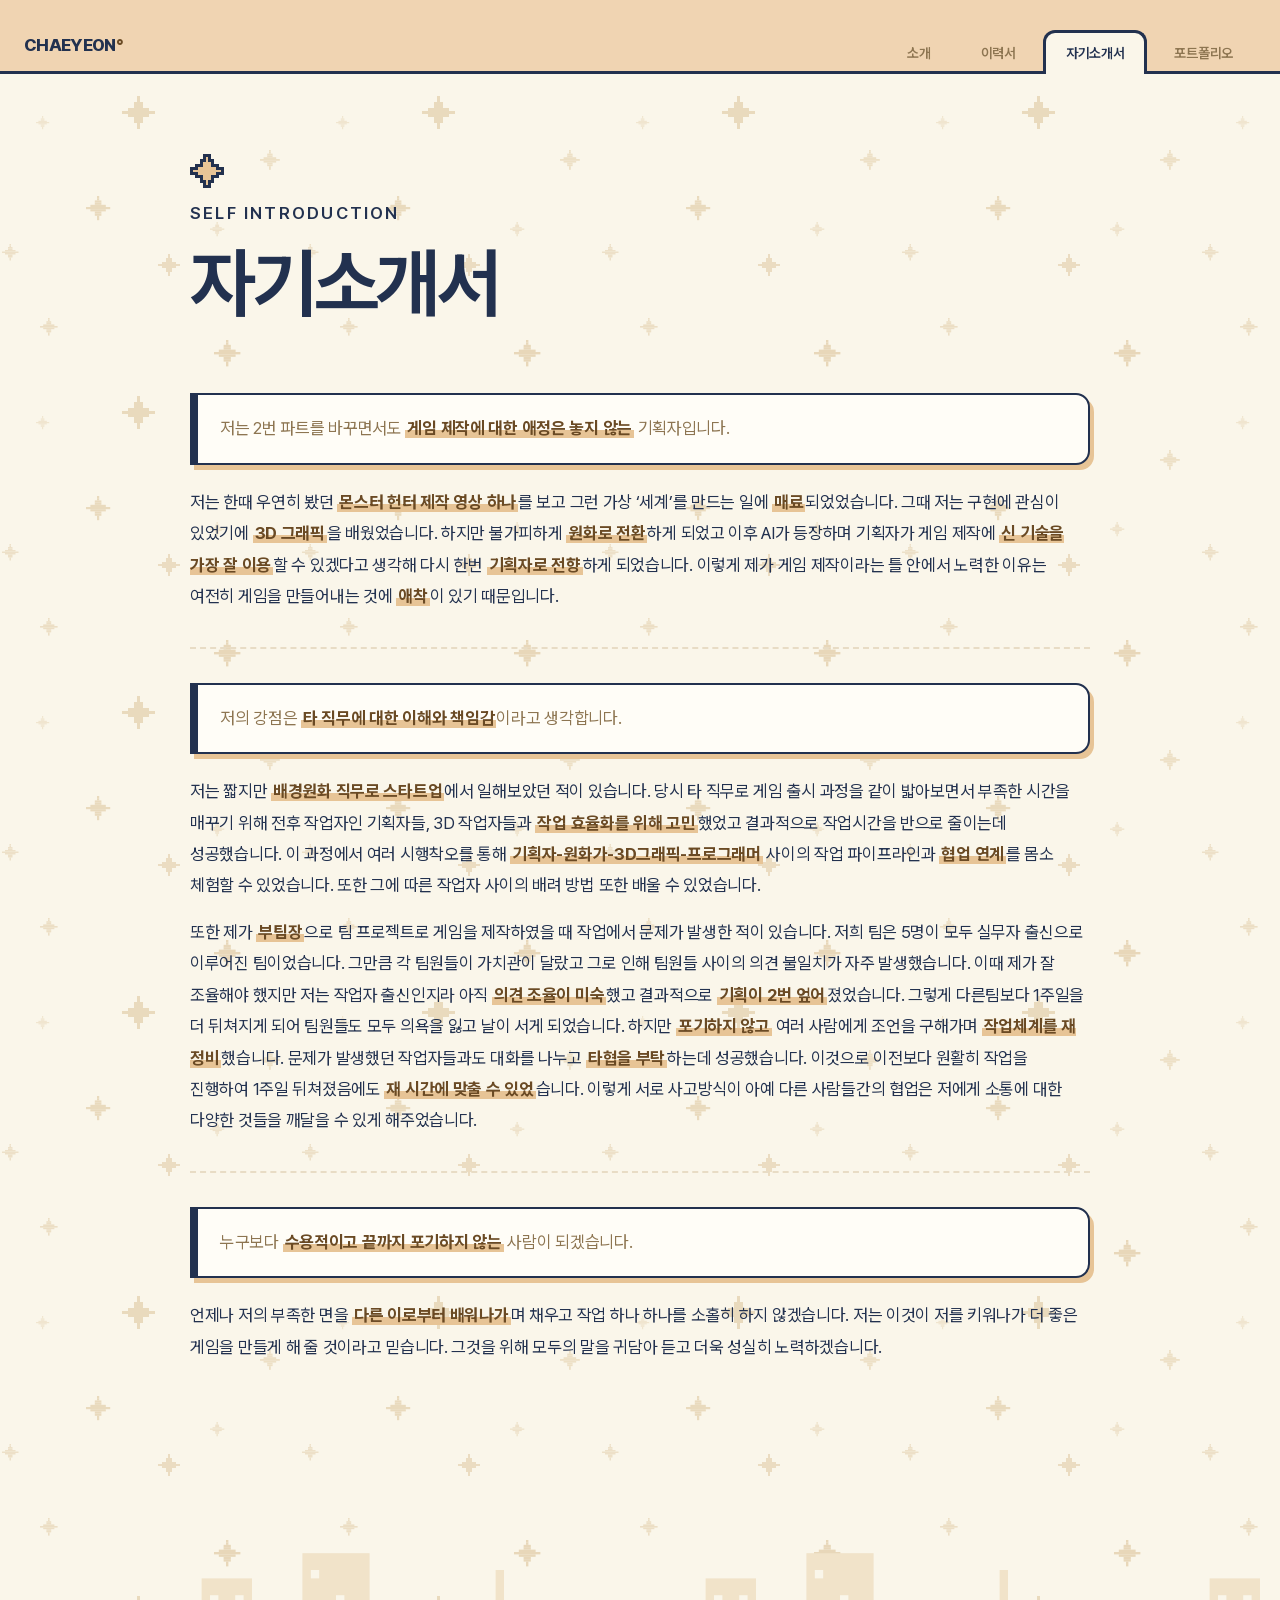
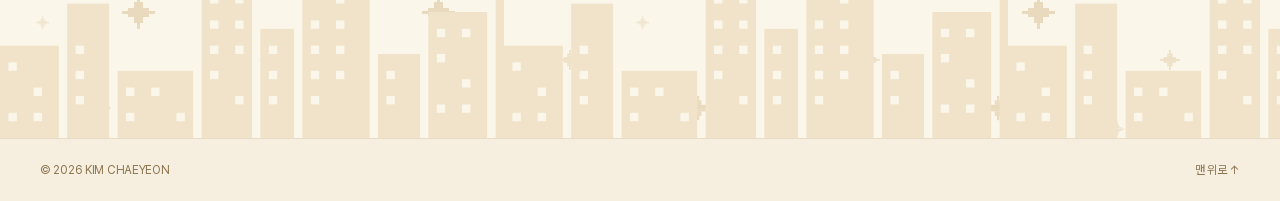
==== cover-letter.html @ d6835770 "update01 first" ====
<!doctype html><html lang="ko"><head><meta charset="utf-8"><meta name="viewport" content="width=device-width,initial-scale=1,viewport-fit=cover"><title>자기소개서 | 김채연</title><link rel="stylesheet" href="assets/style.css"></head><body><a class="skip" href="#main">본문 바로가기</a><header class="header"><a class="logo" href="index.html">CHAEYEON<span>°</span></a><nav class="nav"><a href="index.html">소개</a><a href="resume.html">이력서</a><a class="active" href="cover-letter.html">자기소개서</a><a href="portfolio.html">포트폴리오</a></nav></header>
<main id="main" class="subpage"><article class="shell markdown cover-page appear"><svg class="pixel head-icon" viewBox="0 0 13 13" aria-hidden="true"><g class="px-outline"><rect x="5" y="0" width="3" height="1"/><rect x="5" y="1" width="1" height="1"/><rect x="7" y="1" width="1" height="1"/><rect x="4" y="2" width="2" height="1"/><rect x="7" y="2" width="2" height="1"/><rect x="4" y="3" width="1" height="1"/><rect x="8" y="3" width="1" height="1"/><rect x="2" y="4" width="3" height="1"/><rect x="8" y="4" width="3" height="1"/><rect x="0" y="5" width="3" height="1"/><rect x="10" y="5" width="3" height="1"/><rect x="0" y="6" width="1" height="1"/><rect x="12" y="6" width="1" height="1"/><rect x="0" y="7" width="3" height="1"/><rect x="10" y="7" width="3" height="1"/><rect x="2" y="8" width="3" height="1"/><rect x="8" y="8" width="3" height="1"/><rect x="4" y="9" width="1" height="1"/><rect x="8" y="9" width="1" height="1"/><rect x="4" y="10" width="2" height="1"/><rect x="7" y="10" width="2" height="1"/><rect x="5" y="11" width="1" height="1"/><rect x="7" y="11" width="1" height="1"/><rect x="5" y="12" width="3" height="1"/></g><g class="px-star"><rect x="6" y="1" width="1" height="1"/><rect x="6" y="2" width="1" height="1"/><rect x="5" y="3" width="3" height="1"/><rect x="5" y="4" width="3" height="1"/><rect x="3" y="5" width="7" height="1"/><rect x="1" y="6" width="11" height="1"/><rect x="3" y="7" width="7" height="1"/><rect x="5" y="8" width="3" height="1"/><rect x="5" y="9" width="3" height="1"/><rect x="6" y="10" width="1" height="1"/><rect x="6" y="11" width="1" height="1"/></g></svg><p class="kicker">SELF INTRODUCTION</p><h1>자기소개서</h1>
<div id="cover-letter-body"></div>
</article></main>
<div class="city-band"><div class="city-strip" aria-hidden="true"></div></div><footer><div class="shell"><span>© 2026 KIM CHAEYEON</span><a href="#main">맨 위로 ↑</a></div></footer><script src="assets/data.js"></script><script src="assets/markdown.js"></script><script src="assets/app.js"></script></body></html>
---- assets/style.css ----
@font-face{font-family:Pretendard;src:url('PretendardVariable.woff2') format('woff2');font-weight:100 900;font-style:normal;font-display:swap}
:root{--ink:#22314f;--paper:#faf6ea;--card:#fffdf7;--mist:#f2e9d6;--fog:#f6efdf;--muted:#8d7551;--ash:#b39c76;--peach:#f0d4b2;--sand:#e7c496;--gold:#c09a5c;--brown:#6a4a24;--line:#e8dcc5;--max:1200px;--side:24px;--side:max(24px,env(safe-area-inset-left));--shadow:0 0 0 1px rgba(34,49,79,.06),0 18px 30px -14px rgba(106,74,36,.3);--shadow-hard:0 0 0 1px var(--line),12px 14px 0 var(--sand)}
*{box-sizing:border-box}html{scroll-behavior:smooth;-webkit-text-size-adjust:100%;text-size-adjust:100%;background:var(--paper)}body{margin:0;background:var(--paper);color:var(--ink);font-family:Pretendard,-apple-system,BlinkMacSystemFont,"Apple SD Gothic Neo",sans-serif;letter-spacing:-.018em;overflow-x:hidden}a{color:inherit;text-decoration:none;-webkit-tap-highlight-color:transparent}.skip{position:fixed;z-index:50;left:16px;top:-60px;padding:12px 18px;border-radius:9999px;background:var(--ink);color:#fff}.skip:focus{top:12px}.shell{width:min(calc(100% - 2 * var(--side)),var(--max));margin-inline:auto}
.header{position:fixed;z-index:30;top:0;left:0;right:0;min-height:74px;padding:14px max(24px,env(safe-area-inset-right)) 14px max(24px,env(safe-area-inset-left));display:flex;align-items:center;gap:30px;background:rgba(240,212,178,.92);-webkit-backdrop-filter:blur(18px);backdrop-filter:blur(18px)}.logo{margin-right:auto;font-size:17px;font-weight:800;letter-spacing:-.04em}.logo span{color:var(--brown)}.nav{display:flex;gap:7px}.nav a{padding:10px 17px;border-radius:9999px;color:var(--muted);font-size:14px;font-weight:500;white-space:nowrap}.nav a:hover,.nav a.active{background:var(--ink);color:#fff}
.hero{position:relative;min-height:100vh;min-height:100svh;padding-top:130px;padding-bottom:80px;display:grid;grid-template-columns:minmax(0,1.25fr) minmax(330px,.75fr);align-items:center;gap:clamp(60px,9vw,130px)}.kicker{margin:0 0 22px;color:var(--gold);font-size:13px;font-weight:600;letter-spacing:.13em}.hero h1,.page-head h1,.markdown>h1,.project-detail h1{margin:0;font-size:clamp(48px,7vw,88px);font-weight:650;line-height:1.04;letter-spacing:-.055em;word-break:keep-all}.hero h1 em{position:relative;font-style:normal;font-weight:650;z-index:0}.hero h1 em:after{content:"";position:absolute;z-index:-1;left:-.05em;right:-.06em;bottom:.03em;height:.26em;background:var(--sand);border-radius:4px}.intro{margin:32px 0 38px;color:var(--muted);font-size:clamp(18px,2vw,22px);line-height:1.55;font-weight:430;word-break:keep-all}.button-row{display:flex;flex-wrap:wrap;gap:12px}.button{display:inline-flex;min-height:50px;padding:13px 23px;align-items:center;justify-content:center;border:1px solid var(--ink);border-radius:9999px;font-size:15px;font-weight:500}.button.filled{background:var(--ink);color:#fff}.button.outline{background:transparent}.button:hover{transform:translateY(-2px)}.metrics{position:relative;padding:20px 26px 8px;border-radius:22px;background:var(--card);box-shadow:var(--shadow-hard)}.artifact-label{margin:4px 0 8px;color:var(--gold);font-size:12px;font-weight:600;letter-spacing:.13em}.metric{display:flex;align-items:baseline;justify-content:space-between;gap:16px;padding:22px 0;border-top:1px solid var(--line)}.metric-label{font-size:16px}.metric-value{display:inline-flex;align-items:baseline;gap:4px;white-space:nowrap}.metric-value strong{font-size:48px;font-weight:520;letter-spacing:-.05em}.metric-value small{color:var(--ash);font-size:14px}.section{padding:110px 0}.fog{background:var(--fog)}.section-head{margin-bottom:42px}.section-head h2{margin:0;font-size:clamp(40px,5vw,64px);font-weight:560;line-height:1.1;letter-spacing:-.045em}
.specialty-grid{display:grid;grid-template-columns:repeat(4,1fr);gap:18px}.specialty-card{min-height:270px;padding:24px;border-radius:24px;background:var(--mist);display:flex;flex-direction:column}.specialty-card.accent{background:var(--peach);color:var(--brown)}.specialty-icon{width:58px;height:58px;margin-bottom:auto;border-radius:18px;background:var(--card);display:grid;place-items:center}.specialty-icon svg{width:31px;fill:none;stroke:currentColor;stroke-width:2;stroke-linecap:round;stroke-linejoin:round}.specialty-card>span{margin-top:35px;color:var(--ash);font-size:12px;letter-spacing:.1em}.specialty-card.accent>span{color:var(--brown);opacity:.7}.specialty-card h3{margin:8px 0;font-size:22px;font-weight:540}.specialty-card p{margin:0;color:var(--muted);font-size:13px;line-height:1.5}.specialty-card.accent p{color:var(--brown);opacity:.75}
.play-layout{display:grid;grid-template-columns:.9fr 1.1fr;gap:28px}.play-list{display:flex;flex-direction:column;gap:12px}.play-item{display:grid;grid-template-columns:46px 1fr;gap:14px;align-items:center;min-height:105px;padding:18px 22px;border-radius:20px;background:var(--mist)}.play-item>span{color:var(--ash);font-size:12px}.play-item h3{margin:0 0 8px;font-size:18px;font-weight:530}.play-item p{margin:0;color:var(--muted);font-size:13px}.radar-card{margin:0;padding:26px 28px;border-radius:24px}.accent{background:var(--peach);color:var(--brown)}.radar-card figcaption{display:flex;flex-direction:column}.radar-card figcaption span{font-size:12px;letter-spacing:.1em;opacity:.7}.radar-card figcaption strong{margin-top:7px;font-size:23px;font-weight:540}.radar-card figcaption small{margin-top:5px;opacity:.6}.radar-card svg{display:block;width:100%;height:auto;max-height:370px}.radar-grid{fill:none;stroke:rgba(93,42,26,.25);stroke-width:1}.radar-axis{stroke:rgba(93,42,26,.18);stroke-width:1}.radar-area{fill:rgba(93,42,26,.18);stroke:var(--brown);stroke-width:2}.radar-card text{fill:var(--brown);font-family:Pretendard,sans-serif;font-size:12px}
.subpage{padding-top:74px}.resume-section,.portfolio-section{padding-top:70px;padding-bottom:110px}.page-head{display:flex;justify-content:space-between;align-items:flex-end;gap:30px;margin-bottom:36px}.page-head h1,.markdown>h1{font-size:clamp(48px,6vw,76px)}.page-head>p{max-width:390px;margin:0;color:var(--muted);line-height:1.65}.pdf-wrap{height:min(1060px,calc(100vh - 190px));height:min(1060px,calc(100svh - 190px));min-height:680px;padding:10px;background:var(--mist);border-radius:24px}.pdf-wrap object{width:100%;height:100%;border:0;border-radius:16px;background:var(--card)}.pdf-wrap object p{padding:32px}.pdf-wrap object a{text-decoration:underline}.markdown{max-width:900px}.markdown>h1{margin-bottom:70px}.markdown h2{margin:58px 0 18px;padding-top:22px;border-top:1px solid var(--line);font-size:26px;font-weight:560}.markdown p{margin:0 0 15px;color:var(--ink);font-size:17px;line-height:1.85;word-break:keep-all}.markdown ul{margin:0 0 15px;padding-left:22px;color:var(--ink);font-size:17px;line-height:1.85;word-break:keep-all}.markdown li{margin:4px 0}.markdown code{padding:2px 6px;border-radius:6px;background:var(--mist);font-family:ui-monospace,SFMono-Regular,Menlo,monospace;font-size:.9em}.empty-document{min-height:520px;padding:40px;border:1px dashed var(--line);border-radius:24px;background:var(--fog);display:flex;flex-direction:column;align-items:center;justify-content:center;text-align:center}.empty-document.compact{min-height:300px;margin-top:45px}.empty-document>span{width:64px;height:64px;border-radius:20px;background:var(--peach);color:var(--brown);display:grid;place-items:center;font-size:13px;font-weight:650;letter-spacing:.08em}.empty-document h2{margin:24px 0 8px;padding:0;border:0;font-size:24px}.empty-document p{margin:0;color:var(--muted);font-size:15px}.empty-document code{padding:3px 7px;border-radius:7px;background:var(--mist);font-family:ui-monospace,SFMono-Regular,Menlo,monospace;font-size:.9em}
.project-grid{display:grid;grid-template-columns:repeat(2,1fr);gap:22px}.project-card{position:relative;align-self:start;border-radius:24px;background:var(--mist);overflow:hidden;min-width:0}.project-thumb{height:290px;padding:25px;display:flex;flex-direction:column;justify-content:space-between;background:var(--mist)}.project-thumb.tone-1{background:var(--fog)}.project-thumb.tone-2{background:var(--mist)}.project-thumb>span{font-size:13px;letter-spacing:.1em}.project-thumb>strong{font-size:clamp(30px,4vw,52px);line-height:1;letter-spacing:-.05em;word-break:break-word}.project-meta{padding:22px 24px 25px}.project-meta>span{color:var(--ash);font-size:12px}.project-meta h2{margin:8px 0;font-size:22px}.project-meta p{margin:0;color:var(--muted);font-size:13px}.project-hover{position:absolute;inset:0;padding:28px;display:flex;flex-direction:column;justify-content:space-between;background:rgba(34,49,79,.94);color:#fff;opacity:0;transition:opacity .2s ease}.project-hover strong{max-width:330px;font-size:24px;line-height:1.35}.project-hover span{font-size:14px}.project-card:hover .project-hover,.project-card:focus-visible .project-hover{opacity:1}
.project-detail{padding-top:90px;padding-bottom:120px}.back{display:inline-block;margin-bottom:55px;color:var(--muted)}.detail-hero{max-width:900px}.detail-hero>p:last-child{max-width:650px;margin:28px 0 0;color:var(--muted);font-size:20px;line-height:1.6}.detail-grid{display:grid;grid-template-columns:1fr 1fr;gap:20px;margin-top:70px}.detail-grid section{min-height:180px;padding:26px;border-radius:24px;background:var(--mist)}.detail-grid section:first-child{background:var(--peach);color:var(--brown)}.detail-grid span{font-size:12px;letter-spacing:.1em;color:var(--ash)}.detail-grid h2{margin:35px 0 0;font-size:26px}.detail-grid p{margin:35px 0 0;color:var(--muted);line-height:1.7}.detail-placeholder{height:480px;margin-top:20px;border-radius:24px;background:var(--fog);border:1px dashed var(--line);display:grid;place-items:center;color:var(--ash)}
footer{padding:24px max(0px,env(safe-area-inset-right)) calc(24px + env(safe-area-inset-bottom)) max(0px,env(safe-area-inset-left));border-top:1px solid var(--line);color:var(--muted);font-size:12px}footer .shell{display:flex;justify-content:space-between}.appear{opacity:0;transform:translateY(16px);transition:opacity .65s ease,transform .65s ease}.appear.visible{opacity:1;transform:none}
@media(prefers-reduced-motion:reduce){html{scroll-behavior:auto}.appear{opacity:1;transform:none;transition:none}.project-hover{transition:none}}
@media(max-width:850px){.hero{grid-template-columns:1fr;gap:60px;padding-top:130px}.specialty-grid{grid-template-columns:repeat(2,1fr)}.play-layout{grid-template-columns:1fr}.project-grid{grid-template-columns:1fr}.project-thumb{height:250px}.page-head{align-items:flex-start;flex-direction:column}.pdf-wrap{height:72svh;min-height:520px}.detail-grid{grid-template-columns:1fr}}
@media(max-width:560px){:root{--side:max(18px,env(safe-area-inset-left))}.header{min-height:68px;padding-inline:max(14px,env(safe-area-inset-left)) max(14px,env(safe-area-inset-right))}.logo{display:none}.nav{width:100%}.nav a{flex:1;text-align:center;padding:10px 8px;font-size:12px}.hero{padding-top:105px;padding-bottom:65px}.hero h1{font-size:clamp(40px,12vw,58px)}.intro{margin:24px 0 30px}.button-row .button{width:100%}.metrics{padding:14px 20px}.metric{padding:18px 0;gap:10px}.metric-value strong{font-size:40px}.section{padding:78px 0}.specialty-grid{grid-template-columns:1fr}.specialty-card{min-height:235px}.play-item{padding:16px}.radar-card{padding:22px 14px}.resume-section,.portfolio-section{padding-top:48px;padding-bottom:78px}.pdf-wrap{height:68svh;min-height:460px;padding:6px;border-radius:18px}.markdown>h1{margin-bottom:45px}.markdown p{font-size:16px}.project-thumb{height:220px}.project-hover{position:static;opacity:1;background:var(--ink);padding:18px 24px}.project-hover strong{font-size:16px}.project-hover span{margin-top:20px}.detail-placeholder{height:300px;text-align:center;padding:20px}}
.featured-card{display:grid;grid-template-columns:1.25fr .75fr;min-height:390px;border-radius:28px;overflow:hidden;background:var(--card);box-shadow:var(--shadow)}.featured-image{min-height:330px;background:linear-gradient(135deg,var(--peach),var(--mist));background-size:cover;background-position:center;display:grid;place-items:center;color:var(--brown);font-size:13px}.featured-card>div:last-child{padding:clamp(28px,5vw,58px);display:flex;flex-direction:column;justify-content:center}.featured-card span{color:var(--ash);font-size:12px}.featured-card h3{margin:12px 0;font-size:clamp(30px,4vw,48px)}.featured-card p{color:var(--muted);line-height:1.6}.featured-card b{margin-top:28px;font-size:14px}
.play-dashboard{display:grid;grid-template-columns:.9fr 1.1fr;gap:28px}.bar-card{padding:28px;border-radius:24px;background:var(--card)}.bar-card h3,.game-library h3{margin:7px 0 26px;font-size:24px}.bar-row{display:grid;grid-template-columns:28px 1fr 46px;gap:12px;align-items:center;margin:18px 0}.bar-row>span{color:var(--ash);font-size:11px}.bar-row div{min-width:0}.bar-row b{display:block;margin-bottom:8px;font-size:13px}.bar-row i{display:block;height:7px;border-radius:9px;background:var(--mist);overflow:hidden}.bar-row u{display:block;height:100%;min-width:2px;background:var(--brown)}.bar-row strong{text-align:right;font-size:13px}.game-library{margin-top:28px;padding:30px;border-radius:24px;background:var(--card)}.library-head{display:flex;justify-content:space-between;align-items:end}.library-head .kicker{margin-bottom:5px}.library-head>span{color:var(--ash);font-size:12px}.filter-area{display:flex;flex-direction:column;gap:10px;margin:15px 0 25px}.filter-group{display:flex;align-items:center;gap:8px;flex-wrap:wrap}.filter-group>b{width:56px;font-size:12px}.filter-group button{appearance:none;border:1px solid var(--line);background:var(--card);border-radius:999px;padding:8px 13px;font:inherit;font-size:12px;color:var(--muted)}.filter-group button.active{background:var(--ink);color:#fff}.game-grid{display:grid;grid-template-columns:repeat(4,1fr);gap:12px}.game-card{min-height:160px;padding:18px;border-radius:16px;background:var(--mist)}.game-card>span{color:var(--ash);font-size:10px}.game-card h4{margin:28px 0 8px;font-size:16px}.game-card p,.game-card small{margin:0;color:var(--muted);font-size:11px;line-height:1.5}.game-card small{display:block;margin-top:8px}
.cover-page{padding-top:80px;padding-bottom:120px}.resume-profile{display:grid;grid-template-columns:210px .75fr 1.4fr;gap:32px;padding:32px;border-radius:28px;background:var(--fog)}.resume-profile>img{width:100%;border-radius:18px}.profile-copy{align-self:center}.profile-copy>span{color:var(--ash);font-size:12px}.profile-copy h2{margin:8px 0 32px;font-size:44px}.profile-copy dl,.profile-copy dd{margin:0}.profile-copy dl div{margin:13px 0}.profile-copy dt{color:var(--ash);font-size:11px}.profile-copy dd{margin-top:3px;font-size:13px}.skill-list{display:grid;grid-template-columns:1fr 1fr;gap:12px}.skill{position:relative;display:grid;grid-template-columns:40px 1fr;gap:10px;align-items:center;padding:10px;border-radius:12px;background:var(--card)}.skill:after{content:attr(data-tooltip);position:absolute;z-index:5;left:10px;right:10px;bottom:calc(100% + 7px);padding:9px;border-radius:8px;background:var(--ink);color:#fff;font-size:11px;opacity:0;pointer-events:none}.skill:hover:after,.skill:focus:after{opacity:1}.app-icon{width:40px;height:40px;border-radius:10px;display:grid;place-items:center;background:var(--ink);color:#fff;font-size:12px;font-weight:700}.app-icon.ps{background:#001e36;color:#31a8ff}.app-icon.blend{background:#e87500}.app-icon.trello{background:#0c66e4}.app-icon.figma{background:#1e1e1e}.app-icon.office{background:#d83b01}.app-icon.data{background:#7e57c2}.skill b{display:block;font-size:12px}.skill i{display:block;height:5px;margin-top:8px;background:var(--mist)}.skill i:after{content:"";display:block;width:var(--level);height:100%;background:var(--brown)}
.resume-grid{display:grid;grid-template-columns:1fr 1fr;gap:20px;margin-top:20px}.resume-grid>section,.resume-block{padding:30px;border-radius:24px;background:var(--mist)}.resume-grid h2,.resume-block h2,.resume-download h2{margin:8px 0 24px;font-size:27px}.timeline article{padding:20px 0;border-top:1px solid var(--line)}.timeline time,.resume-projects time{color:var(--ash);font-size:11px}.timeline h3,.resume-projects h3{margin:7px 0;font-size:17px}.timeline p,.resume-projects p{margin:0;color:var(--muted);font-size:13px}.resume-block{margin-top:20px;background:var(--peach);color:var(--brown)}.resume-projects{display:grid;grid-template-columns:repeat(5,1fr)}.resume-projects article{padding:20px;border-left:1px solid rgba(93,42,26,.18)}.empty-slot{min-height:110px;border:1px dashed var(--line);border-radius:14px;display:grid;place-items:center;color:var(--ash)}.resume-download{display:flex;justify-content:space-between;align-items:center;gap:20px;margin-top:20px;padding:32px;border:1px solid var(--line);border-radius:24px}.resume-download h2{margin-bottom:8px}.resume-download p{margin:0;color:var(--muted)}
@media(max-width:850px){.play-dashboard,.featured-card{grid-template-columns:1fr}.game-grid{grid-template-columns:repeat(3,1fr)}.resume-profile{grid-template-columns:160px 1fr}.skill-panel{grid-column:1/-1}.resume-projects{grid-template-columns:repeat(2,1fr)}}
@media(max-width:560px){.header{overflow-x:auto}.nav{width:max-content;min-width:100%}.nav a{flex:0 0 auto;font-size:11px}.game-library{padding:20px}.game-grid{grid-template-columns:repeat(2,1fr)}.resume-profile{grid-template-columns:1fr;padding:20px}.resume-profile>img{width:180px}.skill-list,.resume-grid,.resume-projects{grid-template-columns:1fr}.resume-projects article{border-left:0;border-top:1px solid rgba(93,42,26,.18)}.resume-download{align-items:flex-start;flex-direction:column}.featured-card>div:last-child{padding:26px}}
.skill:after{display:none}.app-icon{overflow:hidden;background:transparent}.app-icon img{display:block;width:100%;height:100%;object-fit:contain}.skill-popup{position:absolute;z-index:20;left:50%;bottom:calc(100% + 12px);width:min(270px,calc(100vw - 48px));padding:18px;border:1px solid rgba(255,255,255,.12);border-radius:16px;background:rgba(34,49,79,.97);color:#fff;box-shadow:0 18px 45px rgba(0,0,0,.25);opacity:0;visibility:hidden;pointer-events:none;transform:translate(-50%,8px);transition:opacity .18s ease,transform .18s ease,visibility .18s}.skill-popup:after{content:"";position:absolute;left:50%;top:100%;width:12px;height:12px;background:var(--ink);transform:translate(-50%,-6px) rotate(45deg)}.skill-popup strong{display:block;font-size:15px}.skill-popup p{margin:8px 0;color:rgba(255,255,255,.78);font-size:13px;line-height:1.55;word-break:keep-all}.skill-popup small{display:block;padding-top:10px;border-top:1px solid rgba(255,255,255,.14);color:var(--peach);font-size:11px}.skill:hover .skill-popup,.skill:focus .skill-popup,.skill:focus-within .skill-popup{opacity:1;visibility:visible;transform:translate(-50%,0)}
@media(max-width:560px){.skill-popup{position:fixed;left:24px;right:24px;bottom:max(24px,env(safe-area-inset-bottom));width:auto;transform:translateY(8px)}.skill-popup:after{display:none}.skill:hover .skill-popup,.skill:focus .skill-popup,.skill:focus-within .skill-popup{transform:none}}
.project-section{margin-top:20px;padding:clamp(24px,4vw,42px);border-radius:24px;background:var(--fog)}.project-section h2{margin:8px 0 26px;font-size:clamp(25px,3vw,34px)}.role-section{margin-top:70px;background:var(--peach);color:var(--brown)}.role-section>p:last-child,.project-body{max-width:850px;margin:0;font-size:17px;line-height:1.8;white-space:pre-line}.team-list{display:grid;grid-template-columns:repeat(3,1fr);gap:10px;margin:0;padding:0;list-style:none}.team-list li{display:flex;justify-content:space-between;align-items:center;padding:20px;border-radius:15px;background:var(--card)}.team-list span{color:var(--muted);font-size:14px}.team-list strong{font-size:18px}.video-grid{display:grid;grid-template-columns:repeat(2,1fr);gap:14px}.video-grid video{display:block;width:100%;aspect-ratio:9/16;max-height:680px;border-radius:18px;background:var(--ink);object-fit:contain}.media-placeholder{min-height:240px;border:1px dashed var(--line);border-radius:18px;display:grid;place-items:center;color:var(--ash);font-size:13px;text-align:center}.image-gallery{display:grid;grid-template-columns:repeat(2,1fr);gap:14px}.image-gallery figure{margin:0;overflow:hidden;border-radius:18px;background:var(--card)}.image-gallery img{display:block;width:100%;aspect-ratio:16/9;object-fit:cover}.image-gallery figcaption{padding:14px;color:var(--muted);font-size:12px}.document-list{display:flex;flex-direction:column;gap:10px}.document-card{display:flex;justify-content:space-between;align-items:center;gap:20px;padding:20px;border:1px solid var(--line);border-radius:16px;background:var(--card)}.document-card span{color:var(--ash);font-size:10px;letter-spacing:.1em}.document-card h3{margin:5px 0 0;font-size:17px}.document-card>div:last-child{display:flex;gap:8px}.document-card a{padding:10px 14px;border-radius:999px;background:var(--mist);font-size:12px}.document-card a:last-child{background:var(--ink);color:#fff}
@media(max-width:650px){.team-list,.video-grid,.image-gallery{grid-template-columns:1fr}.document-card{align-items:flex-start;flex-direction:column}.role-section{margin-top:45px}.media-placeholder{min-height:180px}}
.resume-placeholder-block{background:var(--fog);color:var(--ink)}.resume-career-list{display:flex;flex-direction:column;gap:10px}.resume-entry{display:grid;grid-template-columns:150px 1fr;gap:22px;padding:22px;border:1px dashed var(--line);border-radius:16px;background:var(--card)}.resume-entry time,.resume-entry b{color:var(--ash);font-size:12px}.resume-entry h3{margin:0 0 8px;font-size:18px}.resume-entry p{margin:8px 0 0;color:var(--muted);font-size:13px}.resume-placeholder-block .resume-projects{gap:10px}.resume-placeholder-block .resume-projects article{border:1px dashed var(--line);border-radius:15px;background:var(--card)}.resume-placeholder-block .resume-projects article:first-child{border-left:1px dashed var(--line)}.resume-placeholder-block .resume-projects b{display:block;color:var(--ash);font-size:12px;font-weight:500}.resume-placeholder-block .resume-projects p{margin-top:8px}
@media(max-width:560px){.resume-entry{grid-template-columns:1fr;gap:10px}}
.personal-info-grid{display:grid;grid-template-columns:repeat(3,1fr);gap:10px}.personal-info-slot{min-height:100px;padding:20px;border:1px dashed var(--line);border-radius:15px;background:var(--card);display:flex;flex-direction:column;justify-content:space-between}.personal-info-slot span{color:var(--ash);font-size:11px}.personal-info-slot strong{font-size:15px;font-weight:520}.personal-info-slot span,.personal-info-slot strong{overflow-wrap:anywhere}
@media(max-width:700px){.personal-info-grid{grid-template-columns:repeat(2,1fr)}}
@media(max-width:420px){.personal-info-grid{grid-template-columns:1fr}}
.project-thumb{background-size:cover;background-position:center}.project-thumb.has-image{position:relative;color:#fff;text-shadow:0 1px 12px rgba(0,0,0,.72)}.project-thumb.has-image:before{content:"";position:absolute;inset:0;background:linear-gradient(180deg,rgba(0,0,0,.28),rgba(0,0,0,.08) 45%,rgba(0,0,0,.7))}.project-thumb.has-image>span,.project-thumb.has-image>strong{position:relative;z-index:1}
.metric-label{font-weight:750}.metric-value small{font-weight:650}.personal-history-list{overflow:hidden;border:1px dashed var(--line);border-radius:16px;background:var(--card)}.personal-history-head,.personal-history-row{display:grid;grid-template-columns:140px 1fr;gap:20px;padding:16px 20px}.personal-history-head{background:var(--mist);color:var(--ash);font-size:11px;font-weight:700}.personal-history-row{min-height:65px;align-items:center;border-top:1px solid var(--line)}.personal-history-row time{color:var(--ash);font-size:13px}.personal-history-row strong{font-size:14px;font-weight:520}.resume-lower-layout{display:grid;grid-template-columns:minmax(0,1fr) 250px;gap:20px;align-items:start}.resume-lower-layout>.resume-block{margin-top:20px}.resume-side{display:flex;flex-direction:column;gap:12px;margin-top:20px}.resume-side>section{padding:20px;border-radius:18px;background:var(--mist)}.resume-side h2{margin:6px 0 14px;font-size:18px}.resume-side .empty-slot{min-height:74px;font-size:11px}
.project-grid{grid-template-columns:repeat(3,minmax(0,1fr));gap:14px}
/* 작은 카드 1칸 = 226px, 강조 카드는 정확히 가로 2칸 · 세로 2칸(226*2+gap 14=466px) 이라 비율이 동일합니다. */
.project-card{display:flex;flex-direction:column;height:226px}.project-thumb{flex:1;min-height:0;height:auto;padding:14px}.project-thumb>strong{font-size:18px}.project-meta{padding:12px 15px 14px}.project-meta>span{font-size:11px}.project-meta h2{margin:5px 0 4px;font-size:16px}.project-meta p{font-size:12px}
.project-card.featured{grid-column:span 2;grid-row:span 2;height:466px}.project-card.featured .project-thumb{padding:22px}.project-card.featured .project-thumb>strong{font-size:clamp(26px,3vw,40px)}.project-thumb.has-image:before{background:linear-gradient(180deg,rgba(0,0,0,.32),rgba(0,0,0,.1) 45%,rgba(0,0,0,.68))}.project-thumb.has-image>span{color:rgba(255,255,255,.8)}
@media(max-width:900px){.project-grid{grid-template-columns:repeat(2,minmax(0,1fr))}.resume-lower-layout{grid-template-columns:1fr 210px}}
@media(max-width:650px){.project-grid{grid-template-columns:repeat(2,minmax(0,1fr));gap:10px}.project-card{height:190px}.project-card.featured{grid-column:span 2;grid-row:span 1;height:230px}.resume-lower-layout{grid-template-columns:1fr}.resume-side{display:grid;grid-template-columns:1fr 1fr;margin-top:0}.personal-history-head,.personal-history-row{grid-template-columns:90px 1fr}}

/* ===== 도트(픽셀 아트) 아이콘 시스템 ===== */
.pixel{shape-rendering:crispEdges;display:block;height:auto}
.px-moon{fill:var(--sand)}
.px-cloud{fill:var(--ink)}
.px-star{fill:var(--gold)}
.px-ink{fill:var(--ink)}
.px-peach{fill:var(--peach)}
.px-brown{fill:var(--brown)}
.hero-copy{position:relative}
.hero-moon{position:absolute;left:-96px;top:-14px;width:82px}
.metrics-wrap{position:relative}
.metrics-sparkle{position:absolute;z-index:1;top:-26px;right:-16px;width:70px}
/* 섹션 제목 옆 도트 아이콘 */
.section-head{display:flex;align-items:flex-end;justify-content:space-between;gap:20px}
.head-icon{flex:none;width:34px;max-width:34px;margin-bottom:10px}
.section-head .head-icon{width:44px;max-width:44px;margin-bottom:6px}
.page-head .head-icon{width:36px;max-width:36px;margin-bottom:14px}
/* 도트 구분선: 픽셀 블록이 반복되는 띠 */
.pixel-rule{height:8px;margin:0;border:0;background:repeating-linear-gradient(90deg,var(--sand) 0 8px,transparent 8px 16px)}
.hero{position:relative}
.specialty-icon svg.pixel{width:34px;height:auto}
@media(max-width:1380px){.hero-moon{position:static;margin:0 0 6px -4px}}
@media(max-width:560px){.hero-moon{width:66px}.metrics-sparkle{width:54px;top:-20px;right:-10px}.section-head .head-icon{width:34px}}
/* 모바일에서도 카드 타일 형태를 유지하기 위해 오버레이는 겹쳐서 표시 */
@media(max-width:560px){.project-hover{position:absolute;opacity:0;background:rgba(34,49,79,.94);padding:20px}.project-card:hover .project-hover,.project-card:focus-visible .project-hover{opacity:1}}
/* 팔레트 마무리 */
.project-thumb{background-color:var(--mist)}
.project-thumb.tone-1{background-color:var(--fog)}
.project-thumb.tone-2{background-color:var(--peach)}
.featured-image{background:linear-gradient(135deg,var(--peach),var(--sand))}
.bar-row u,.skill i:after{background:var(--gold)}
.radar-grid{stroke:rgba(106,74,36,.22)}
.radar-axis{stroke:rgba(106,74,36,.16)}
.radar-area{fill:rgba(106,74,36,.2);stroke:var(--brown)}
footer{background:var(--fog)}
/* 작은 타일은 썸네일에 연도만 두고 제목은 아래 메타에서만 보여 중복을 없앱니다. */
.project-card:not(.featured) .project-thumb>strong{display:none}

/* ===== 1) 마크다운 인용문·번호목록·구분선 ===== */
.markdown blockquote{margin:0 0 18px;padding:14px 20px;border-left:4px solid var(--sand);border-radius:0 12px 12px 0;background:var(--fog)}
.markdown blockquote p:last-child,.markdown blockquote ul:last-child,.markdown blockquote ol:last-child{margin-bottom:0}
.markdown blockquote p{color:var(--muted)}
.markdown ol{margin:0 0 15px;padding-left:24px;color:var(--ink);font-size:17px;line-height:1.85;word-break:keep-all}
.markdown hr{height:0;margin:32px 0;border:0;border-top:1px solid var(--line)}
.markdown a{color:var(--brown);text-decoration:underline;text-underline-offset:3px}

/* ===== 2) 툴·스킬 게이지를 5단계 동그라미로 ===== */
.skill-dots{display:flex;gap:5px;margin-top:8px}
.skill-dots .dot{width:11px;height:11px;border-radius:50%;background:transparent;box-shadow:inset 0 0 0 1.5px var(--line)}
.skill-dots .dot.on{background:var(--gold);box-shadow:inset 0 0 0 1.5px var(--gold)}

/* ===== 3) 인적사항·자격증·수상이력 세 개를 작은 영역으로 ===== */
.mini-block-row{display:grid;grid-template-columns:1.6fr 1fr 1fr;gap:14px;margin-top:20px;align-items:start}
.mini-block{margin-top:0;padding:22px}
.mini-block h2{margin:6px 0 14px;font-size:20px}
.mini-block .empty-slot{min-height:88px;font-size:12px}
.mini-block .personal-history-head,.mini-block .personal-history-row{grid-template-columns:78px 1fr;gap:12px;padding:10px 14px}
.mini-block .personal-history-row{min-height:48px}
.mini-block .personal-history-row strong{font-size:13px}
@media(max-width:900px){.mini-block-row{grid-template-columns:1fr 1fr}.mini-block:first-child{grid-column:1/-1}}
@media(max-width:560px){.mini-block-row{grid-template-columns:1fr}.mini-block:first-child{grid-column:auto}}

/* ===== 4) 대표 프로젝트: 배경 이미지 위에 레이어를 한 겹 깔고 글자를 올린 히어로 ===== */
/* 섹션 자체에 위아래 여백을 두지 않고, 제목까지 전부 이미지 위에 얹습니다. */
.featured-section{position:relative;padding:0;margin:0;background:none}
.featured-full{width:100%;margin:0}
.featured-head{position:absolute;z-index:3;top:0;left:50%;transform:translateX(-50%);width:min(calc(100% - 2 * var(--side)),var(--max));margin:0;padding-top:clamp(26px,4vw,48px);pointer-events:none}
.featured-head .kicker{margin:0 0 4px;color:rgba(255,255,255,.72)}
.featured-head h2{font-size:clamp(20px,2vw,26px);font-weight:560;letter-spacing:-.02em;color:#fff}
.featured-head .head-icon{margin-bottom:0;opacity:.9}
.featured-head .px-star{fill:#fff}
.featured-hero{position:relative;display:block;width:100%;min-height:min(72vh,600px);overflow:hidden;isolation:isolate;color:#fff}
.featured-bg{position:absolute;z-index:0;inset:0;background-color:var(--ink);background-size:cover;background-position:center;transition:transform .6s ease}
.featured-hero.no-image .featured-bg{background-image:linear-gradient(135deg,var(--peach),var(--sand))}
.featured-scrim{position:absolute;z-index:1;inset:0;background:linear-gradient(90deg,rgba(24,35,58,.92) 0%,rgba(24,35,58,.78) 34%,rgba(24,35,58,.42) 66%,rgba(24,35,58,.24) 100%)}
.featured-scrim:after{content:"";position:absolute;inset:0;background:linear-gradient(180deg,rgba(24,35,58,.35) 0%,transparent 30%,transparent 62%,rgba(24,35,58,.5) 100%)}
.featured-content{position:relative;z-index:2;min-height:min(72vh,600px);display:flex;align-items:flex-end;padding:clamp(120px,15vw,190px) 0 clamp(44px,6vw,84px)}
.featured-content .shell{width:min(calc(100% - 2 * var(--side)),var(--max))}
.featured-genre{display:inline-block;padding:7px 14px;border:1px solid rgba(255,255,255,.45);border-radius:9999px;color:#fff;font-size:12px;letter-spacing:.08em}
.featured-hero h3{max-width:14ch;margin:20px 0 0;font-size:clamp(40px,6.4vw,86px);font-weight:650;line-height:1.02;letter-spacing:-.05em;color:#fff;word-break:keep-all}
.featured-hero p{max-width:46ch;margin:22px 0 0;color:rgba(255,255,255,.9);font-size:clamp(16px,1.5vw,20px);line-height:1.65;word-break:keep-all}
.featured-hero b{display:inline-flex;align-items:center;gap:8px;margin-top:34px;padding:14px 26px;border-radius:9999px;background:#fff;color:var(--ink);font-size:15px;font-weight:600}
.featured-hint{display:block;margin-top:18px;color:rgba(255,255,255,.75);font-style:normal;font-size:13px}
.featured-hero:hover .featured-bg{transform:scale(1.03)}
@media(prefers-reduced-motion:reduce){.featured-bg,.featured-hero:hover .featured-bg{transition:none;transform:none}}
@media(max-width:850px){.featured-hero,.featured-content{min-height:min(66vh,520px)}.featured-scrim{background:linear-gradient(90deg,rgba(24,35,58,.9) 0%,rgba(24,35,58,.72) 55%,rgba(24,35,58,.55) 100%)}.featured-hero h3{max-width:none}}
@media(max-width:560px){.featured-hero,.featured-content{min-height:min(72vh,470px)}.featured-hero b{width:100%;justify-content:center}}

/* ===== 5) 이력서 프로젝트 목록: 천천히 흐르고 직접 넘길 수도 있는 목록 ===== */
.resume-projects{display:block;margin-top:18px;overflow-x:auto;overflow-y:hidden;scrollbar-width:none;-ms-overflow-style:none;-webkit-overflow-scrolling:touch;cursor:grab;touch-action:pan-y}
.resume-projects::-webkit-scrollbar{display:none}
.resume-projects.dragging{cursor:grabbing}
.resume-projects .marquee-track{display:flex;gap:14px;width:max-content}
.resume-projects article{flex:0 0 268px;width:268px;padding:20px;border:1px dashed var(--line);border-radius:15px;background:var(--card);-webkit-user-select:none;user-select:none}
.resume-projects article h3{margin:7px 0;font-size:17px}
.resume-projects article b{display:block;color:var(--ash);font-size:12px;font-weight:500}
.resume-projects article p{margin-top:8px;color:var(--muted);font-size:13px}
@media(max-width:560px){.resume-projects article{flex-basis:230px;width:230px}}

/* ===== 추가 요청 반영 ===== */
/* 1) 특기 사항: 아이콘을 크게 키우고 카드 중앙에 배치 */
.specialty-card{align-items:center;justify-content:center;text-align:center;padding:30px 24px}
.specialty-icon{width:104px;height:104px;margin:0 auto;border-radius:28px;background:var(--card)}
.specialty-icon svg.pixel{width:60px;max-width:60px}
.specialty-card>span{margin-top:22px}
.specialty-card h3{margin:8px 0 6px}
.specialty-card p{max-width:26ch;margin-inline:auto}

/* 2) 많이 플레이한 장르(육각형) 카드를 옆 카드와 같은 흰색으로 */
.radar-card.accent{background:var(--card);color:var(--ink)}
.radar-card.accent figcaption span{color:var(--gold);opacity:1}
.radar-card.accent figcaption strong{color:var(--ink)}
.radar-card.accent figcaption small{color:var(--muted);opacity:1}
.radar-card text{fill:var(--muted)}
.radar-grid{stroke:var(--line)}
.radar-axis{stroke:var(--line)}
.radar-area{fill:rgba(192,154,92,.22);stroke:var(--gold)}

/* 3) 메인 히어로 버튼 3개를 모두 흰색으로 */
.hero .button-row .button{background:#fff;border-color:#fff;color:var(--ink);font-weight:600;box-shadow:0 6px 18px -10px rgba(34,49,79,.45)}
.hero .button-row .button:hover{background:#fff;transform:translateY(-2px);box-shadow:0 12px 24px -12px rgba(34,49,79,.5)}

/* 6) 자기소개서 굵은 글씨에 강조색 */
.markdown strong{color:var(--brown);font-weight:700;background:linear-gradient(transparent 62%,var(--sand) 62%);padding:0 2px}

/* 8) 섹션 제목 옆 도트 아이콘 크게 */
.section-head .head-icon{width:64px;max-width:64px;margin-bottom:4px}
@media(max-width:560px){.section-head .head-icon{width:46px;max-width:46px}.specialty-icon{width:88px;height:88px}.specialty-icon svg.pixel{width:50px;max-width:50px}}
/* 좌우 카드 제목 굵기·크기 통일 (왼쪽만 얇게 보이던 문제) */
.radar-card figcaption strong{font-size:24px;font-weight:700}
.bar-card h3,.game-library h3{font-weight:700}
/* 도트 아이콘에서 카드 배경색으로 구멍을 뚫을 때 사용 */
.px-hole{fill:var(--card)}
/* 도트 아이콘 색 팔레트 (외곽선 + 내부 채색 + 디테일) */
.px-cream{fill:#fffdf7}
.px-sand{fill:#e0bd8c}
.px-red{fill:#c9584c}
.px-orange{fill:#df8438}
.px-yellow{fill:#f0c051}
.px-blue{fill:#5b82ae}
.px-green{fill:#6f9e69}
.px-skin{fill:#f0c8a2}
/* 도트 아이콘은 칸마다 선을 두르면 형체가 뭉개지므로 stroke를 끈다 */
.pixel,.pixel g,.pixel rect{stroke:none}
.specialty-icon svg.pixel{fill:currentColor}

/* ===== 도트 배경: 흩뿌린 별 + 픽셀 도시 실루엣 ===== */
body{background-image:url("[data-uri]");background-repeat:repeat;background-position:center top;background-size:300px 300px}
.city-strip{position:absolute;z-index:0;left:0;right:0;bottom:0;height:clamp(140px,18vw,210px);pointer-events:none;background-image:url("[data-uri]");background-repeat:repeat-x;background-position:left bottom;background-size:auto 100%}
.hero,.page-head{position:relative;z-index:1}

/* ===== 파일철 탭 네비게이션 ===== */
.header{align-items:flex-end;padding-bottom:0;border-bottom:3px solid var(--ink);background:var(--peach);-webkit-backdrop-filter:none;backdrop-filter:none}
.logo{margin-bottom:16px}
.nav{gap:4px;margin-bottom:-3px}
.nav a{position:relative;padding:12px 20px 13px;border:3px solid transparent;border-bottom:none;border-radius:12px 12px 0 0;color:var(--muted);font-weight:600}
.nav a:hover{background:rgba(255,253,247,.55);color:var(--ink)}
.nav a.active{background:var(--paper);border-color:var(--ink);color:var(--ink)}
.nav a.active:after{content:"";position:absolute;left:0;right:0;bottom:-3px;height:3px;background:var(--paper)}

/* ===== 남색 외곽선 ===== */
.metrics{border:3px solid var(--ink);box-shadow:12px 14px 0 var(--sand)}
.button{border:2px solid var(--ink);font-weight:600}
.hero .button-row .button{background:#fff;border-color:var(--ink);color:var(--ink);box-shadow:4px 5px 0 var(--sand)}
.hero .button-row .button:hover{background:#fff;transform:translateY(-2px);box-shadow:5px 7px 0 var(--sand)}
.specialty-card,.bar-card,.game-library,.radar-card,.project-card,.featured-card,
.resume-block,.resume-profile,.resume-download,.pdf-wrap,.project-section,.empty-document{border:2px solid var(--ink)}
.specialty-icon,.skill,.game-card,.team-list li,.document-card,.resume-entry,
.personal-history-list,.empty-slot,.filter-group button,.resume-projects article{border:2px solid var(--ink)}
.metric{border-top-color:rgba(34,49,79,.18)}
.markdown h2{border-top:2px solid var(--ink)}
.mini-block{border:2px solid var(--ink)}

/* 카드에 살짝 입체감 (모형의 그림자 느낌) */
.specialty-card,.bar-card,.game-library,.radar-card,.resume-block,.mini-block,.resume-download{box-shadow:5px 6px 0 var(--sand)}
.project-card{box-shadow:4px 5px 0 var(--sand)}

/* 반짝이에 외곽선 */
.metrics-sparkle .px-star{fill:var(--sand)}
.metrics-sparkle .px-outline{fill:var(--ink)}
/* 서브페이지 하단 도시 실루엣 띠 */
.city-band{position:relative;height:clamp(140px,18vw,200px);margin-top:40px}
.hero .city-strip{z-index:0}
.hero-copy,.metrics-wrap{position:relative;z-index:2}
.head-icon .px-outline,.metrics-sparkle .px-outline{fill:var(--ink)}
.head-icon .px-star{fill:var(--sand)}
/* 도시 실루엣을 화면 전체 폭으로 */
.city-strip{left:50%;right:auto;width:100vw;transform:translateX(-50%)}
/* 100vw가 스크롤바 폭만큼 넘치는 것 방지 */
html{overflow-x:hidden}
.city-band .city-strip{left:0;width:100%;transform:none}
/* 인용문·구분선을 새 외곽선 스타일에 맞춤 */
.markdown blockquote{border:2px solid var(--ink);border-left-width:8px;border-radius:0 14px 14px 0;background:var(--card);box-shadow:4px 5px 0 var(--sand);padding:18px 22px;margin-bottom:22px}
.markdown hr{border-top:2px dashed var(--line);margin:34px 0}
/* 작은 화면에서는 별 배경을 작고 옅게 */
@media(max-width:700px){body{background-size:190px 190px}}
@media(max-width:560px){.nav a{padding:10px 10px 11px;font-size:12px;border-width:2px}.nav{gap:2px;margin-bottom:-3px}.logo{display:none}}
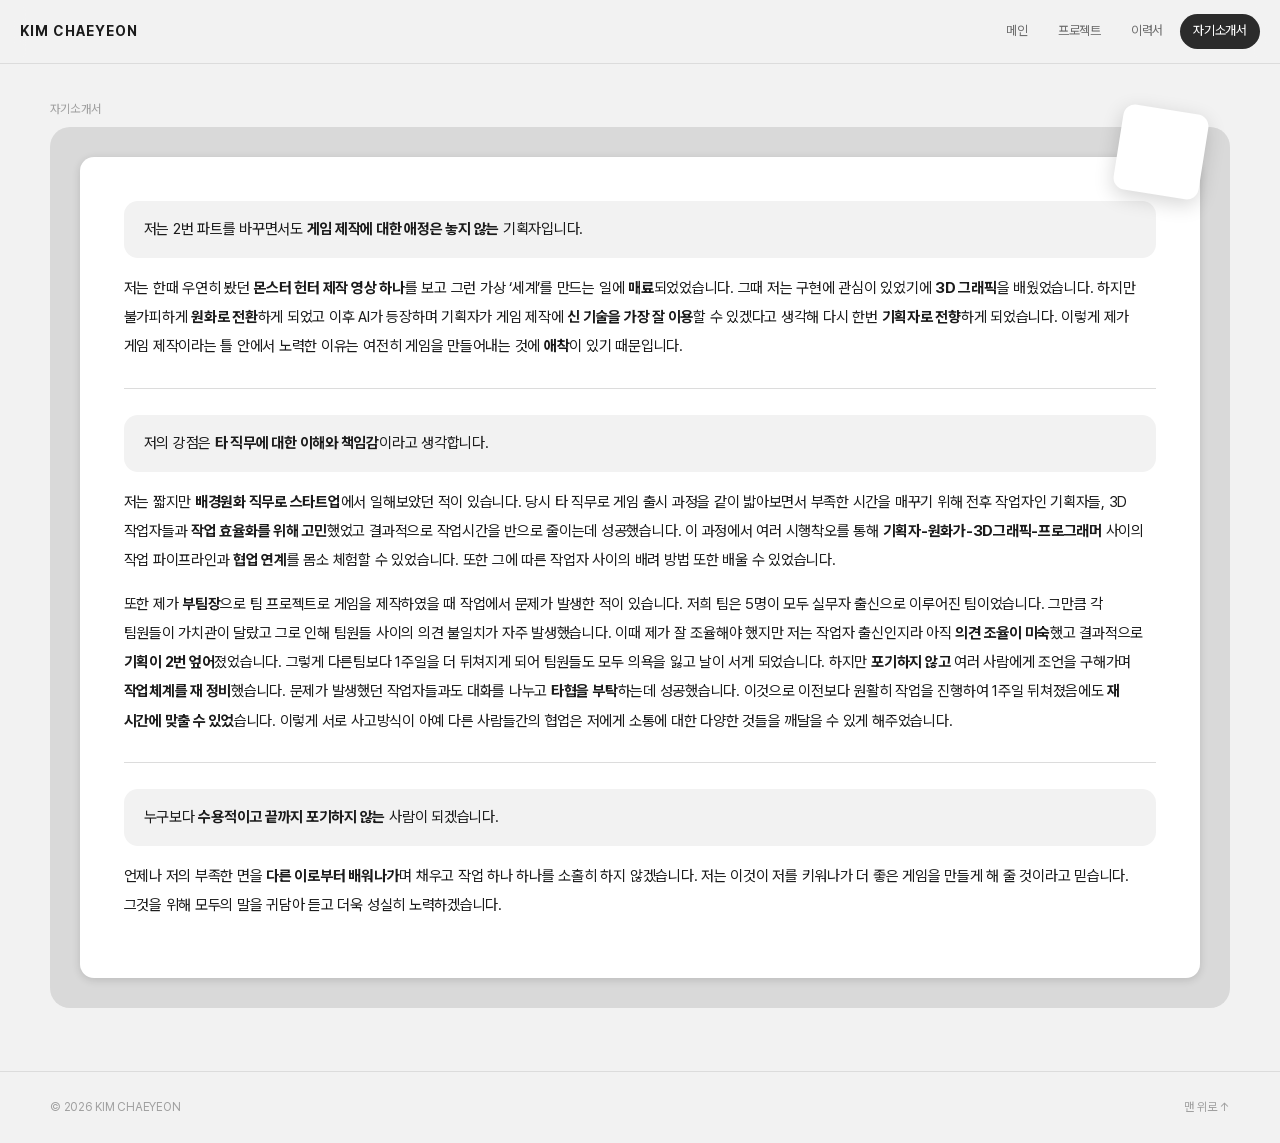
==== commit c98705f8: "레이아웃·색 전면 재작업 (와이어프레임 기준) 이전 디자인은 design-v1 브랜치에 보존했고, 여기서는 전부 새로 짰다.  - style.css 를 처음부터 다시 작성. 색은 " ====
--- a/cover-letter.html
+++ b/cover-letter.html
@@ -1,5 +1,36 @@
-<!doctype html><html lang="ko"><head><meta charset="utf-8"><meta name="viewport" content="width=device-width,initial-scale=1,viewport-fit=cover"><title>자기소개서 | 김채연</title><link rel="stylesheet" href="assets/style.css"></head><body><a class="skip" href="#main">본문 바로가기</a><header class="header"><a class="logo" href="index.html">CHAEYEON<span>°</span></a><nav class="nav"><a href="index.html">소개</a><a href="resume.html">이력서</a><a class="active" href="cover-letter.html">자기소개서</a><a href="portfolio.html">포트폴리오</a></nav></header>
-<main id="main" class="subpage"><article class="shell markdown cover-page appear"><svg class="pixel head-icon" viewBox="0 0 13 13" aria-hidden="true"><g class="px-outline"><rect x="5" y="0" width="3" height="1"/><rect x="5" y="1" width="1" height="1"/><rect x="7" y="1" width="1" height="1"/><rect x="4" y="2" width="2" height="1"/><rect x="7" y="2" width="2" height="1"/><rect x="4" y="3" width="1" height="1"/><rect x="8" y="3" width="1" height="1"/><rect x="2" y="4" width="3" height="1"/><rect x="8" y="4" width="3" height="1"/><rect x="0" y="5" width="3" height="1"/><rect x="10" y="5" width="3" height="1"/><rect x="0" y="6" width="1" height="1"/><rect x="12" y="6" width="1" height="1"/><rect x="0" y="7" width="3" height="1"/><rect x="10" y="7" width="3" height="1"/><rect x="2" y="8" width="3" height="1"/><rect x="8" y="8" width="3" height="1"/><rect x="4" y="9" width="1" height="1"/><rect x="8" y="9" width="1" height="1"/><rect x="4" y="10" width="2" height="1"/><rect x="7" y="10" width="2" height="1"/><rect x="5" y="11" width="1" height="1"/><rect x="7" y="11" width="1" height="1"/><rect x="5" y="12" width="3" height="1"/></g><g class="px-star"><rect x="6" y="1" width="1" height="1"/><rect x="6" y="2" width="1" height="1"/><rect x="5" y="3" width="3" height="1"/><rect x="5" y="4" width="3" height="1"/><rect x="3" y="5" width="7" height="1"/><rect x="1" y="6" width="11" height="1"/><rect x="3" y="7" width="7" height="1"/><rect x="5" y="8" width="3" height="1"/><rect x="5" y="9" width="3" height="1"/><rect x="6" y="10" width="1" height="1"/><rect x="6" y="11" width="1" height="1"/></g></svg><p class="kicker">SELF INTRODUCTION</p><h1>자기소개서</h1>
-<div id="cover-letter-body"></div>
-</article></main>
-<div class="city-band"><div class="city-strip" aria-hidden="true"></div></div><footer><div class="shell"><span>© 2026 KIM CHAEYEON</span><a href="#main">맨 위로 ↑</a></div></footer><script src="assets/data.js"></script><script src="assets/markdown.js"></script><script src="assets/app.js"></script></body></html>
+<!doctype html>
+<html lang="ko">
+<head>
+  <meta charset="utf-8">
+  <meta name="viewport" content="width=device-width,initial-scale=1,viewport-fit=cover">
+  <meta name="theme-color" content="#f2f2f2">
+  <title>자기소개서 | 김채연</title>
+  <link rel="stylesheet" href="assets/style.css">
+</head>
+<body>
+<a class="skip" href="#main">본문 바로가기</a>
+
+<header class="top">
+  <a class="brand" href="index.html">KIM CHAEYEON</a>
+  <nav aria-label="페이지 이동">
+    <a href="index.html">메인</a>
+    <a href="portfolio.html">프로젝트</a>
+    <a href="resume.html">이력서</a>
+    <a class="active" href="cover-letter.html" aria-current="page">자기소개서</a>
+  </nav>
+</header>
+
+<main id="main" class="wrap page">
+  <p class="label">자기소개서</p>
+  <section class="panel cover">
+    <span class="cover-tag" aria-hidden="true"></span>
+    <article class="box cover-body" id="cover-letter-body"></article>
+  </section>
+</main>
+
+<footer><div class="wrap"><span>© 2026 KIM CHAEYEON</span><a href="#main">맨 위로 ↑</a></div></footer>
+<script src="assets/data.js"></script>
+<script src="assets/markdown.js"></script>
+<script src="assets/app.js"></script>
+</body>
+</html>
--- a/assets/style.css
+++ b/assets/style.css
@@ -1,235 +1,306 @@
 @font-face{font-family:Pretendard;src:url('PretendardVariable.woff2') format('woff2');font-weight:100 900;font-style:normal;font-display:swap}
-:root{--ink:#22314f;--paper:#faf6ea;--card:#fffdf7;--mist:#f2e9d6;--fog:#f6efdf;--muted:#8d7551;--ash:#b39c76;--peach:#f0d4b2;--sand:#e7c496;--gold:#c09a5c;--brown:#6a4a24;--line:#e8dcc5;--max:1200px;--side:24px;--side:max(24px,env(safe-area-inset-left));--shadow:0 0 0 1px rgba(34,49,79,.06),0 18px 30px -14px rgba(106,74,36,.3);--shadow-hard:0 0 0 1px var(--line),12px 14px 0 var(--sand)}
-*{box-sizing:border-box}html{scroll-behavior:smooth;-webkit-text-size-adjust:100%;text-size-adjust:100%;background:var(--paper)}body{margin:0;background:var(--paper);color:var(--ink);font-family:Pretendard,-apple-system,BlinkMacSystemFont,"Apple SD Gothic Neo",sans-serif;letter-spacing:-.018em;overflow-x:hidden}a{color:inherit;text-decoration:none;-webkit-tap-highlight-color:transparent}.skip{position:fixed;z-index:50;left:16px;top:-60px;padding:12px 18px;border-radius:9999px;background:var(--ink);color:#fff}.skip:focus{top:12px}.shell{width:min(calc(100% - 2 * var(--side)),var(--max));margin-inline:auto}
-.header{position:fixed;z-index:30;top:0;left:0;right:0;min-height:74px;padding:14px max(24px,env(safe-area-inset-right)) 14px max(24px,env(safe-area-inset-left));display:flex;align-items:center;gap:30px;background:rgba(240,212,178,.92);-webkit-backdrop-filter:blur(18px);backdrop-filter:blur(18px)}.logo{margin-right:auto;font-size:17px;font-weight:800;letter-spacing:-.04em}.logo span{color:var(--brown)}.nav{display:flex;gap:7px}.nav a{padding:10px 17px;border-radius:9999px;color:var(--muted);font-size:14px;font-weight:500;white-space:nowrap}.nav a:hover,.nav a.active{background:var(--ink);color:#fff}
-.hero{position:relative;min-height:100vh;min-height:100svh;padding-top:130px;padding-bottom:80px;display:grid;grid-template-columns:minmax(0,1.25fr) minmax(330px,.75fr);align-items:center;gap:clamp(60px,9vw,130px)}.kicker{margin:0 0 22px;color:var(--gold);font-size:13px;font-weight:600;letter-spacing:.13em}.hero h1,.page-head h1,.markdown>h1,.project-detail h1{margin:0;font-size:clamp(48px,7vw,88px);font-weight:650;line-height:1.04;letter-spacing:-.055em;word-break:keep-all}.hero h1 em{position:relative;font-style:normal;font-weight:650;z-index:0}.hero h1 em:after{content:"";position:absolute;z-index:-1;left:-.05em;right:-.06em;bottom:.03em;height:.26em;background:var(--sand);border-radius:4px}.intro{margin:32px 0 38px;color:var(--muted);font-size:clamp(18px,2vw,22px);line-height:1.55;font-weight:430;word-break:keep-all}.button-row{display:flex;flex-wrap:wrap;gap:12px}.button{display:inline-flex;min-height:50px;padding:13px 23px;align-items:center;justify-content:center;border:1px solid var(--ink);border-radius:9999px;font-size:15px;font-weight:500}.button.filled{background:var(--ink);color:#fff}.button.outline{background:transparent}.button:hover{transform:translateY(-2px)}.metrics{position:relative;padding:20px 26px 8px;border-radius:22px;background:var(--card);box-shadow:var(--shadow-hard)}.artifact-label{margin:4px 0 8px;color:var(--gold);font-size:12px;font-weight:600;letter-spacing:.13em}.metric{display:flex;align-items:baseline;justify-content:space-between;gap:16px;padding:22px 0;border-top:1px solid var(--line)}.metric-label{font-size:16px}.metric-value{display:inline-flex;align-items:baseline;gap:4px;white-space:nowrap}.metric-value strong{font-size:48px;font-weight:520;letter-spacing:-.05em}.metric-value small{color:var(--ash);font-size:14px}.section{padding:110px 0}.fog{background:var(--fog)}.section-head{margin-bottom:42px}.section-head h2{margin:0;font-size:clamp(40px,5vw,64px);font-weight:560;line-height:1.1;letter-spacing:-.045em}
-.specialty-grid{display:grid;grid-template-columns:repeat(4,1fr);gap:18px}.specialty-card{min-height:270px;padding:24px;border-radius:24px;background:var(--mist);display:flex;flex-direction:column}.specialty-card.accent{background:var(--peach);color:var(--brown)}.specialty-icon{width:58px;height:58px;margin-bottom:auto;border-radius:18px;background:var(--card);display:grid;place-items:center}.specialty-icon svg{width:31px;fill:none;stroke:currentColor;stroke-width:2;stroke-linecap:round;stroke-linejoin:round}.specialty-card>span{margin-top:35px;color:var(--ash);font-size:12px;letter-spacing:.1em}.specialty-card.accent>span{color:var(--brown);opacity:.7}.specialty-card h3{margin:8px 0;font-size:22px;font-weight:540}.specialty-card p{margin:0;color:var(--muted);font-size:13px;line-height:1.5}.specialty-card.accent p{color:var(--brown);opacity:.75}
-.play-layout{display:grid;grid-template-columns:.9fr 1.1fr;gap:28px}.play-list{display:flex;flex-direction:column;gap:12px}.play-item{display:grid;grid-template-columns:46px 1fr;gap:14px;align-items:center;min-height:105px;padding:18px 22px;border-radius:20px;background:var(--mist)}.play-item>span{color:var(--ash);font-size:12px}.play-item h3{margin:0 0 8px;font-size:18px;font-weight:530}.play-item p{margin:0;color:var(--muted);font-size:13px}.radar-card{margin:0;padding:26px 28px;border-radius:24px}.accent{background:var(--peach);color:var(--brown)}.radar-card figcaption{display:flex;flex-direction:column}.radar-card figcaption span{font-size:12px;letter-spacing:.1em;opacity:.7}.radar-card figcaption strong{margin-top:7px;font-size:23px;font-weight:540}.radar-card figcaption small{margin-top:5px;opacity:.6}.radar-card svg{display:block;width:100%;height:auto;max-height:370px}.radar-grid{fill:none;stroke:rgba(93,42,26,.25);stroke-width:1}.radar-axis{stroke:rgba(93,42,26,.18);stroke-width:1}.radar-area{fill:rgba(93,42,26,.18);stroke:var(--brown);stroke-width:2}.radar-card text{fill:var(--brown);font-family:Pretendard,sans-serif;font-size:12px}
-.subpage{padding-top:74px}.resume-section,.portfolio-section{padding-top:70px;padding-bottom:110px}.page-head{display:flex;justify-content:space-between;align-items:flex-end;gap:30px;margin-bottom:36px}.page-head h1,.markdown>h1{font-size:clamp(48px,6vw,76px)}.page-head>p{max-width:390px;margin:0;color:var(--muted);line-height:1.65}.pdf-wrap{height:min(1060px,calc(100vh - 190px));height:min(1060px,calc(100svh - 190px));min-height:680px;padding:10px;background:var(--mist);border-radius:24px}.pdf-wrap object{width:100%;height:100%;border:0;border-radius:16px;background:var(--card)}.pdf-wrap object p{padding:32px}.pdf-wrap object a{text-decoration:underline}.markdown{max-width:900px}.markdown>h1{margin-bottom:70px}.markdown h2{margin:58px 0 18px;padding-top:22px;border-top:1px solid var(--line);font-size:26px;font-weight:560}.markdown p{margin:0 0 15px;color:var(--ink);font-size:17px;line-height:1.85;word-break:keep-all}.markdown ul{margin:0 0 15px;padding-left:22px;color:var(--ink);font-size:17px;line-height:1.85;word-break:keep-all}.markdown li{margin:4px 0}.markdown code{padding:2px 6px;border-radius:6px;background:var(--mist);font-family:ui-monospace,SFMono-Regular,Menlo,monospace;font-size:.9em}.empty-document{min-height:520px;padding:40px;border:1px dashed var(--line);border-radius:24px;background:var(--fog);display:flex;flex-direction:column;align-items:center;justify-content:center;text-align:center}.empty-document.compact{min-height:300px;margin-top:45px}.empty-document>span{width:64px;height:64px;border-radius:20px;background:var(--peach);color:var(--brown);display:grid;place-items:center;font-size:13px;font-weight:650;letter-spacing:.08em}.empty-document h2{margin:24px 0 8px;padding:0;border:0;font-size:24px}.empty-document p{margin:0;color:var(--muted);font-size:15px}.empty-document code{padding:3px 7px;border-radius:7px;background:var(--mist);font-family:ui-monospace,SFMono-Regular,Menlo,monospace;font-size:.9em}
-.project-grid{display:grid;grid-template-columns:repeat(2,1fr);gap:22px}.project-card{position:relative;align-self:start;border-radius:24px;background:var(--mist);overflow:hidden;min-width:0}.project-thumb{height:290px;padding:25px;display:flex;flex-direction:column;justify-content:space-between;background:var(--mist)}.project-thumb.tone-1{background:var(--fog)}.project-thumb.tone-2{background:var(--mist)}.project-thumb>span{font-size:13px;letter-spacing:.1em}.project-thumb>strong{font-size:clamp(30px,4vw,52px);line-height:1;letter-spacing:-.05em;word-break:break-word}.project-meta{padding:22px 24px 25px}.project-meta>span{color:var(--ash);font-size:12px}.project-meta h2{margin:8px 0;font-size:22px}.project-meta p{margin:0;color:var(--muted);font-size:13px}.project-hover{position:absolute;inset:0;padding:28px;display:flex;flex-direction:column;justify-content:space-between;background:rgba(34,49,79,.94);color:#fff;opacity:0;transition:opacity .2s ease}.project-hover strong{max-width:330px;font-size:24px;line-height:1.35}.project-hover span{font-size:14px}.project-card:hover .project-hover,.project-card:focus-visible .project-hover{opacity:1}
-.project-detail{padding-top:90px;padding-bottom:120px}.back{display:inline-block;margin-bottom:55px;color:var(--muted)}.detail-hero{max-width:900px}.detail-hero>p:last-child{max-width:650px;margin:28px 0 0;color:var(--muted);font-size:20px;line-height:1.6}.detail-grid{display:grid;grid-template-columns:1fr 1fr;gap:20px;margin-top:70px}.detail-grid section{min-height:180px;padding:26px;border-radius:24px;background:var(--mist)}.detail-grid section:first-child{background:var(--peach);color:var(--brown)}.detail-grid span{font-size:12px;letter-spacing:.1em;color:var(--ash)}.detail-grid h2{margin:35px 0 0;font-size:26px}.detail-grid p{margin:35px 0 0;color:var(--muted);line-height:1.7}.detail-placeholder{height:480px;margin-top:20px;border-radius:24px;background:var(--fog);border:1px dashed var(--line);display:grid;place-items:center;color:var(--ash)}
-footer{padding:24px max(0px,env(safe-area-inset-right)) calc(24px + env(safe-area-inset-bottom)) max(0px,env(safe-area-inset-left));border-top:1px solid var(--line);color:var(--muted);font-size:12px}footer .shell{display:flex;justify-content:space-between}.appear{opacity:0;transform:translateY(16px);transition:opacity .65s ease,transform .65s ease}.appear.visible{opacity:1;transform:none}
-@media(prefers-reduced-motion:reduce){html{scroll-behavior:auto}.appear{opacity:1;transform:none;transition:none}.project-hover{transition:none}}
-@media(max-width:850px){.hero{grid-template-columns:1fr;gap:60px;padding-top:130px}.specialty-grid{grid-template-columns:repeat(2,1fr)}.play-layout{grid-template-columns:1fr}.project-grid{grid-template-columns:1fr}.project-thumb{height:250px}.page-head{align-items:flex-start;flex-direction:column}.pdf-wrap{height:72svh;min-height:520px}.detail-grid{grid-template-columns:1fr}}
-@media(max-width:560px){:root{--side:max(18px,env(safe-area-inset-left))}.header{min-height:68px;padding-inline:max(14px,env(safe-area-inset-left)) max(14px,env(safe-area-inset-right))}.logo{display:none}.nav{width:100%}.nav a{flex:1;text-align:center;padding:10px 8px;font-size:12px}.hero{padding-top:105px;padding-bottom:65px}.hero h1{font-size:clamp(40px,12vw,58px)}.intro{margin:24px 0 30px}.button-row .button{width:100%}.metrics{padding:14px 20px}.metric{padding:18px 0;gap:10px}.metric-value strong{font-size:40px}.section{padding:78px 0}.specialty-grid{grid-template-columns:1fr}.specialty-card{min-height:235px}.play-item{padding:16px}.radar-card{padding:22px 14px}.resume-section,.portfolio-section{padding-top:48px;padding-bottom:78px}.pdf-wrap{height:68svh;min-height:460px;padding:6px;border-radius:18px}.markdown>h1{margin-bottom:45px}.markdown p{font-size:16px}.project-thumb{height:220px}.project-hover{position:static;opacity:1;background:var(--ink);padding:18px 24px}.project-hover strong{font-size:16px}.project-hover span{margin-top:20px}.detail-placeholder{height:300px;text-align:center;padding:20px}}
-.featured-card{display:grid;grid-template-columns:1.25fr .75fr;min-height:390px;border-radius:28px;overflow:hidden;background:var(--card);box-shadow:var(--shadow)}.featured-image{min-height:330px;background:linear-gradient(135deg,var(--peach),var(--mist));background-size:cover;background-position:center;display:grid;place-items:center;color:var(--brown);font-size:13px}.featured-card>div:last-child{padding:clamp(28px,5vw,58px);display:flex;flex-direction:column;justify-content:center}.featured-card span{color:var(--ash);font-size:12px}.featured-card h3{margin:12px 0;font-size:clamp(30px,4vw,48px)}.featured-card p{color:var(--muted);line-height:1.6}.featured-card b{margin-top:28px;font-size:14px}
-.play-dashboard{display:grid;grid-template-columns:.9fr 1.1fr;gap:28px}.bar-card{padding:28px;border-radius:24px;background:var(--card)}.bar-card h3,.game-library h3{margin:7px 0 26px;font-size:24px}.bar-row{display:grid;grid-template-columns:28px 1fr 46px;gap:12px;align-items:center;margin:18px 0}.bar-row>span{color:var(--ash);font-size:11px}.bar-row div{min-width:0}.bar-row b{display:block;margin-bottom:8px;font-size:13px}.bar-row i{display:block;height:7px;border-radius:9px;background:var(--mist);overflow:hidden}.bar-row u{display:block;height:100%;min-width:2px;background:var(--brown)}.bar-row strong{text-align:right;font-size:13px}.game-library{margin-top:28px;padding:30px;border-radius:24px;background:var(--card)}.library-head{display:flex;justify-content:space-between;align-items:end}.library-head .kicker{margin-bottom:5px}.library-head>span{color:var(--ash);font-size:12px}.filter-area{display:flex;flex-direction:column;gap:10px;margin:15px 0 25px}.filter-group{display:flex;align-items:center;gap:8px;flex-wrap:wrap}.filter-group>b{width:56px;font-size:12px}.filter-group button{appearance:none;border:1px solid var(--line);background:var(--card);border-radius:999px;padding:8px 13px;font:inherit;font-size:12px;color:var(--muted)}.filter-group button.active{background:var(--ink);color:#fff}.game-grid{display:grid;grid-template-columns:repeat(4,1fr);gap:12px}.game-card{min-height:160px;padding:18px;border-radius:16px;background:var(--mist)}.game-card>span{color:var(--ash);font-size:10px}.game-card h4{margin:28px 0 8px;font-size:16px}.game-card p,.game-card small{margin:0;color:var(--muted);font-size:11px;line-height:1.5}.game-card small{display:block;margin-top:8px}
-.cover-page{padding-top:80px;padding-bottom:120px}.resume-profile{display:grid;grid-template-columns:210px .75fr 1.4fr;gap:32px;padding:32px;border-radius:28px;background:var(--fog)}.resume-profile>img{width:100%;border-radius:18px}.profile-copy{align-self:center}.profile-copy>span{color:var(--ash);font-size:12px}.profile-copy h2{margin:8px 0 32px;font-size:44px}.profile-copy dl,.profile-copy dd{margin:0}.profile-copy dl div{margin:13px 0}.profile-copy dt{color:var(--ash);font-size:11px}.profile-copy dd{margin-top:3px;font-size:13px}.skill-list{display:grid;grid-template-columns:1fr 1fr;gap:12px}.skill{position:relative;display:grid;grid-template-columns:40px 1fr;gap:10px;align-items:center;padding:10px;border-radius:12px;background:var(--card)}.skill:after{content:attr(data-tooltip);position:absolute;z-index:5;left:10px;right:10px;bottom:calc(100% + 7px);padding:9px;border-radius:8px;background:var(--ink);color:#fff;font-size:11px;opacity:0;pointer-events:none}.skill:hover:after,.skill:focus:after{opacity:1}.app-icon{width:40px;height:40px;border-radius:10px;display:grid;place-items:center;background:var(--ink);color:#fff;font-size:12px;font-weight:700}.app-icon.ps{background:#001e36;color:#31a8ff}.app-icon.blend{background:#e87500}.app-icon.trello{background:#0c66e4}.app-icon.figma{background:#1e1e1e}.app-icon.office{background:#d83b01}.app-icon.data{background:#7e57c2}.skill b{display:block;font-size:12px}.skill i{display:block;height:5px;margin-top:8px;background:var(--mist)}.skill i:after{content:"";display:block;width:var(--level);height:100%;background:var(--brown)}
-.resume-grid{display:grid;grid-template-columns:1fr 1fr;gap:20px;margin-top:20px}.resume-grid>section,.resume-block{padding:30px;border-radius:24px;background:var(--mist)}.resume-grid h2,.resume-block h2,.resume-download h2{margin:8px 0 24px;font-size:27px}.timeline article{padding:20px 0;border-top:1px solid var(--line)}.timeline time,.resume-projects time{color:var(--ash);font-size:11px}.timeline h3,.resume-projects h3{margin:7px 0;font-size:17px}.timeline p,.resume-projects p{margin:0;color:var(--muted);font-size:13px}.resume-block{margin-top:20px;background:var(--peach);color:var(--brown)}.resume-projects{display:grid;grid-template-columns:repeat(5,1fr)}.resume-projects article{padding:20px;border-left:1px solid rgba(93,42,26,.18)}.empty-slot{min-height:110px;border:1px dashed var(--line);border-radius:14px;display:grid;place-items:center;color:var(--ash)}.resume-download{display:flex;justify-content:space-between;align-items:center;gap:20px;margin-top:20px;padding:32px;border:1px solid var(--line);border-radius:24px}.resume-download h2{margin-bottom:8px}.resume-download p{margin:0;color:var(--muted)}
-@media(max-width:850px){.play-dashboard,.featured-card{grid-template-columns:1fr}.game-grid{grid-template-columns:repeat(3,1fr)}.resume-profile{grid-template-columns:160px 1fr}.skill-panel{grid-column:1/-1}.resume-projects{grid-template-columns:repeat(2,1fr)}}
-@media(max-width:560px){.header{overflow-x:auto}.nav{width:max-content;min-width:100%}.nav a{flex:0 0 auto;font-size:11px}.game-library{padding:20px}.game-grid{grid-template-columns:repeat(2,1fr)}.resume-profile{grid-template-columns:1fr;padding:20px}.resume-profile>img{width:180px}.skill-list,.resume-grid,.resume-projects{grid-template-columns:1fr}.resume-projects article{border-left:0;border-top:1px solid rgba(93,42,26,.18)}.resume-download{align-items:flex-start;flex-direction:column}.featured-card>div:last-child{padding:26px}}
-.skill:after{display:none}.app-icon{overflow:hidden;background:transparent}.app-icon img{display:block;width:100%;height:100%;object-fit:contain}.skill-popup{position:absolute;z-index:20;left:50%;bottom:calc(100% + 12px);width:min(270px,calc(100vw - 48px));padding:18px;border:1px solid rgba(255,255,255,.12);border-radius:16px;background:rgba(34,49,79,.97);color:#fff;box-shadow:0 18px 45px rgba(0,0,0,.25);opacity:0;visibility:hidden;pointer-events:none;transform:translate(-50%,8px);transition:opacity .18s ease,transform .18s ease,visibility .18s}.skill-popup:after{content:"";position:absolute;left:50%;top:100%;width:12px;height:12px;background:var(--ink);transform:translate(-50%,-6px) rotate(45deg)}.skill-popup strong{display:block;font-size:15px}.skill-popup p{margin:8px 0;color:rgba(255,255,255,.78);font-size:13px;line-height:1.55;word-break:keep-all}.skill-popup small{display:block;padding-top:10px;border-top:1px solid rgba(255,255,255,.14);color:var(--peach);font-size:11px}.skill:hover .skill-popup,.skill:focus .skill-popup,.skill:focus-within .skill-popup{opacity:1;visibility:visible;transform:translate(-50%,0)}
-@media(max-width:560px){.skill-popup{position:fixed;left:24px;right:24px;bottom:max(24px,env(safe-area-inset-bottom));width:auto;transform:translateY(8px)}.skill-popup:after{display:none}.skill:hover .skill-popup,.skill:focus .skill-popup,.skill:focus-within .skill-popup{transform:none}}
-.project-section{margin-top:20px;padding:clamp(24px,4vw,42px);border-radius:24px;background:var(--fog)}.project-section h2{margin:8px 0 26px;font-size:clamp(25px,3vw,34px)}.role-section{margin-top:70px;background:var(--peach);color:var(--brown)}.role-section>p:last-child,.project-body{max-width:850px;margin:0;font-size:17px;line-height:1.8;white-space:pre-line}.team-list{display:grid;grid-template-columns:repeat(3,1fr);gap:10px;margin:0;padding:0;list-style:none}.team-list li{display:flex;justify-content:space-between;align-items:center;padding:20px;border-radius:15px;background:var(--card)}.team-list span{color:var(--muted);font-size:14px}.team-list strong{font-size:18px}.video-grid{display:grid;grid-template-columns:repeat(2,1fr);gap:14px}.video-grid video{display:block;width:100%;aspect-ratio:9/16;max-height:680px;border-radius:18px;background:var(--ink);object-fit:contain}.media-placeholder{min-height:240px;border:1px dashed var(--line);border-radius:18px;display:grid;place-items:center;color:var(--ash);font-size:13px;text-align:center}.image-gallery{display:grid;grid-template-columns:repeat(2,1fr);gap:14px}.image-gallery figure{margin:0;overflow:hidden;border-radius:18px;background:var(--card)}.image-gallery img{display:block;width:100%;aspect-ratio:16/9;object-fit:cover}.image-gallery figcaption{padding:14px;color:var(--muted);font-size:12px}.document-list{display:flex;flex-direction:column;gap:10px}.document-card{display:flex;justify-content:space-between;align-items:center;gap:20px;padding:20px;border:1px solid var(--line);border-radius:16px;background:var(--card)}.document-card span{color:var(--ash);font-size:10px;letter-spacing:.1em}.document-card h3{margin:5px 0 0;font-size:17px}.document-card>div:last-child{display:flex;gap:8px}.document-card a{padding:10px 14px;border-radius:999px;background:var(--mist);font-size:12px}.document-card a:last-child{background:var(--ink);color:#fff}
-@media(max-width:650px){.team-list,.video-grid,.image-gallery{grid-template-columns:1fr}.document-card{align-items:flex-start;flex-direction:column}.role-section{margin-top:45px}.media-placeholder{min-height:180px}}
-.resume-placeholder-block{background:var(--fog);color:var(--ink)}.resume-career-list{display:flex;flex-direction:column;gap:10px}.resume-entry{display:grid;grid-template-columns:150px 1fr;gap:22px;padding:22px;border:1px dashed var(--line);border-radius:16px;background:var(--card)}.resume-entry time,.resume-entry b{color:var(--ash);font-size:12px}.resume-entry h3{margin:0 0 8px;font-size:18px}.resume-entry p{margin:8px 0 0;color:var(--muted);font-size:13px}.resume-placeholder-block .resume-projects{gap:10px}.resume-placeholder-block .resume-projects article{border:1px dashed var(--line);border-radius:15px;background:var(--card)}.resume-placeholder-block .resume-projects article:first-child{border-left:1px dashed var(--line)}.resume-placeholder-block .resume-projects b{display:block;color:var(--ash);font-size:12px;font-weight:500}.resume-placeholder-block .resume-projects p{margin-top:8px}
-@media(max-width:560px){.resume-entry{grid-template-columns:1fr;gap:10px}}
-.personal-info-grid{display:grid;grid-template-columns:repeat(3,1fr);gap:10px}.personal-info-slot{min-height:100px;padding:20px;border:1px dashed var(--line);border-radius:15px;background:var(--card);display:flex;flex-direction:column;justify-content:space-between}.personal-info-slot span{color:var(--ash);font-size:11px}.personal-info-slot strong{font-size:15px;font-weight:520}.personal-info-slot span,.personal-info-slot strong{overflow-wrap:anywhere}
-@media(max-width:700px){.personal-info-grid{grid-template-columns:repeat(2,1fr)}}
-@media(max-width:420px){.personal-info-grid{grid-template-columns:1fr}}
-.project-thumb{background-size:cover;background-position:center}.project-thumb.has-image{position:relative;color:#fff;text-shadow:0 1px 12px rgba(0,0,0,.72)}.project-thumb.has-image:before{content:"";position:absolute;inset:0;background:linear-gradient(180deg,rgba(0,0,0,.28),rgba(0,0,0,.08) 45%,rgba(0,0,0,.7))}.project-thumb.has-image>span,.project-thumb.has-image>strong{position:relative;z-index:1}
-.metric-label{font-weight:750}.metric-value small{font-weight:650}.personal-history-list{overflow:hidden;border:1px dashed var(--line);border-radius:16px;background:var(--card)}.personal-history-head,.personal-history-row{display:grid;grid-template-columns:140px 1fr;gap:20px;padding:16px 20px}.personal-history-head{background:var(--mist);color:var(--ash);font-size:11px;font-weight:700}.personal-history-row{min-height:65px;align-items:center;border-top:1px solid var(--line)}.personal-history-row time{color:var(--ash);font-size:13px}.personal-history-row strong{font-size:14px;font-weight:520}.resume-lower-layout{display:grid;grid-template-columns:minmax(0,1fr) 250px;gap:20px;align-items:start}.resume-lower-layout>.resume-block{margin-top:20px}.resume-side{display:flex;flex-direction:column;gap:12px;margin-top:20px}.resume-side>section{padding:20px;border-radius:18px;background:var(--mist)}.resume-side h2{margin:6px 0 14px;font-size:18px}.resume-side .empty-slot{min-height:74px;font-size:11px}
-.project-grid{grid-template-columns:repeat(3,minmax(0,1fr));gap:14px}
-/* 작은 카드 1칸 = 226px, 강조 카드는 정확히 가로 2칸 · 세로 2칸(226*2+gap 14=466px) 이라 비율이 동일합니다. */
-.project-card{display:flex;flex-direction:column;height:226px}.project-thumb{flex:1;min-height:0;height:auto;padding:14px}.project-thumb>strong{font-size:18px}.project-meta{padding:12px 15px 14px}.project-meta>span{font-size:11px}.project-meta h2{margin:5px 0 4px;font-size:16px}.project-meta p{font-size:12px}
-.project-card.featured{grid-column:span 2;grid-row:span 2;height:466px}.project-card.featured .project-thumb{padding:22px}.project-card.featured .project-thumb>strong{font-size:clamp(26px,3vw,40px)}.project-thumb.has-image:before{background:linear-gradient(180deg,rgba(0,0,0,.32),rgba(0,0,0,.1) 45%,rgba(0,0,0,.68))}.project-thumb.has-image>span{color:rgba(255,255,255,.8)}
-@media(max-width:900px){.project-grid{grid-template-columns:repeat(2,minmax(0,1fr))}.resume-lower-layout{grid-template-columns:1fr 210px}}
-@media(max-width:650px){.project-grid{grid-template-columns:repeat(2,minmax(0,1fr));gap:10px}.project-card{height:190px}.project-card.featured{grid-column:span 2;grid-row:span 1;height:230px}.resume-lower-layout{grid-template-columns:1fr}.resume-side{display:grid;grid-template-columns:1fr 1fr;margin-top:0}.personal-history-head,.personal-history-row{grid-template-columns:90px 1fr}}
-
-/* ===== 도트(픽셀 아트) 아이콘 시스템 ===== */
-.pixel{shape-rendering:crispEdges;display:block;height:auto}
-.px-moon{fill:var(--sand)}
-.px-cloud{fill:var(--ink)}
-.px-star{fill:var(--gold)}
-.px-ink{fill:var(--ink)}
-.px-peach{fill:var(--peach)}
-.px-brown{fill:var(--brown)}
-.hero-copy{position:relative}
-.hero-moon{position:absolute;left:-96px;top:-14px;width:82px}
-.metrics-wrap{position:relative}
-.metrics-sparkle{position:absolute;z-index:1;top:-26px;right:-16px;width:70px}
-/* 섹션 제목 옆 도트 아이콘 */
-.section-head{display:flex;align-items:flex-end;justify-content:space-between;gap:20px}
-.head-icon{flex:none;width:34px;max-width:34px;margin-bottom:10px}
-.section-head .head-icon{width:44px;max-width:44px;margin-bottom:6px}
-.page-head .head-icon{width:36px;max-width:36px;margin-bottom:14px}
-/* 도트 구분선: 픽셀 블록이 반복되는 띠 */
-.pixel-rule{height:8px;margin:0;border:0;background:repeating-linear-gradient(90deg,var(--sand) 0 8px,transparent 8px 16px)}
-.hero{position:relative}
-.specialty-icon svg.pixel{width:34px;height:auto}
-@media(max-width:1380px){.hero-moon{position:static;margin:0 0 6px -4px}}
-@media(max-width:560px){.hero-moon{width:66px}.metrics-sparkle{width:54px;top:-20px;right:-10px}.section-head .head-icon{width:34px}}
-/* 모바일에서도 카드 타일 형태를 유지하기 위해 오버레이는 겹쳐서 표시 */
-@media(max-width:560px){.project-hover{position:absolute;opacity:0;background:rgba(34,49,79,.94);padding:20px}.project-card:hover .project-hover,.project-card:focus-visible .project-hover{opacity:1}}
-/* 팔레트 마무리 */
-.project-thumb{background-color:var(--mist)}
-.project-thumb.tone-1{background-color:var(--fog)}
-.project-thumb.tone-2{background-color:var(--peach)}
-.featured-image{background:linear-gradient(135deg,var(--peach),var(--sand))}
-.bar-row u,.skill i:after{background:var(--gold)}
-.radar-grid{stroke:rgba(106,74,36,.22)}
-.radar-axis{stroke:rgba(106,74,36,.16)}
-.radar-area{fill:rgba(106,74,36,.2);stroke:var(--brown)}
-footer{background:var(--fog)}
-/* 작은 타일은 썸네일에 연도만 두고 제목은 아래 메타에서만 보여 중복을 없앱니다. */
-.project-card:not(.featured) .project-thumb>strong{display:none}
-
-/* ===== 1) 마크다운 인용문·번호목록·구분선 ===== */
-.markdown blockquote{margin:0 0 18px;padding:14px 20px;border-left:4px solid var(--sand);border-radius:0 12px 12px 0;background:var(--fog)}
-.markdown blockquote p:last-child,.markdown blockquote ul:last-child,.markdown blockquote ol:last-child{margin-bottom:0}
-.markdown blockquote p{color:var(--muted)}
-.markdown ol{margin:0 0 15px;padding-left:24px;color:var(--ink);font-size:17px;line-height:1.85;word-break:keep-all}
-.markdown hr{height:0;margin:32px 0;border:0;border-top:1px solid var(--line)}
-.markdown a{color:var(--brown);text-decoration:underline;text-underline-offset:3px}
-
-/* ===== 2) 툴·스킬 게이지를 5단계 동그라미로 ===== */
-.skill-dots{display:flex;gap:5px;margin-top:8px}
-.skill-dots .dot{width:11px;height:11px;border-radius:50%;background:transparent;box-shadow:inset 0 0 0 1.5px var(--line)}
-.skill-dots .dot.on{background:var(--gold);box-shadow:inset 0 0 0 1.5px var(--gold)}
-
-/* ===== 3) 인적사항·자격증·수상이력 세 개를 작은 영역으로 ===== */
-.mini-block-row{display:grid;grid-template-columns:1.6fr 1fr 1fr;gap:14px;margin-top:20px;align-items:start}
-.mini-block{margin-top:0;padding:22px}
-.mini-block h2{margin:6px 0 14px;font-size:20px}
-.mini-block .empty-slot{min-height:88px;font-size:12px}
-.mini-block .personal-history-head,.mini-block .personal-history-row{grid-template-columns:78px 1fr;gap:12px;padding:10px 14px}
-.mini-block .personal-history-row{min-height:48px}
-.mini-block .personal-history-row strong{font-size:13px}
-@media(max-width:900px){.mini-block-row{grid-template-columns:1fr 1fr}.mini-block:first-child{grid-column:1/-1}}
-@media(max-width:560px){.mini-block-row{grid-template-columns:1fr}.mini-block:first-child{grid-column:auto}}
-
-/* ===== 4) 대표 프로젝트: 배경 이미지 위에 레이어를 한 겹 깔고 글자를 올린 히어로 ===== */
-/* 섹션 자체에 위아래 여백을 두지 않고, 제목까지 전부 이미지 위에 얹습니다. */
-.featured-section{position:relative;padding:0;margin:0;background:none}
-.featured-full{width:100%;margin:0}
-.featured-head{position:absolute;z-index:3;top:0;left:50%;transform:translateX(-50%);width:min(calc(100% - 2 * var(--side)),var(--max));margin:0;padding-top:clamp(26px,4vw,48px);pointer-events:none}
-.featured-head .kicker{margin:0 0 4px;color:rgba(255,255,255,.72)}
-.featured-head h2{font-size:clamp(20px,2vw,26px);font-weight:560;letter-spacing:-.02em;color:#fff}
-.featured-head .head-icon{margin-bottom:0;opacity:.9}
-.featured-head .px-star{fill:#fff}
-.featured-hero{position:relative;display:block;width:100%;min-height:min(72vh,600px);overflow:hidden;isolation:isolate;color:#fff}
-.featured-bg{position:absolute;z-index:0;inset:0;background-color:var(--ink);background-size:cover;background-position:center;transition:transform .6s ease}
-.featured-hero.no-image .featured-bg{background-image:linear-gradient(135deg,var(--peach),var(--sand))}
-.featured-scrim{position:absolute;z-index:1;inset:0;background:linear-gradient(90deg,rgba(24,35,58,.92) 0%,rgba(24,35,58,.78) 34%,rgba(24,35,58,.42) 66%,rgba(24,35,58,.24) 100%)}
-.featured-scrim:after{content:"";position:absolute;inset:0;background:linear-gradient(180deg,rgba(24,35,58,.35) 0%,transparent 30%,transparent 62%,rgba(24,35,58,.5) 100%)}
-.featured-content{position:relative;z-index:2;min-height:min(72vh,600px);display:flex;align-items:flex-end;padding:clamp(120px,15vw,190px) 0 clamp(44px,6vw,84px)}
-.featured-content .shell{width:min(calc(100% - 2 * var(--side)),var(--max))}
-.featured-genre{display:inline-block;padding:7px 14px;border:1px solid rgba(255,255,255,.45);border-radius:9999px;color:#fff;font-size:12px;letter-spacing:.08em}
-.featured-hero h3{max-width:14ch;margin:20px 0 0;font-size:clamp(40px,6.4vw,86px);font-weight:650;line-height:1.02;letter-spacing:-.05em;color:#fff;word-break:keep-all}
-.featured-hero p{max-width:46ch;margin:22px 0 0;color:rgba(255,255,255,.9);font-size:clamp(16px,1.5vw,20px);line-height:1.65;word-break:keep-all}
-.featured-hero b{display:inline-flex;align-items:center;gap:8px;margin-top:34px;padding:14px 26px;border-radius:9999px;background:#fff;color:var(--ink);font-size:15px;font-weight:600}
-.featured-hint{display:block;margin-top:18px;color:rgba(255,255,255,.75);font-style:normal;font-size:13px}
-.featured-hero:hover .featured-bg{transform:scale(1.03)}
-@media(prefers-reduced-motion:reduce){.featured-bg,.featured-hero:hover .featured-bg{transition:none;transform:none}}
-@media(max-width:850px){.featured-hero,.featured-content{min-height:min(66vh,520px)}.featured-scrim{background:linear-gradient(90deg,rgba(24,35,58,.9) 0%,rgba(24,35,58,.72) 55%,rgba(24,35,58,.55) 100%)}.featured-hero h3{max-width:none}}
-@media(max-width:560px){.featured-hero,.featured-content{min-height:min(72vh,470px)}.featured-hero b{width:100%;justify-content:center}}
-
-/* ===== 5) 이력서 프로젝트 목록: 천천히 흐르고 직접 넘길 수도 있는 목록 ===== */
-.resume-projects{display:block;margin-top:18px;overflow-x:auto;overflow-y:hidden;scrollbar-width:none;-ms-overflow-style:none;-webkit-overflow-scrolling:touch;cursor:grab;touch-action:pan-y}
-.resume-projects::-webkit-scrollbar{display:none}
-.resume-projects.dragging{cursor:grabbing}
-.resume-projects .marquee-track{display:flex;gap:14px;width:max-content}
-.resume-projects article{flex:0 0 268px;width:268px;padding:20px;border:1px dashed var(--line);border-radius:15px;background:var(--card);-webkit-user-select:none;user-select:none}
-.resume-projects article h3{margin:7px 0;font-size:17px}
-.resume-projects article b{display:block;color:var(--ash);font-size:12px;font-weight:500}
-.resume-projects article p{margin-top:8px;color:var(--muted);font-size:13px}
-@media(max-width:560px){.resume-projects article{flex-basis:230px;width:230px}}
-
-/* ===== 추가 요청 반영 ===== */
-/* 1) 특기 사항: 아이콘을 크게 키우고 카드 중앙에 배치 */
-.specialty-card{align-items:center;justify-content:center;text-align:center;padding:30px 24px}
-.specialty-icon{width:104px;height:104px;margin:0 auto;border-radius:28px;background:var(--card)}
-.specialty-icon svg.pixel{width:60px;max-width:60px}
-.specialty-card>span{margin-top:22px}
-.specialty-card h3{margin:8px 0 6px}
-.specialty-card p{max-width:26ch;margin-inline:auto}
-
-/* 2) 많이 플레이한 장르(육각형) 카드를 옆 카드와 같은 흰색으로 */
-.radar-card.accent{background:var(--card);color:var(--ink)}
-.radar-card.accent figcaption span{color:var(--gold);opacity:1}
-.radar-card.accent figcaption strong{color:var(--ink)}
-.radar-card.accent figcaption small{color:var(--muted);opacity:1}
-.radar-card text{fill:var(--muted)}
-.radar-grid{stroke:var(--line)}
-.radar-axis{stroke:var(--line)}
-.radar-area{fill:rgba(192,154,92,.22);stroke:var(--gold)}
-
-/* 3) 메인 히어로 버튼 3개를 모두 흰색으로 */
-.hero .button-row .button{background:#fff;border-color:#fff;color:var(--ink);font-weight:600;box-shadow:0 6px 18px -10px rgba(34,49,79,.45)}
-.hero .button-row .button:hover{background:#fff;transform:translateY(-2px);box-shadow:0 12px 24px -12px rgba(34,49,79,.5)}
-
-/* 6) 자기소개서 굵은 글씨에 강조색 */
-.markdown strong{color:var(--brown);font-weight:700;background:linear-gradient(transparent 62%,var(--sand) 62%);padding:0 2px}
-
-/* 8) 섹션 제목 옆 도트 아이콘 크게 */
-.section-head .head-icon{width:64px;max-width:64px;margin-bottom:4px}
-@media(max-width:560px){.section-head .head-icon{width:46px;max-width:46px}.specialty-icon{width:88px;height:88px}.specialty-icon svg.pixel{width:50px;max-width:50px}}
-/* 좌우 카드 제목 굵기·크기 통일 (왼쪽만 얇게 보이던 문제) */
-.radar-card figcaption strong{font-size:24px;font-weight:700}
-.bar-card h3,.game-library h3{font-weight:700}
-/* 도트 아이콘에서 카드 배경색으로 구멍을 뚫을 때 사용 */
-.px-hole{fill:var(--card)}
-/* 도트 아이콘 색 팔레트 (외곽선 + 내부 채색 + 디테일) */
-.px-cream{fill:#fffdf7}
-.px-sand{fill:#e0bd8c}
-.px-red{fill:#c9584c}
-.px-orange{fill:#df8438}
-.px-yellow{fill:#f0c051}
-.px-blue{fill:#5b82ae}
-.px-green{fill:#6f9e69}
-.px-skin{fill:#f0c8a2}
-/* 도트 아이콘은 칸마다 선을 두르면 형체가 뭉개지므로 stroke를 끈다 */
-.pixel,.pixel g,.pixel rect{stroke:none}
-.specialty-icon svg.pixel{fill:currentColor}
-
-/* ===== 도트 배경: 흩뿌린 별 + 픽셀 도시 실루엣 ===== */
-body{background-image:url("[data-uri]");background-repeat:repeat;background-position:center top;background-size:300px 300px}
-.city-strip{position:absolute;z-index:0;left:0;right:0;bottom:0;height:clamp(140px,18vw,210px);pointer-events:none;background-image:url("[data-uri]");background-repeat:repeat-x;background-position:left bottom;background-size:auto 100%}
-.hero,.page-head{position:relative;z-index:1}
-
-/* ===== 파일철 탭 네비게이션 ===== */
-.header{align-items:flex-end;padding-bottom:0;border-bottom:3px solid var(--ink);background:var(--peach);-webkit-backdrop-filter:none;backdrop-filter:none}
-.logo{margin-bottom:16px}
-.nav{gap:4px;margin-bottom:-3px}
-.nav a{position:relative;padding:12px 20px 13px;border:3px solid transparent;border-bottom:none;border-radius:12px 12px 0 0;color:var(--muted);font-weight:600}
-.nav a:hover{background:rgba(255,253,247,.55);color:var(--ink)}
-.nav a.active{background:var(--paper);border-color:var(--ink);color:var(--ink)}
-.nav a.active:after{content:"";position:absolute;left:0;right:0;bottom:-3px;height:3px;background:var(--paper)}
-
-/* ===== 남색 외곽선 ===== */
-.metrics{border:3px solid var(--ink);box-shadow:12px 14px 0 var(--sand)}
-.button{border:2px solid var(--ink);font-weight:600}
-.hero .button-row .button{background:#fff;border-color:var(--ink);color:var(--ink);box-shadow:4px 5px 0 var(--sand)}
-.hero .button-row .button:hover{background:#fff;transform:translateY(-2px);box-shadow:5px 7px 0 var(--sand)}
-.specialty-card,.bar-card,.game-library,.radar-card,.project-card,.featured-card,
-.resume-block,.resume-profile,.resume-download,.pdf-wrap,.project-section,.empty-document{border:2px solid var(--ink)}
-.specialty-icon,.skill,.game-card,.team-list li,.document-card,.resume-entry,
-.personal-history-list,.empty-slot,.filter-group button,.resume-projects article{border:2px solid var(--ink)}
-.metric{border-top-color:rgba(34,49,79,.18)}
-.markdown h2{border-top:2px solid var(--ink)}
-.mini-block{border:2px solid var(--ink)}
-
-/* 카드에 살짝 입체감 (모형의 그림자 느낌) */
-.specialty-card,.bar-card,.game-library,.radar-card,.resume-block,.mini-block,.resume-download{box-shadow:5px 6px 0 var(--sand)}
-.project-card{box-shadow:4px 5px 0 var(--sand)}
-
-/* 반짝이에 외곽선 */
-.metrics-sparkle .px-star{fill:var(--sand)}
-.metrics-sparkle .px-outline{fill:var(--ink)}
-/* 서브페이지 하단 도시 실루엣 띠 */
-.city-band{position:relative;height:clamp(140px,18vw,200px);margin-top:40px}
-.hero .city-strip{z-index:0}
-.hero-copy,.metrics-wrap{position:relative;z-index:2}
-.head-icon .px-outline,.metrics-sparkle .px-outline{fill:var(--ink)}
-.head-icon .px-star{fill:var(--sand)}
-/* 도시 실루엣을 화면 전체 폭으로 */
-.city-strip{left:50%;right:auto;width:100vw;transform:translateX(-50%)}
-/* 100vw가 스크롤바 폭만큼 넘치는 것 방지 */
-html{overflow-x:hidden}
-.city-band .city-strip{left:0;width:100%;transform:none}
-/* 인용문·구분선을 새 외곽선 스타일에 맞춤 */
-.markdown blockquote{border:2px solid var(--ink);border-left-width:8px;border-radius:0 14px 14px 0;background:var(--card);box-shadow:4px 5px 0 var(--sand);padding:18px 22px;margin-bottom:22px}
-.markdown hr{border-top:2px dashed var(--line);margin:34px 0}
-/* 작은 화면에서는 별 배경을 작고 옅게 */
-@media(max-width:700px){body{background-size:190px 190px}}
-@media(max-width:560px){.nav a{padding:10px 10px 11px;font-size:12px;border-width:2px}.nav{gap:2px;margin-bottom:-3px}.logo{display:none}}
+
+/* ===== 색·치수 =====
+   회색 판 위에 흰 상자를 얹는 구조. 색은 전부 여기서만 고칩니다. */
+:root{
+  --bg:#f2f2f2;        /* 페이지 배경 */
+  --panel:#d9d9d9;     /* 회색 판 */
+  --box:#ffffff;       /* 흰 상자 */
+  --line:#dcdcdc;      /* 가는 선 */
+  --text:#1b1b1b;      /* 본문 글자 */
+  --sub:#6e6e6e;       /* 보조 글자 */
+  --dim:#a0a0a0;       /* 흐린 글자·라벨 */
+  --dark:#2b2b2b;      /* 어두운 띠·버튼 */
+  --shadow:0 2px 8px rgba(0,0,0,.14);
+  --shadow-lg:0 6px 20px rgba(0,0,0,.16);
+  --radius:14px;
+  --radius-lg:20px;
+  --max:1180px;
+  --side:max(20px,env(safe-area-inset-left));
+}
+
+*{box-sizing:border-box}
+html{scroll-behavior:smooth;-webkit-text-size-adjust:100%;text-size-adjust:100%;overflow-x:hidden;background:var(--bg)}
+body{margin:0;background:var(--bg);color:var(--text);
+  font-family:Pretendard,-apple-system,BlinkMacSystemFont,"Apple SD Gothic Neo",sans-serif;
+  letter-spacing:-.015em;line-height:1.6}
+img{max-width:100%}
+a{color:inherit;text-decoration:none}
+button{font:inherit}
+h1,h2,h3{margin:0;line-height:1.2;letter-spacing:-.03em}
+p{margin:0}
+ul{margin:0;padding:0;list-style:none}
+
+.wrap{width:min(calc(100% - 2 * var(--side)),var(--max));margin-inline:auto}
+.skip{position:absolute;left:-9999px}
+.skip:focus{left:16px;top:16px;z-index:50;padding:10px 14px;background:var(--dark);color:#fff;border-radius:8px}
+
+/* ===== 상단 바 ===== */
+.top{position:sticky;top:0;z-index:30;display:flex;align-items:center;gap:24px;
+  padding:14px var(--side);background:rgba(242,242,242,.92);
+  -webkit-backdrop-filter:blur(12px);backdrop-filter:blur(12px);border-bottom:1px solid var(--line)}
+.brand{font-size:14px;font-weight:700;letter-spacing:.08em}
+.top nav{margin-left:auto;display:flex;gap:4px;flex-wrap:wrap}
+.top nav a{padding:7px 13px;border-radius:999px;color:var(--sub);font-size:13px}
+.top nav a:hover{background:#e6e6e6;color:var(--text)}
+.top nav a.active{background:var(--dark);color:#fff}
+
+/* ===== 섹션 이름표 (와이어프레임의 작은 회색 글씨) ===== */
+.label{margin:0 0 8px;color:var(--dim);font-size:12px;letter-spacing:.02em}
+
+/* ===== 공통 상자 ===== */
+.panel{padding:clamp(18px,2.4vw,30px);border-radius:var(--radius-lg);background:var(--panel)}
+.box{border-radius:var(--radius);background:var(--box);box-shadow:var(--shadow)}
+
+/* ========== 메인: 히어로 무대 ========== */
+.hero-wrap{padding:clamp(26px,4vh,48px) 0 clamp(40px,6vh,80px)}
+.hero{display:grid;grid-template-columns:minmax(0,1fr) 184px;gap:clamp(16px,2vw,28px);align-items:start}
+.hero-stage{position:relative;min-width:0}
+.screen{position:relative;overflow:hidden;aspect-ratio:16/10;border-radius:var(--radius-lg);
+  background:var(--panel);box-shadow:var(--shadow-lg)}
+.screen-media{position:absolute;inset:0}
+.screen-media .video-item{width:100%;height:100%;max-width:none;margin:0}
+.screen-media .yt-facade{width:100%;height:100%;aspect-ratio:auto;border:0;border-radius:0;box-shadow:none;background:#1b1b1b}
+.screen-media .yt-poster,.screen-media .yt-poster>img{height:100%}
+.screen-media .yt-fallback{display:none}
+.screen-media video,.screen-media iframe{display:block;width:100%;height:100%;border:0;object-fit:cover}
+.screen-img{display:block;width:100%;height:100%;object-fit:cover}
+.screen-empty{display:grid;place-items:center;width:100%;height:100%;padding:20px;
+  color:var(--dim);font-size:13px;text-align:center}
+
+/* 제목표 — 무대 왼쪽 위 모서리에 걸침 */
+.hero-label{position:absolute;z-index:2;left:-6px;top:-12px;max-width:min(72%,560px);
+  padding:12px clamp(14px,1.6vw,20px) 14px;border-radius:var(--radius);
+  background:var(--box);box-shadow:var(--shadow)}
+.eyebrow{margin:0 0 4px;color:var(--dim);font-size:11px;letter-spacing:.14em;font-weight:600}
+.hero-label h1{font-size:clamp(22px,2.6vw,36px)}
+.hero-label h1 em{font-style:normal;font-weight:800}
+
+/* 무대 아래 제목 띠 */
+.screen-go{position:absolute;left:0;right:0;bottom:0;z-index:1;display:flex;align-items:center;
+  justify-content:space-between;gap:14px;padding:13px clamp(14px,1.8vw,22px);
+  background:rgba(27,27,27,.86);color:#fff}
+.screen-go b{font-size:clamp(14px,1.5vw,18px);font-weight:650}
+.screen-go span{flex:0 0 auto;color:#d6d6d6;font-size:12px}
+
+/* 좌우 넘김 */
+.stage-nav{display:flex;align-items:center;justify-content:center;gap:14px;margin-top:14px}
+.stage-arrow{width:38px;height:38px;padding:0;border:1px solid var(--line);border-radius:50%;
+  background:var(--box);color:var(--text);font-size:17px;line-height:1;cursor:pointer;box-shadow:var(--shadow)}
+.stage-arrow:hover{background:var(--dark);color:#fff;border-color:var(--dark)}
+.stage-count{min-width:58px;color:var(--dim);font-size:12px;text-align:center}
+
+/* 오른쪽 버튼 */
+.hero-links{display:flex;flex-direction:column;gap:10px;padding-top:clamp(28px,5vw,64px)}
+.hero-links a{display:flex;align-items:center;justify-content:center;min-height:48px;padding:12px 16px;
+  border-radius:999px;background:var(--box);font-size:14px;font-weight:650;box-shadow:var(--shadow)}
+.hero-links a:hover{background:var(--dark);color:#fff}
+
+/* ========== 프로젝트 상세 ========== */
+.page{padding:clamp(26px,4vh,46px) 0 clamp(50px,7vh,90px)}
+.back{display:inline-block;margin-bottom:16px;color:var(--sub);font-size:13px}
+.back:hover{color:var(--text)}
+
+/* 1) 16:9 슬라이드 */
+.slides{position:relative;overflow:hidden;aspect-ratio:16/9;border-radius:var(--radius-lg);
+  background:var(--panel);box-shadow:var(--shadow-lg)}
+.slides-view{position:absolute;inset:0}
+.slides-view img{display:block;width:100%;height:100%;object-fit:cover}
+.slides-view .screen-empty{color:#8a8a8a}
+.slides-head{position:absolute;z-index:2;left:clamp(16px,2vw,26px);top:clamp(16px,2vw,24px);max-width:60%}
+.slides-head h1{font-size:clamp(22px,3vw,40px);color:#fff;text-shadow:0 1px 10px rgba(0,0,0,.5)}
+.slides-head .tags{margin-top:6px;color:#e4e4e4;font-size:13px;text-shadow:0 1px 8px rgba(0,0,0,.5)}
+.slides-thumbs{position:absolute;z-index:2;right:clamp(14px,1.8vw,22px);top:clamp(14px,1.8vw,22px);
+  display:flex;gap:8px}
+.slide-thumb{width:clamp(44px,4.4vw,62px);aspect-ratio:1;padding:0;overflow:hidden;border:2px solid transparent;
+  border-radius:10px;background:var(--box);cursor:pointer;line-height:0;box-shadow:var(--shadow)}
+.slide-thumb img{width:100%;height:100%;object-fit:cover;opacity:.7}
+.slide-thumb.on{border-color:#fff}
+.slide-thumb.on img,.slide-thumb:hover img{opacity:1}
+.slides-meta{position:absolute;z-index:2;left:clamp(16px,2vw,26px);bottom:clamp(14px,1.6vw,20px);
+  color:#efefef;font-size:12px;text-shadow:0 1px 8px rgba(0,0,0,.5)}
+
+/* 2) 소개 */
+.brief{display:grid;grid-template-columns:clamp(150px,18vw,230px) minmax(0,1fr);
+  gap:clamp(18px,2.6vw,36px);align-items:start;margin-top:clamp(22px,3vw,40px)}
+.brief-shot{margin:0;aspect-ratio:1;overflow:hidden;border-radius:var(--radius);
+  background:var(--box);box-shadow:var(--shadow);display:grid;place-items:center}
+.brief-shot img{width:100%;height:100%;object-fit:cover}
+.brief-shot .screen-empty{font-size:12px}
+.position{text-align:right;color:var(--sub);font-size:14px}
+.position b{margin-left:8px;color:var(--text);font-size:clamp(20px,2.4vw,30px);font-weight:800;letter-spacing:-.02em}
+.brief-copy h2{margin:14px 0 10px;font-size:clamp(17px,1.9vw,22px)}
+.brief-copy p{color:var(--sub);font-size:15px;line-height:1.85;white-space:pre-line;word-break:keep-all}
+
+/* 인용 */
+.quote{max-width:720px;margin:clamp(22px,3vw,38px) auto 0;padding:18px 26px;border-radius:999px;
+  background:var(--box);box-shadow:var(--shadow);color:var(--text);font-size:15px;
+  text-align:center;word-break:keep-all}
+.quote:empty{display:none}
+
+/* 3) 해결 과정 */
+.solve{margin-top:clamp(34px,5vw,64px)}
+.solve h2{font-size:clamp(18px,2.1vw,24px)}
+.ba{display:grid;grid-template-columns:minmax(0,1fr) 44px minmax(0,1fr);gap:10px;align-items:center;
+  margin-top:16px}
+.ba-box{aspect-ratio:4/3;overflow:hidden;border-radius:var(--radius);background:var(--box);
+  box-shadow:var(--shadow);display:grid;place-items:center}
+.ba-box img{width:100%;height:100%;object-fit:cover}
+.ba-arrow{color:var(--dim);font-size:22px;text-align:center}
+.ba-note{margin-top:14px;color:var(--sub);font-size:14px;line-height:1.8;white-space:pre-line;word-break:keep-all}
+
+/* ========== 이력서 ========== */
+.panel-head{display:flex;align-items:center;gap:12px;margin-bottom:10px}
+.panel-head .label{margin:0}
+.panel-next{margin-left:auto;display:grid;place-items:center;width:34px;height:34px;border-radius:50%;
+  background:var(--box);color:var(--text);font-size:16px;box-shadow:var(--shadow)}
+.panel-next:hover{background:var(--dark);color:#fff}
+.rs-top{display:grid;grid-template-columns:clamp(130px,15vw,190px) minmax(0,1fr);gap:clamp(14px,1.8vw,22px)}
+.rs-photo{overflow:hidden;aspect-ratio:3/4;border-radius:var(--radius);background:#c9c9c9;box-shadow:var(--shadow)}
+.rs-photo img{display:block;width:100%;height:100%;object-fit:cover}
+.rs-info{padding:clamp(18px,2.2vw,28px)}
+.rs-name{font-size:clamp(22px,2.6vw,32px)}
+.rs-role{margin-bottom:10px;color:var(--dim);font-size:12px;letter-spacing:.12em;font-weight:600}
+.rs-dl{display:flex;flex-wrap:wrap;gap:8px 26px;margin-top:14px}
+.rs-dl div{min-width:0}
+.rs-dl dt{color:var(--dim);font-size:11px}
+.rs-dl dd{margin:2px 0 0;font-size:14px}
+.rs-grid{display:grid;grid-template-columns:clamp(150px,19vw,250px) minmax(0,1fr);
+  gap:clamp(14px,1.8vw,22px);margin-top:clamp(14px,1.8vw,22px);align-items:stretch}
+.rs-col{display:flex;flex-direction:column;gap:clamp(12px,1.6vw,18px)}
+.rs-col>.box{flex:1;padding:16px 18px}
+.rs-big{padding:clamp(18px,2.2vw,28px)}
+.rs-sub{margin:0 0 10px;color:var(--dim);font-size:11px;letter-spacing:.12em;font-weight:600}
+.rs-empty{color:var(--dim);font-size:13px}
+.rs-list>li{padding:12px 0;border-top:1px solid var(--line)}
+.rs-list>li:first-child{border-top:0}
+.rs-list time{display:block;color:var(--dim);font-size:12px}
+.rs-list strong{font-size:14px;font-weight:650}
+.rs-list p{margin-top:4px;color:var(--sub);font-size:13px}
+.rs-block+.rs-block{margin-top:clamp(18px,2.4vw,30px);padding-top:clamp(18px,2.4vw,30px);border-top:1px solid var(--line)}
+.skill-grid{display:grid;grid-template-columns:repeat(auto-fit,minmax(150px,1fr));gap:10px}
+.skill-item{display:grid;grid-template-columns:30px 1fr;gap:10px;align-items:center;
+  padding:9px 12px;border:1px solid var(--line);border-radius:10px}
+.skill-item img{width:30px;height:30px;object-fit:contain}
+.skill-item b{display:block;font-size:13px;font-weight:650}
+.dots{display:flex;gap:4px;margin-top:5px}
+.dots i{width:8px;height:8px;border-radius:50%;background:#e2e2e2}
+.dots i.on{background:var(--dark)}
+.rs-download{display:flex;align-items:center;justify-content:space-between;gap:16px;flex-wrap:wrap;
+  margin-top:clamp(14px,1.8vw,22px);padding:clamp(16px,2vw,24px)}
+.btn{display:inline-flex;align-items:center;justify-content:center;min-height:42px;padding:11px 20px;
+  border-radius:999px;background:var(--dark);color:#fff;font-size:13px;font-weight:650}
+.btn.ghost{background:var(--box);color:var(--text);border:1px solid var(--line)}
+.btn:hover{opacity:.88}
+
+/* ========== 자기소개서 ========== */
+.cover{position:relative}
+.cover-body{padding:clamp(24px,3.4vw,54px);font-size:15px;line-height:1.95;word-break:keep-all}
+.cover-body h2{margin:34px 0 12px;padding-top:20px;border-top:1px solid var(--line);font-size:19px}
+.cover-body h2:first-child{margin-top:0;padding-top:0;border-top:0}
+.cover-body p{margin:0 0 14px;color:var(--text)}
+.cover-body strong{font-weight:700}
+.cover-body blockquote{margin:0 0 16px;padding:14px 20px;border-radius:var(--radius);
+  background:var(--bg);color:var(--text)}
+.cover-body blockquote p:last-child{margin-bottom:0}
+.cover-body hr{height:0;margin:26px 0;border:0;border-top:1px solid var(--line)}
+.cover-body ul,.cover-body ol{margin:0 0 14px;padding-left:22px;color:var(--text)}
+.cover-body li{margin:4px 0}
+.cover-tag{position:absolute;right:clamp(10px,2vw,34px);top:-18px;width:clamp(56px,7vw,86px);
+  aspect-ratio:1;border-radius:12px;background:var(--box);box-shadow:var(--shadow-lg);
+  transform:rotate(9deg)}
+
+/* ========== 포트폴리오 목록 ========== */
+.proj-grid{display:grid;grid-template-columns:repeat(auto-fill,minmax(250px,1fr));gap:clamp(12px,1.6vw,20px)}
+.proj-card{overflow:hidden;border-radius:var(--radius);background:var(--box);box-shadow:var(--shadow)}
+.proj-card-thumb{aspect-ratio:16/10;background:var(--panel);display:grid;place-items:center;
+  color:var(--dim);font-size:12px;position:relative;overflow:hidden}
+.proj-card-thumb img{position:absolute;inset:0;width:100%;height:100%;object-fit:cover}
+.proj-card-meta{padding:14px 16px 16px}
+.proj-card-meta span{color:var(--dim);font-size:11px}
+.proj-card-meta h2{margin:4px 0 4px;font-size:16px}
+.proj-card-meta p{color:var(--sub);font-size:12px}
+.proj-card:hover{box-shadow:var(--shadow-lg);transform:translateY(-2px)}
+.proj-card{transition:transform .15s ease,box-shadow .15s ease}
+
+/* ========== 상세 기획서 뷰어 (프로젝트 페이지 아래) ========== */
+.docs{margin-top:clamp(34px,5vw,64px)}
+.doc-tabs{display:flex;flex-wrap:wrap;gap:8px;margin:14px 0}
+.doc-tab{padding:9px 16px;border:1px solid var(--line);border-radius:999px;background:var(--box);
+  color:var(--text);font-size:13px;cursor:pointer;box-shadow:var(--shadow)}
+.doc-tab:hover{background:#ececec}
+.doc-tab.on{background:var(--dark);color:#fff;border-color:var(--dark)}
+.doc-stage{overflow:hidden;border-radius:var(--radius);background:var(--box);box-shadow:var(--shadow)}
+.doc-stage img{display:block;width:100%;height:auto}
+.doc-stage iframe{display:block;width:100%;height:min(76vh,780px);border:0}
+.doc-stage.is-note{display:grid;place-items:center;min-height:150px;padding:26px}
+.doc-note{margin:0;color:var(--sub);font-size:14px;text-align:center}
+.doc-actions{display:flex;flex-wrap:wrap;gap:10px;margin-top:14px}
+.sheet-wrap{overflow:auto;max-height:min(70vh,720px)}
+.sheet-table{border-collapse:collapse;table-layout:fixed;width:max-content;min-width:100%;
+  background:var(--box);font-size:12px}
+.sheet-table td{padding:6px 8px;border:1px solid var(--line);color:var(--text);line-height:1.45;
+  vertical-align:top;word-break:break-word;white-space:pre-wrap}
+.sheet-table tr:first-child td{font-size:14px;text-align:center}
+
+/* ========== 숏폼 영상 ========== */
+.clips{margin-top:clamp(34px,5vw,64px)}
+.clip-grid{display:grid;grid-template-columns:repeat(auto-fit,minmax(230px,340px));justify-content:center;
+  gap:16px;margin-top:14px}
+.video-item{width:100%;margin-inline:auto}
+.video-item.tall{max-width:340px}
+.video-item>video,.video-item>iframe{display:block;width:100%;height:auto;aspect-ratio:16/9;border:0;
+  border-radius:var(--radius);background:#1b1b1b}
+.video-item.tall>video,.video-item.tall>iframe{aspect-ratio:9/16;max-height:70vh}
+.yt-facade{position:relative;display:block;overflow:hidden;aspect-ratio:16/9;border-radius:var(--radius);
+  background:#1b1b1b;box-shadow:var(--shadow)}
+.video-item.tall .yt-facade{aspect-ratio:9/16}
+.yt-facade>iframe{display:block;width:100%;height:100%;border:0}
+.yt-poster{display:block;width:100%;height:100%;padding:0;border:0;background:none;cursor:pointer}
+.yt-poster>img{display:block;width:100%;height:100%;object-fit:cover}
+.yt-play{position:absolute;left:50%;top:50%;width:58px;height:58px;transform:translate(-50%,-50%);
+  border-radius:50%;background:#fff;box-shadow:var(--shadow-lg);transition:transform .15s ease}
+.yt-play:after{content:"";position:absolute;left:56%;top:50%;transform:translate(-50%,-50%);
+  border-left:16px solid var(--text);border-top:10px solid transparent;border-bottom:10px solid transparent}
+.yt-facade:hover .yt-play{transform:translate(-50%,-50%) scale(1.07)}
+.yt-fallback{display:inline-block;margin-top:10px;color:var(--sub);font-size:12px;
+  text-decoration:underline;text-underline-offset:3px}
+.media-empty{display:grid;place-items:center;min-height:200px;border:1px dashed var(--line);
+  border-radius:var(--radius);background:var(--box);color:var(--dim);font-size:13px;text-align:center;padding:20px}
+
+/* ========== 푸터 ========== */
+footer{border-top:1px solid var(--line);background:var(--bg)}
+footer .wrap{display:flex;justify-content:space-between;align-items:center;gap:16px;
+  padding:26px 0 calc(26px + env(safe-area-inset-bottom));color:var(--dim);font-size:12px}
+footer a:hover{color:var(--text)}
+
+/* ========== 반응형 ========== */
+@media(max-width:900px){
+  .hero{grid-template-columns:1fr}
+  .hero-links{flex-direction:row;padding-top:0}
+  .hero-links a{flex:1}
+  .hero-label{position:static;max-width:none;margin-bottom:12px}
+  .screen{aspect-ratio:16/11}
+  .brief{grid-template-columns:1fr}
+  .position{text-align:left}
+  .rs-grid{grid-template-columns:1fr}
+}
+@media(max-width:640px){
+  :root{--side:max(16px,env(safe-area-inset-left))}
+  .top{gap:12px}
+  .top nav a{padding:6px 10px;font-size:12px}
+  .rs-top{grid-template-columns:1fr}
+  .rs-photo{aspect-ratio:4/3}
+  .ba{grid-template-columns:1fr;gap:8px}
+  .ba-arrow{transform:rotate(90deg)}
+  .slides-head{max-width:100%}
+  .slides-thumbs{display:none}
+  .quote{border-radius:var(--radius);padding:16px 18px}
+  .doc-stage iframe{height:min(60vh,520px)}
+  .btn{width:100%}
+}
+
+/* 슬라이드에 이미지가 없을 때는 글자를 어둡게 (밝은 회색 바탕이라 흰 글씨가 안 보임) */
+.slides.is-empty .slides-head h1{color:var(--text);text-shadow:none}
+.slides.is-empty .slides-head .tags{color:var(--sub);text-shadow:none}
+.slides.is-empty .slides-meta{color:var(--dim);text-shadow:none}
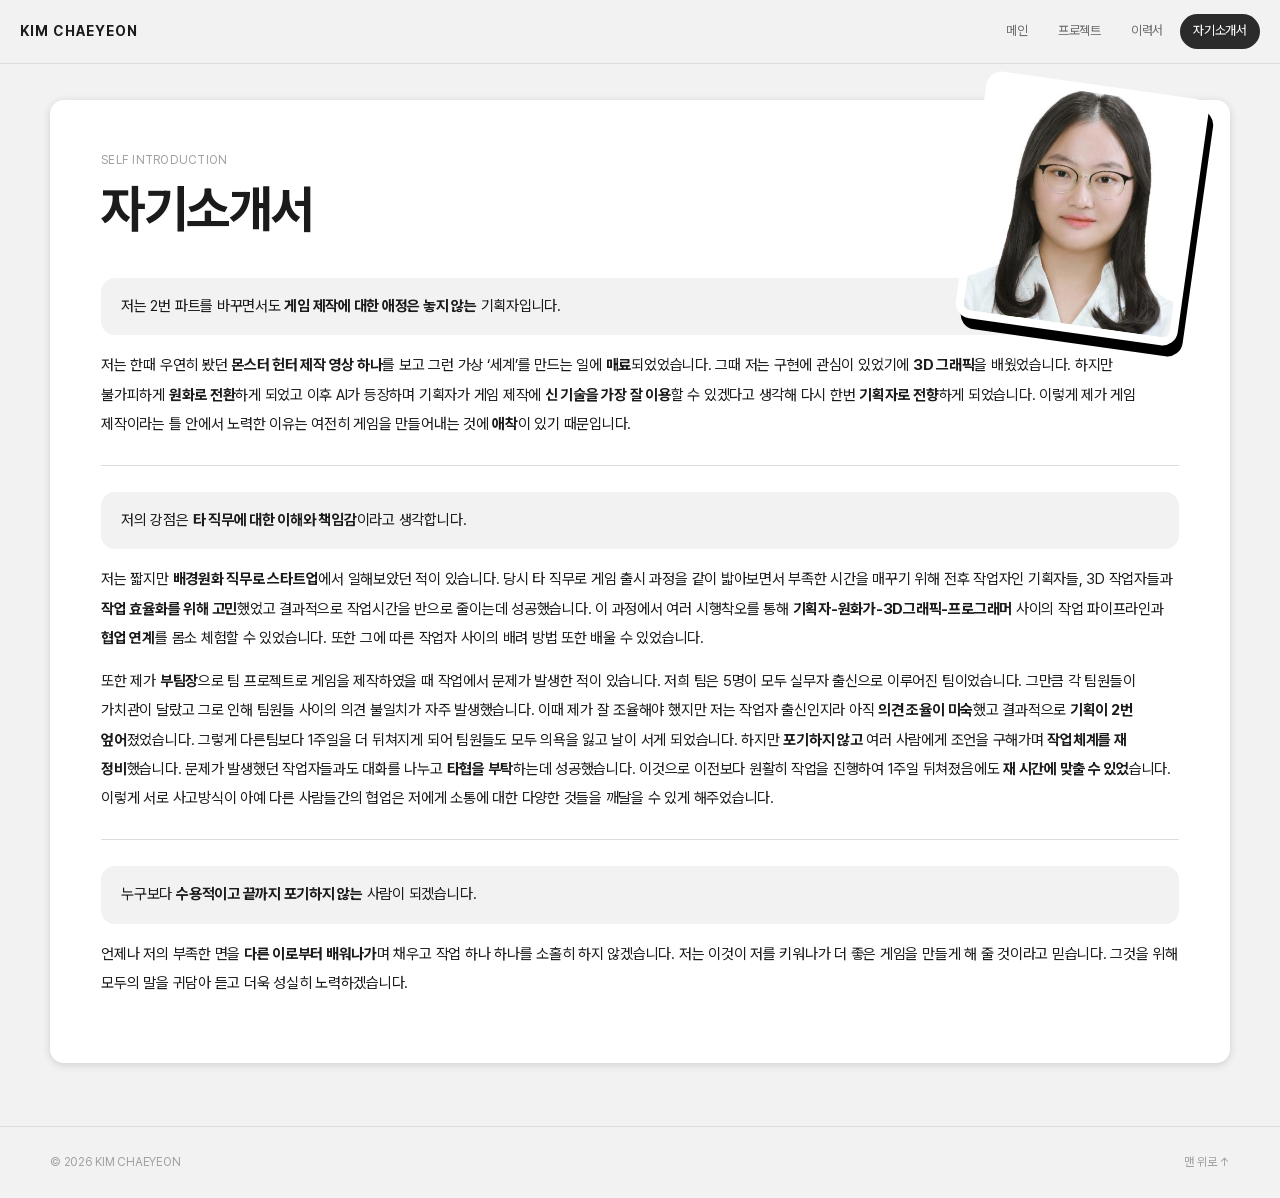
==== commit ba66f0ab: "이력서·자기소개서를 옛 레이아웃으로 되돌리고 메인 문구·모바일 조정 - 메인 제목을 "철두철미한 하이브리드 기획자 / 김채연" 으로 교체 - 모바일에서 이력서·자기소개서 버튼의 기" ====
--- a/cover-letter.html
+++ b/cover-letter.html
@@ -21,11 +21,12 @@
 </header>
 
 <main id="main" class="wrap page">
-  <p class="label">자기소개서</p>
-  <section class="panel cover">
-    <span class="cover-tag" aria-hidden="true"></span>
-    <article class="box cover-body" id="cover-letter-body"></article>
-  </section>
+  <article class="box cover-page">
+    <figure class="cover-tag"><img src="assets/profile.jpg" alt="김채연 프로필 사진"></figure>
+    <p class="label">SELF INTRODUCTION</p>
+    <h1>자기소개서</h1>
+    <div class="cover-body" id="cover-letter-body"></div>
+  </article>
 </main>
 
 <footer><div class="wrap"><span>© 2026 KIM CHAEYEON</span><a href="#main">맨 위로 ↑</a></div></footer>
--- a/assets/style.css
+++ b/assets/style.css
@@ -49,52 +49,76 @@
 .label{margin:0 0 8px;color:var(--dim);font-size:12px;letter-spacing:.02em}
 
 /* ===== 공통 상자 ===== */
-.panel{padding:clamp(18px,2.4vw,30px);border-radius:var(--radius-lg);background:var(--panel)}
+.panel{padding:clamp(18px,5.8%,84px);border-radius:var(--radius-lg);background:var(--panel)}
 .box{border-radius:var(--radius);background:var(--box);box-shadow:var(--shadow)}
 
-/* ========== 메인: 히어로 무대 ========== */
-.hero-wrap{padding:clamp(26px,4vh,48px) 0 clamp(40px,6vh,80px)}
-.hero{display:grid;grid-template-columns:minmax(0,1fr) 184px;gap:clamp(16px,2vw,28px);align-items:start}
-.hero-stage{position:relative;min-width:0}
-.screen{position:relative;overflow:hidden;aspect-ratio:16/10;border-radius:var(--radius-lg);
-  background:var(--panel);box-shadow:var(--shadow-lg)}
+/* ========== 메인 ==========
+   피그마 "메인" 프레임의 생김새를 따라간다.
+   회색 바탕 / 살짝 기울어진 큰 네모 / 두꺼운 흰 테두리 + 검은 하드 그림자 /
+   서로 반대로 기울어진 알약 버튼 두 개 / 흰 외곽선이 둘린 기울어진 제목. */
+.hero-wrap{padding:0}
+.frame{background:#929292;padding:clamp(30px,5vw,80px) var(--side) clamp(26px,4vw,64px)}
+.frame-inner{position:relative;display:grid;grid-template-columns:minmax(0,1fr) clamp(170px,26%,520px);
+  gap:clamp(18px,3vw,54px);align-items:start;width:min(100%,1560px);margin-inline:auto}
+.frame-left{min-width:0}
+
+/* 큰 네모 */
+.frame-screen{position:relative;transform:rotate(-1deg)}
+.screen{position:relative;overflow:hidden;aspect-ratio:16/10;
+  border:clamp(7px,.95vw,18px) solid #fff;border-radius:clamp(16px,2vw,40px);
+  background:#d9d9d9;box-shadow:clamp(8px,.8vw,15px) clamp(10px,1vw,19px) 0 0 #000}
 .screen-media{position:absolute;inset:0}
 .screen-media .video-item{width:100%;height:100%;max-width:none;margin:0}
-.screen-media .yt-facade{width:100%;height:100%;aspect-ratio:auto;border:0;border-radius:0;box-shadow:none;background:#1b1b1b}
+.screen-media .yt-facade{width:100%;height:100%;aspect-ratio:auto;border:0;border-radius:0;
+  box-shadow:none;background:#1b1b1b}
 .screen-media .yt-poster,.screen-media .yt-poster>img{height:100%}
 .screen-media .yt-fallback{display:none}
 .screen-media video,.screen-media iframe{display:block;width:100%;height:100%;border:0;object-fit:cover}
 .screen-img{display:block;width:100%;height:100%;object-fit:cover}
-.screen-empty{display:grid;place-items:center;width:100%;height:100%;padding:20px;
-  color:var(--dim);font-size:13px;text-align:center}
-
-/* 제목표 — 무대 왼쪽 위 모서리에 걸침 */
-.hero-label{position:absolute;z-index:2;left:-6px;top:-12px;max-width:min(72%,560px);
-  padding:12px clamp(14px,1.6vw,20px) 14px;border-radius:var(--radius);
-  background:var(--box);box-shadow:var(--shadow)}
-.eyebrow{margin:0 0 4px;color:var(--dim);font-size:11px;letter-spacing:.14em;font-weight:600}
-.hero-label h1{font-size:clamp(22px,2.6vw,36px)}
-.hero-label h1 em{font-style:normal;font-weight:800}
-
-/* 무대 아래 제목 띠 */
-.screen-go{position:absolute;left:0;right:0;bottom:0;z-index:1;display:flex;align-items:center;
-  justify-content:space-between;gap:14px;padding:13px clamp(14px,1.8vw,22px);
-  background:rgba(27,27,27,.86);color:#fff}
-.screen-go b{font-size:clamp(14px,1.5vw,18px);font-weight:650}
-.screen-go span{flex:0 0 auto;color:#d6d6d6;font-size:12px}
-
-/* 좌우 넘김 */
-.stage-nav{display:flex;align-items:center;justify-content:center;gap:14px;margin-top:14px}
-.stage-arrow{width:38px;height:38px;padding:0;border:1px solid var(--line);border-radius:50%;
-  background:var(--box);color:var(--text);font-size:17px;line-height:1;cursor:pointer;box-shadow:var(--shadow)}
-.stage-arrow:hover{background:var(--dark);color:#fff;border-color:var(--dark)}
-.stage-count{min-width:58px;color:var(--dim);font-size:12px;text-align:center}
-
-/* 오른쪽 버튼 */
-.hero-links{display:flex;flex-direction:column;gap:10px;padding-top:clamp(28px,5vw,64px)}
-.hero-links a{display:flex;align-items:center;justify-content:center;min-height:48px;padding:12px 16px;
-  border-radius:999px;background:var(--box);font-size:14px;font-weight:650;box-shadow:var(--shadow)}
-.hero-links a:hover{background:var(--dark);color:#fff}
+.screen-go{position:absolute;inset:0;z-index:1}
+.screen-go b,.screen-go span{position:absolute;left:-9999px}
+.screen-empty{display:grid;place-items:center;width:100%;height:100%;padding:5%;
+  color:#7f7f7f;font-size:clamp(11px,.9vw,15px);text-align:center}
+
+/* 제목 — 큰 네모 왼쪽 위 모서리에 기울어져 걸친다 */
+.t-sm,.t-lg{position:absolute;z-index:2;margin:0;white-space:nowrap;line-height:1.15;
+  font-weight:800;color:#000;transform-origin:left center;
+  -webkit-text-stroke:clamp(4px,.5vw,10px) #fff;paint-order:stroke fill}
+.t-sm{left:-4%;top:5.7%;font-size:clamp(17px,2.5vw,56px);transform:translateY(-50%) rotate(-9deg)}
+.t-lg{left:-2.8%;top:16%;font-size:clamp(26px,3.8vw,84px);transform:translateY(-50%) rotate(-9deg)}
+
+/* 아래 좌우 화살표 */
+.frame-nav{display:flex;justify-content:flex-end;gap:clamp(14px,2vw,38px);
+  margin:clamp(14px,1.6vw,26px) clamp(10px,4%,70px) 0 0}
+.arrow{width:clamp(26px,2.6vw,52px);aspect-ratio:1;padding:0;border:0;background:none;
+  cursor:pointer;color:#4a4a4a}
+.arrow svg{display:block;width:100%;height:100%;fill:none;stroke:currentColor;stroke-width:2;
+  stroke-linecap:round;stroke-linejoin:round}
+.arrow:hover{color:#111}
+
+/* 오른쪽 알약 버튼 두 개 — 서로 반대로 기울어져 있다 */
+.frame-right{display:flex;flex-direction:column;gap:clamp(16px,2.6vw,52px);padding-top:clamp(4px,1vw,22px)}
+.frame-pill{display:grid;place-items:center;min-height:clamp(50px,7.2vw,137px);padding:clamp(10px,1vw,20px);
+  border:clamp(5px,.9vw,18px) solid #fff;border-radius:999px;background:#d9d9d9;
+  color:#fff;font-size:clamp(14px,1.6vw,34px);font-weight:800;line-height:1.1;text-align:center;
+  box-shadow:clamp(5px,.5vw,10px) clamp(6px,.6vw,12px) 0 0 #000}
+.pill-a{transform:rotate(-2.7deg)}
+.pill-b{transform:rotate(2.6deg)}
+.frame-pill:hover{background:#c9c9c9}
+
+/* 좁은 화면: 한 줄로 쌓는다 */
+@media(max-width:760px){
+  .frame{padding:26px var(--side) 30px}
+  .frame-inner{grid-template-columns:1fr;gap:18px}
+  .frame-right{flex-direction:row;gap:10px;padding-top:0}
+  .frame-pill{flex:1}
+  /* 좁은 화면에서는 버튼을 기울이지 않고, 넘김 버튼은 오른쪽에 붙인다 */
+  .pill-a,.pill-b{transform:none}
+  .frame-nav{justify-content:flex-end;margin-right:0}
+  /* 제목이 화면 밖으로 잘리지 않게 안쪽으로 */
+  .t-sm{left:1%;top:4%}
+  .t-lg{left:3%;top:15%}
+}
 
 /* ========== 프로젝트 상세 ========== */
 .page{padding:clamp(26px,4vh,46px) 0 clamp(50px,7vh,90px)}
@@ -149,66 +173,101 @@
 .ba-arrow{color:var(--dim);font-size:22px;text-align:center}
 .ba-note{margin-top:14px;color:var(--sub);font-size:14px;line-height:1.8;white-space:pre-line;word-break:keep-all}
 
-/* ========== 이력서 ========== */
-.panel-head{display:flex;align-items:center;gap:12px;margin-bottom:10px}
-.panel-head .label{margin:0}
-.panel-next{margin-left:auto;display:grid;place-items:center;width:34px;height:34px;border-radius:50%;
-  background:var(--box);color:var(--text);font-size:16px;box-shadow:var(--shadow)}
-.panel-next:hover{background:var(--dark);color:#fff}
-.rs-top{display:grid;grid-template-columns:clamp(130px,15vw,190px) minmax(0,1fr);gap:clamp(14px,1.8vw,22px)}
-.rs-photo{overflow:hidden;aspect-ratio:3/4;border-radius:var(--radius);background:#c9c9c9;box-shadow:var(--shadow)}
-.rs-photo img{display:block;width:100%;height:100%;object-fit:cover}
-.rs-info{padding:clamp(18px,2.2vw,28px)}
-.rs-name{font-size:clamp(22px,2.6vw,32px)}
-.rs-role{margin-bottom:10px;color:var(--dim);font-size:12px;letter-spacing:.12em;font-weight:600}
-.rs-dl{display:flex;flex-wrap:wrap;gap:8px 26px;margin-top:14px}
-.rs-dl div{min-width:0}
+/* ========== 이력서 (옛 레이아웃, 현재 색) ========== */
+.page-head{display:flex;justify-content:space-between;align-items:flex-end;gap:24px;
+  margin-bottom:clamp(16px,2.2vw,30px)}
+.page-head h1{font-size:clamp(30px,4vw,54px)}
+.page-head .label{margin:0 0 4px}
+
+.resume-profile{display:grid;grid-template-columns:clamp(140px,15vw,210px) minmax(0,.85fr) minmax(0,1.3fr);
+  gap:clamp(18px,2.4vw,34px);padding:clamp(20px,2.6vw,36px);align-items:start}
+.resume-profile>img{display:block;width:100%;aspect-ratio:4/5;object-fit:cover;border-radius:var(--radius)}
+.profile-copy h2{margin:2px 0 0;font-size:clamp(24px,2.8vw,34px)}
+.rs-sub{margin:0 0 8px;color:var(--dim);font-size:11px;letter-spacing:.12em;font-weight:600}
+.rs-dl{display:grid;gap:10px;margin-top:clamp(14px,1.8vw,22px)}
 .rs-dl dt{color:var(--dim);font-size:11px}
 .rs-dl dd{margin:2px 0 0;font-size:14px}
-.rs-grid{display:grid;grid-template-columns:clamp(150px,19vw,250px) minmax(0,1fr);
-  gap:clamp(14px,1.8vw,22px);margin-top:clamp(14px,1.8vw,22px);align-items:stretch}
-.rs-col{display:flex;flex-direction:column;gap:clamp(12px,1.6vw,18px)}
-.rs-col>.box{flex:1;padding:16px 18px}
-.rs-big{padding:clamp(18px,2.2vw,28px)}
-.rs-sub{margin:0 0 10px;color:var(--dim);font-size:11px;letter-spacing:.12em;font-weight:600}
-.rs-empty{color:var(--dim);font-size:13px}
-.rs-list>li{padding:12px 0;border-top:1px solid var(--line)}
-.rs-list>li:first-child{border-top:0}
-.rs-list time{display:block;color:var(--dim);font-size:12px}
-.rs-list strong{font-size:14px;font-weight:650}
-.rs-list p{margin-top:4px;color:var(--sub);font-size:13px}
-.rs-block+.rs-block{margin-top:clamp(18px,2.4vw,30px);padding-top:clamp(18px,2.4vw,30px);border-top:1px solid var(--line)}
+.skill-panel{min-width:0}
 .skill-grid{display:grid;grid-template-columns:repeat(auto-fit,minmax(150px,1fr));gap:10px}
 .skill-item{display:grid;grid-template-columns:30px 1fr;gap:10px;align-items:center;
-  padding:9px 12px;border:1px solid var(--line);border-radius:10px}
+  padding:9px 12px;border:1px solid var(--line);border-radius:10px;background:var(--bg)}
 .skill-item img{width:30px;height:30px;object-fit:contain}
 .skill-item b{display:block;font-size:13px;font-weight:650}
 .dots{display:flex;gap:4px;margin-top:5px}
 .dots i{width:8px;height:8px;border-radius:50%;background:#e2e2e2}
 .dots i.on{background:var(--dark)}
-.rs-download{display:flex;align-items:center;justify-content:space-between;gap:16px;flex-wrap:wrap;
-  margin-top:clamp(14px,1.8vw,22px);padding:clamp(16px,2vw,24px)}
-.btn{display:inline-flex;align-items:center;justify-content:center;min-height:42px;padding:11px 20px;
+
+.rs-block{margin-top:clamp(12px,1.6vw,20px);padding:clamp(20px,2.6vw,36px)}
+.rs-block h2{margin:0 0 clamp(14px,1.8vw,22px);font-size:clamp(19px,2.2vw,26px)}
+.rs-empty{color:var(--dim);font-size:13px}
+
+/* 프로젝트 목록 — 좌우로 끌어서 넘기는 가로 목록 */
+.rs-rail{display:flex;gap:12px;overflow-x:auto;padding-bottom:6px;scrollbar-width:thin;
+  -webkit-overflow-scrolling:touch}
+.rs-rail.dragging{cursor:grabbing;-webkit-user-select:none;user-select:none}
+.rs-rail>article{flex:0 0 clamp(210px,23vw,280px);padding:18px;border:1px solid var(--line);
+  border-radius:var(--radius);background:var(--bg)}
+.rs-rail time{display:block;color:var(--dim);font-size:12px}
+.rs-rail h3{margin:6px 0;font-size:16px}
+.rs-rail b{display:block;color:var(--sub);font-size:12px;font-weight:600}
+.rs-rail p{margin-top:8px;color:var(--sub);font-size:13px}
+
+.rs-list>li{padding:14px 0;border-top:1px solid var(--line)}
+.rs-list>li:first-child{border-top:0;padding-top:0}
+.rs-list time{display:block;color:var(--dim);font-size:12px}
+.rs-list strong{font-size:15px;font-weight:650}
+.rs-list p{margin-top:4px;color:var(--sub);font-size:13px}
+
+.personal-list>div{display:grid;grid-template-columns:120px 1fr;gap:16px;padding:12px 0;
+  border-top:1px solid var(--line)}
+.personal-list>div:first-child{border-top:0;padding-top:0}
+.personal-list time{color:var(--dim);font-size:12px}
+.personal-list strong{font-size:14px;font-weight:600}
+
+.mini-row{display:grid;grid-template-columns:repeat(3,minmax(0,1fr));gap:clamp(12px,1.6vw,20px)}
+.mini-row>.rs-block{margin-top:clamp(12px,1.6vw,20px)}
+
+.rs-download{display:flex;align-items:center;justify-content:space-between;gap:20px;flex-wrap:wrap;
+  margin-top:clamp(12px,1.6vw,20px);padding:clamp(20px,2.6vw,36px)}
+.rs-download h2{margin:2px 0 6px;font-size:clamp(19px,2.2vw,26px)}
+.btn{display:inline-flex;align-items:center;justify-content:center;min-height:44px;padding:12px 22px;
   border-radius:999px;background:var(--dark);color:#fff;font-size:13px;font-weight:650}
 .btn.ghost{background:var(--box);color:var(--text);border:1px solid var(--line)}
 .btn:hover{opacity:.88}
 
-/* ========== 자기소개서 ========== */
-.cover{position:relative}
-.cover-body{padding:clamp(24px,3.4vw,54px);font-size:15px;line-height:1.95;word-break:keep-all}
+/* ========== 자기소개서 (옛 레이아웃, 현재 색) ========== */
+.cover-page{position:relative;padding:clamp(26px,4vw,64px)}
+.cover-page h1{margin:2px 0 clamp(20px,3vw,40px);font-size:clamp(30px,4vw,54px)}
+.cover-body{font-size:15px;line-height:1.95;word-break:keep-all}
 .cover-body h2{margin:34px 0 12px;padding-top:20px;border-top:1px solid var(--line);font-size:19px}
 .cover-body h2:first-child{margin-top:0;padding-top:0;border-top:0}
 .cover-body p{margin:0 0 14px;color:var(--text)}
 .cover-body strong{font-weight:700}
-.cover-body blockquote{margin:0 0 16px;padding:14px 20px;border-radius:var(--radius);
-  background:var(--bg);color:var(--text)}
+.cover-body blockquote{margin:0 0 16px;padding:14px 20px;border-radius:var(--radius);background:var(--bg)}
 .cover-body blockquote p:last-child{margin-bottom:0}
 .cover-body hr{height:0;margin:26px 0;border:0;border-top:1px solid var(--line)}
-.cover-body ul,.cover-body ol{margin:0 0 14px;padding-left:22px;color:var(--text)}
+.cover-body ul,.cover-body ol{margin:0 0 14px;padding-left:22px}
 .cover-body li{margin:4px 0}
-.cover-tag{position:absolute;right:clamp(10px,2vw,34px);top:-18px;width:clamp(56px,7vw,86px);
-  aspect-ratio:1;border-radius:12px;background:var(--box);box-shadow:var(--shadow-lg);
-  transform:rotate(9deg)}
+/* 오른쪽 위 초상화 */
+.cover-tag{position:absolute;z-index:2;right:clamp(14px,3%,52px);top:clamp(-18px,-1.6%,-10px);margin:0;
+  width:clamp(100px,19%,250px);aspect-ratio:9/10;overflow:hidden;
+  border:clamp(5px,.7vw,14px) solid #fff;border-radius:clamp(10px,1.2vw,22px);background:var(--box);
+  box-shadow:clamp(5px,.5vw,10px) clamp(7px,.8vw,16px) 0 0 #000;transform:rotate(8deg)}
+.cover-tag img{display:block;width:100%;height:100%;object-fit:cover}
+/* 머리말이 초상화와 겹치지 않도록 */
+.cover-page .label,.cover-page h1{padding-right:clamp(110px,22%,290px)}
+
+@media(max-width:900px){
+  .resume-profile{grid-template-columns:clamp(130px,22vw,190px) minmax(0,1fr)}
+  .skill-panel{grid-column:1/-1}
+  .mini-row{grid-template-columns:1fr}
+}
+@media(max-width:640px){
+  .resume-profile{grid-template-columns:1fr}
+  .resume-profile>img{aspect-ratio:4/3}
+  .personal-list>div{grid-template-columns:84px 1fr;gap:10px}
+  .cover-tag{width:min(34%,130px);transform:rotate(6deg)}
+}
 
 /* ========== 포트폴리오 목록 ========== */
 .proj-grid{display:grid;grid-template-columns:repeat(auto-fill,minmax(250px,1fr));gap:clamp(12px,1.6vw,20px)}
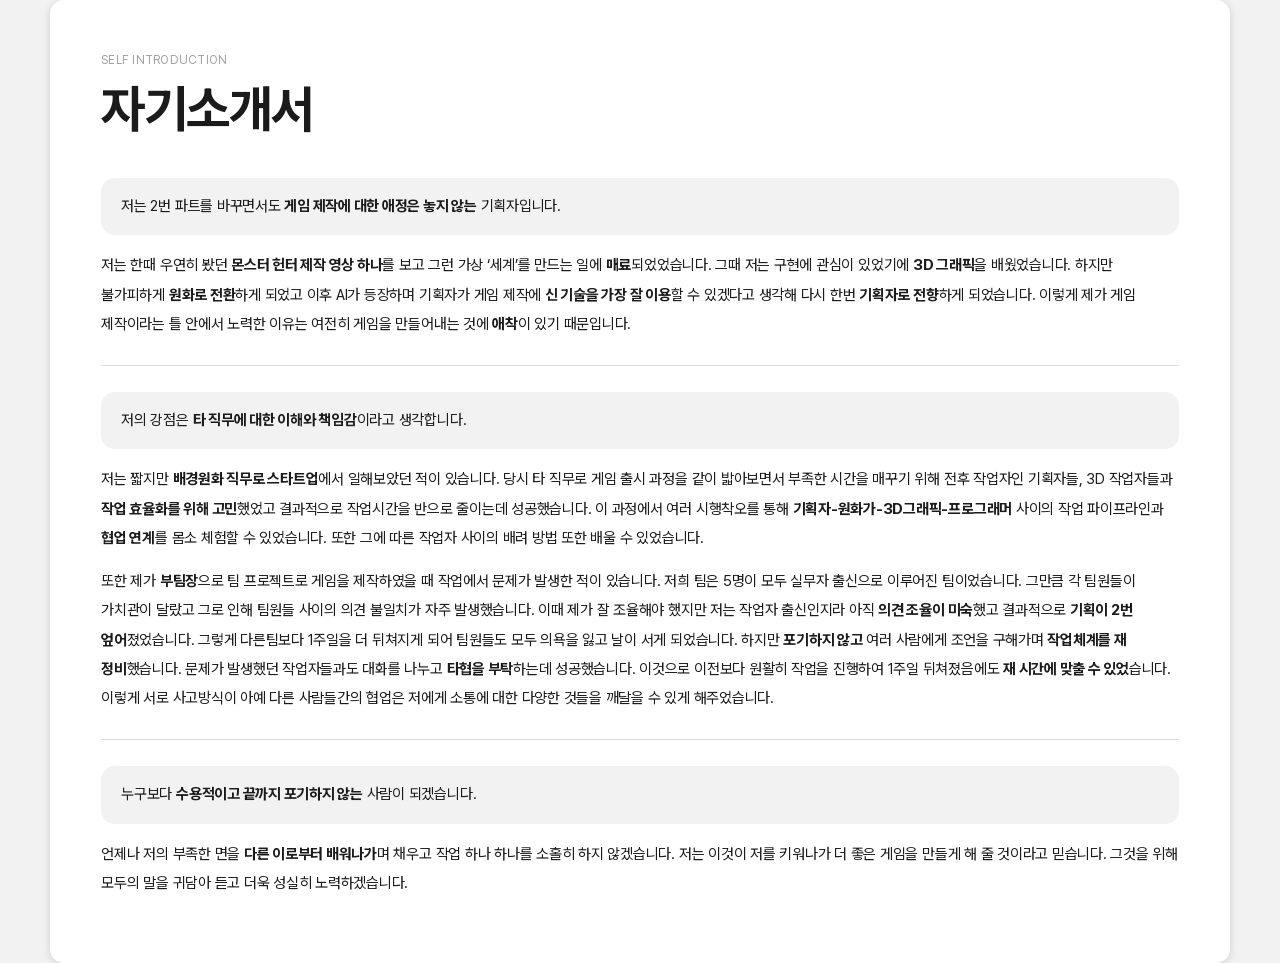
==== commit 59be0114: "상단 바·푸터 제거, 자기소개서 초상화 제거 - 다섯 페이지에서 상단 내비게이션 바와 하단 푸터를 전부 뺐다 (관련 CSS 도 삭제) - 메인 회색 판이 화면을 꽉 채우도록 하고," ====
--- a/cover-letter.html
+++ b/cover-letter.html
@@ -10,26 +10,15 @@
 <body>
 <a class="skip" href="#main">본문 바로가기</a>
 
-<header class="top">
-  <a class="brand" href="index.html">KIM CHAEYEON</a>
-  <nav aria-label="페이지 이동">
-    <a href="index.html">메인</a>
-    <a href="portfolio.html">프로젝트</a>
-    <a href="resume.html">이력서</a>
-    <a class="active" href="cover-letter.html" aria-current="page">자기소개서</a>
-  </nav>
-</header>
 
 <main id="main" class="wrap page">
   <article class="box cover-page">
-    <figure class="cover-tag"><img src="assets/profile.jpg" alt="김채연 프로필 사진"></figure>
     <p class="label">SELF INTRODUCTION</p>
     <h1>자기소개서</h1>
     <div class="cover-body" id="cover-letter-body"></div>
   </article>
 </main>
 
-<footer><div class="wrap"><span>© 2026 KIM CHAEYEON</span><a href="#main">맨 위로 ↑</a></div></footer>
 <script src="assets/data.js"></script>
 <script src="assets/markdown.js"></script>
 <script src="assets/app.js"></script>
--- a/assets/style.css
+++ b/assets/style.css
@@ -35,16 +35,6 @@
 .skip{position:absolute;left:-9999px}
 .skip:focus{left:16px;top:16px;z-index:50;padding:10px 14px;background:var(--dark);color:#fff;border-radius:8px}
 
-/* ===== 상단 바 ===== */
-.top{position:sticky;top:0;z-index:30;display:flex;align-items:center;gap:24px;
-  padding:14px var(--side);background:rgba(242,242,242,.92);
-  -webkit-backdrop-filter:blur(12px);backdrop-filter:blur(12px);border-bottom:1px solid var(--line)}
-.brand{font-size:14px;font-weight:700;letter-spacing:.08em}
-.top nav{margin-left:auto;display:flex;gap:4px;flex-wrap:wrap}
-.top nav a{padding:7px 13px;border-radius:999px;color:var(--sub);font-size:13px}
-.top nav a:hover{background:#e6e6e6;color:var(--text)}
-.top nav a.active{background:var(--dark);color:#fff}
-
 /* ===== 섹션 이름표 (와이어프레임의 작은 회색 글씨) ===== */
 .label{margin:0 0 8px;color:var(--dim);font-size:12px;letter-spacing:.02em}
 
@@ -57,7 +47,10 @@
    회색 바탕 / 살짝 기울어진 큰 네모 / 두꺼운 흰 테두리 + 검은 하드 그림자 /
    서로 반대로 기울어진 알약 버튼 두 개 / 흰 외곽선이 둘린 기울어진 제목. */
 .hero-wrap{padding:0}
-.frame{background:#929292;padding:clamp(30px,5vw,80px) var(--side) clamp(26px,4vw,64px)}
+/* 기울어진 제목이 왼쪽으로 삐져나오므로 좌우 여백을 넉넉히 준다.
+   상단 바가 없어 화면 전체를 회색 판으로 채운다. */
+.frame{display:grid;align-items:center;min-height:100vh;min-height:100svh;background:#929292;
+  padding:clamp(40px,6vw,96px) clamp(30px,5vw,110px)}
 .frame-inner{position:relative;display:grid;grid-template-columns:minmax(0,1fr) clamp(170px,26%,520px);
   gap:clamp(18px,3vw,54px);align-items:start;width:min(100%,1560px);margin-inline:auto}
 .frame-left{min-width:0}
@@ -67,7 +60,7 @@
 .screen{position:relative;overflow:hidden;aspect-ratio:16/10;
   border:clamp(7px,.95vw,18px) solid #fff;border-radius:clamp(16px,2vw,40px);
   background:#d9d9d9;box-shadow:clamp(8px,.8vw,15px) clamp(10px,1vw,19px) 0 0 #000}
-.screen-media{position:absolute;inset:0}
+.screen-media{position:absolute;inset:0;display:block}
 .screen-media .video-item{width:100%;height:100%;max-width:none;margin:0}
 .screen-media .yt-facade{width:100%;height:100%;aspect-ratio:auto;border:0;border-radius:0;
   box-shadow:none;background:#1b1b1b}
@@ -75,8 +68,7 @@
 .screen-media .yt-fallback{display:none}
 .screen-media video,.screen-media iframe{display:block;width:100%;height:100%;border:0;object-fit:cover}
 .screen-img{display:block;width:100%;height:100%;object-fit:cover}
-.screen-go{position:absolute;inset:0;z-index:1}
-.screen-go b,.screen-go span{position:absolute;left:-9999px}
+.screen-go{position:absolute;inset:0;z-index:1;display:block;cursor:pointer}
 .screen-empty{display:grid;place-items:center;width:100%;height:100%;padding:5%;
   color:#7f7f7f;font-size:clamp(11px,.9vw,15px);text-align:center}
 
@@ -120,58 +112,82 @@
   .t-lg{left:3%;top:15%}
 }
 
-/* ========== 프로젝트 상세 ========== */
-.page{padding:clamp(26px,4vh,46px) 0 clamp(50px,7vh,90px)}
-.back{display:inline-block;margin-bottom:16px;color:var(--sub);font-size:13px}
-.back:hover{color:var(--text)}
+/* ========== 프로젝트 상세 ==========
+   피그마 "프로젝트" + "Slide 16:9 - 3" 두 프레임이 위아래로 이어진 한 페이지.
+   공통: 흰 테두리(또는 회색 테두리) + 검은 하드 그림자, 모서리 둥근 사각형. */
+.pj-empty{display:grid;place-items:center;width:100%;height:100%;padding:6%;
+  color:#8a8a8a;font-size:clamp(11px,1vw,17px);text-align:center}
 
 /* 1) 16:9 슬라이드 */
-.slides{position:relative;overflow:hidden;aspect-ratio:16/9;border-radius:var(--radius-lg);
-  background:var(--panel);box-shadow:var(--shadow-lg)}
-.slides-view{position:absolute;inset:0}
-.slides-view img{display:block;width:100%;height:100%;object-fit:cover}
-.slides-view .screen-empty{color:#8a8a8a}
-.slides-head{position:absolute;z-index:2;left:clamp(16px,2vw,26px);top:clamp(16px,2vw,24px);max-width:60%}
-.slides-head h1{font-size:clamp(22px,3vw,40px);color:#fff;text-shadow:0 1px 10px rgba(0,0,0,.5)}
-.slides-head .tags{margin-top:6px;color:#e4e4e4;font-size:13px;text-shadow:0 1px 8px rgba(0,0,0,.5)}
-.slides-thumbs{position:absolute;z-index:2;right:clamp(14px,1.8vw,22px);top:clamp(14px,1.8vw,22px);
-  display:flex;gap:8px}
-.slide-thumb{width:clamp(44px,4.4vw,62px);aspect-ratio:1;padding:0;overflow:hidden;border:2px solid transparent;
-  border-radius:10px;background:var(--box);cursor:pointer;line-height:0;box-shadow:var(--shadow)}
-.slide-thumb img{width:100%;height:100%;object-fit:cover;opacity:.7}
-.slide-thumb.on{border-color:#fff}
-.slide-thumb.on img,.slide-thumb:hover img{opacity:1}
-.slides-meta{position:absolute;z-index:2;left:clamp(16px,2vw,26px);bottom:clamp(14px,1.6vw,20px);
-  color:#efefef;font-size:12px;text-shadow:0 1px 8px rgba(0,0,0,.5)}
-
-/* 2) 소개 */
-.brief{display:grid;grid-template-columns:clamp(150px,18vw,230px) minmax(0,1fr);
-  gap:clamp(18px,2.6vw,36px);align-items:start;margin-top:clamp(22px,3vw,40px)}
-.brief-shot{margin:0;aspect-ratio:1;overflow:hidden;border-radius:var(--radius);
-  background:var(--box);box-shadow:var(--shadow);display:grid;place-items:center}
-.brief-shot img{width:100%;height:100%;object-fit:cover}
-.brief-shot .screen-empty{font-size:12px}
-.position{text-align:right;color:var(--sub);font-size:14px}
-.position b{margin-left:8px;color:var(--text);font-size:clamp(20px,2.4vw,30px);font-weight:800;letter-spacing:-.02em}
-.brief-copy h2{margin:14px 0 10px;font-size:clamp(17px,1.9vw,22px)}
-.brief-copy p{color:var(--sub);font-size:15px;line-height:1.85;white-space:pre-line;word-break:keep-all}
-
-/* 인용 */
-.quote{max-width:720px;margin:clamp(22px,3vw,38px) auto 0;padding:18px 26px;border-radius:999px;
-  background:var(--box);box-shadow:var(--shadow);color:var(--text);font-size:15px;
+.pj-hero{position:relative;width:100%;aspect-ratio:16/9;overflow:hidden;background:#929292}
+.pj-slide{position:absolute;inset:0;display:grid;place-items:center}
+.pj-slide img{width:100%;height:100%;object-fit:cover}
+.pj-head{position:absolute;z-index:2;left:3.2%;top:3.8%;max-width:62%}
+.pj-head h1{color:#fff;font-size:clamp(26px,5vw,96px);font-weight:800;
+  text-shadow:0 2px 14px rgba(0,0,0,.4)}
+.pj-tags{margin-top:.35em;color:#fff;font-size:clamp(14px,2.5vw,48px);font-weight:800;
+  white-space:pre-wrap;text-shadow:0 2px 12px rgba(0,0,0,.4)}
+.pj-thumbs{position:absolute;z-index:2;right:3.3%;top:3.8%;display:flex;gap:clamp(6px,1.4vw,28px)}
+.pj-thumb{width:clamp(44px,8.6vw,165px);aspect-ratio:165/182;padding:0;overflow:hidden;
+  border:clamp(4px,.63vw,12px) solid #fff;border-radius:clamp(12px,2.08vw,40px);
+  background:#d9d9d9;cursor:pointer;line-height:0;
+  box-shadow:clamp(2px,.16vw,3px) clamp(6px,.83vw,16px) 0 0 #000}
+.pj-thumb img{width:100%;height:100%;object-fit:cover;opacity:.75}
+.pj-thumb.on img,.pj-thumb:hover img{opacity:1}
+
+/* 2) 참여 포지션 — 오른쪽 위에 기울어져 있다 */
+.pj-intro{background:#fdfdfd;padding:clamp(22px,4vw,76px) 0 0}
+.pj-position{text-align:right;font-size:clamp(22px,5vw,96px);font-weight:800;color:#000;
+  transform:rotate(4.56deg);transform-origin:right center}
+.pj-position b{font-weight:800}
+
+/* 3) 회색 띠 — 이미지 + 글, 그 아래 인용 */
+.pj-band{position:relative;margin-top:clamp(26px,5vw,96px);padding-bottom:clamp(30px,5vw,96px);
+  background:#c8c8c8}
+.pj-row{display:grid;grid-template-columns:minmax(0,613fr) minmax(0,1065fr);
+  gap:clamp(18px,3.5vw,66px);align-items:start}
+.pj-shot{margin:clamp(-26px,-4.5vw,-90px) 0 0;overflow:hidden;aspect-ratio:613/547;
+  border:clamp(6px,.94vw,18px) solid #b8b8b8;border-radius:clamp(14px,2.08vw,40px);background:#fff;
+  box-shadow:clamp(4px,.52vw,10px) clamp(8px,1.25vw,24px) 0 0 #000;display:grid;place-items:center}
+.pj-shot img{width:100%;height:100%;object-fit:cover}
+.pj-copy{padding-top:clamp(10px,2.4vw,46px)}
+.pj-copy h2{font-size:clamp(17px,2.5vw,48px);font-weight:800;color:#000;word-break:keep-all}
+.pj-copy p{margin-top:clamp(10px,1.3vw,25px);font-size:clamp(13px,1.67vw,32px);font-weight:500;
+  line-height:1.5;color:#000;white-space:pre-line;word-break:keep-all}
+.pj-quote{width:min(100%,1197px);margin:clamp(26px,5vw,96px) auto 0;
+  padding:clamp(16px,2.4vw,46px) clamp(18px,3vw,56px);border-radius:clamp(14px,2.08vw,40px);
+  background:#fff;color:#000;font-size:clamp(15px,2.1vw,40px);font-weight:800;
   text-align:center;word-break:keep-all}
-.quote:empty{display:none}
-
-/* 3) 해결 과정 */
-.solve{margin-top:clamp(34px,5vw,64px)}
-.solve h2{font-size:clamp(18px,2.1vw,24px)}
-.ba{display:grid;grid-template-columns:minmax(0,1fr) 44px minmax(0,1fr);gap:10px;align-items:center;
-  margin-top:16px}
-.ba-box{aspect-ratio:4/3;overflow:hidden;border-radius:var(--radius);background:var(--box);
-  box-shadow:var(--shadow);display:grid;place-items:center}
-.ba-box img{width:100%;height:100%;object-fit:cover}
-.ba-arrow{color:var(--dim);font-size:22px;text-align:center}
-.ba-note{margin-top:14px;color:var(--sub);font-size:14px;line-height:1.8;white-space:pre-line;word-break:keep-all}
+
+/* 4) 해결 과정 */
+.pj-solve{background:#fdfdfd;padding:clamp(28px,5vw,96px) 0 clamp(20px,3vw,56px)}
+.pj-solve-title{display:inline-block;font-size:clamp(22px,3.33vw,64px);font-weight:800;color:#000;
+  transform:rotate(-7.98deg);transform-origin:left center;margin-left:.6em}
+.pj-ba{display:grid;grid-template-columns:minmax(0,1fr) clamp(40px,4vw,77px) minmax(0,1fr);
+  gap:clamp(10px,1.5vw,28px);align-items:center;margin-top:clamp(20px,3.5vw,66px)}
+.pj-ba-box{overflow:hidden;aspect-ratio:703/570;border:clamp(6px,.94vw,18px) solid #b8b8b8;
+  border-radius:clamp(14px,2.08vw,40px);background:#fff;display:grid;place-items:center;
+  box-shadow:clamp(4px,.57vw,11px) clamp(8px,1.3vw,25px) 0 0 #000}
+.pj-ba-box img{width:100%;height:100%;object-fit:cover}
+.pj-arrow{color:#000;font-size:clamp(22px,2.6vw,50px);text-align:center;line-height:1}
+.pj-note{margin-top:clamp(18px,3vw,56px);padding-left:clamp(0px,4.7vw,90px);
+  font-size:clamp(13px,1.67vw,32px);font-weight:500;line-height:1.5;color:#000;
+  white-space:pre-line;word-break:keep-all}
+
+/* 5) 숏폼 영상 · 상세 기획서 */
+.pj-extra{display:block;padding:clamp(34px,5vw,90px) 0 clamp(50px,7vh,100px)}
+.pj-extra h2{margin-bottom:14px;font-size:clamp(18px,2.1vw,26px)}
+.pj-extra .back{display:inline-block;margin-top:clamp(28px,4vw,56px);color:var(--sub);font-size:13px}
+.pj-extra .back:hover{color:var(--text)}
+
+@media(max-width:760px){
+  .pj-row{grid-template-columns:1fr}
+  .pj-shot{margin-top:-24px}
+  .pj-ba{grid-template-columns:1fr;gap:10px}
+  .pj-arrow{transform:rotate(90deg)}
+  .pj-note{padding-left:0}
+  .pj-thumbs{gap:5px}
+}
 
 /* ========== 이력서 (옛 레이아웃, 현재 색) ========== */
 .page-head{display:flex;justify-content:space-between;align-items:flex-end;gap:24px;
@@ -248,14 +264,6 @@
 .cover-body hr{height:0;margin:26px 0;border:0;border-top:1px solid var(--line)}
 .cover-body ul,.cover-body ol{margin:0 0 14px;padding-left:22px}
 .cover-body li{margin:4px 0}
-/* 오른쪽 위 초상화 */
-.cover-tag{position:absolute;z-index:2;right:clamp(14px,3%,52px);top:clamp(-18px,-1.6%,-10px);margin:0;
-  width:clamp(100px,19%,250px);aspect-ratio:9/10;overflow:hidden;
-  border:clamp(5px,.7vw,14px) solid #fff;border-radius:clamp(10px,1.2vw,22px);background:var(--box);
-  box-shadow:clamp(5px,.5vw,10px) clamp(7px,.8vw,16px) 0 0 #000;transform:rotate(8deg)}
-.cover-tag img{display:block;width:100%;height:100%;object-fit:cover}
-/* 머리말이 초상화와 겹치지 않도록 */
-.cover-page .label,.cover-page h1{padding-right:clamp(110px,22%,290px)}
 
 @media(max-width:900px){
   .resume-profile{grid-template-columns:clamp(130px,22vw,190px) minmax(0,1fr)}
@@ -266,7 +274,6 @@
   .resume-profile{grid-template-columns:1fr}
   .resume-profile>img{aspect-ratio:4/3}
   .personal-list>div{grid-template-columns:84px 1fr;gap:10px}
-  .cover-tag{width:min(34%,130px);transform:rotate(6deg)}
 }
 
 /* ========== 포트폴리오 목록 ========== */
@@ -327,12 +334,6 @@
 .media-empty{display:grid;place-items:center;min-height:200px;border:1px dashed var(--line);
   border-radius:var(--radius);background:var(--box);color:var(--dim);font-size:13px;text-align:center;padding:20px}
 
-/* ========== 푸터 ========== */
-footer{border-top:1px solid var(--line);background:var(--bg)}
-footer .wrap{display:flex;justify-content:space-between;align-items:center;gap:16px;
-  padding:26px 0 calc(26px + env(safe-area-inset-bottom));color:var(--dim);font-size:12px}
-footer a:hover{color:var(--text)}
-
 /* ========== 반응형 ========== */
 @media(max-width:900px){
   .hero{grid-template-columns:1fr}
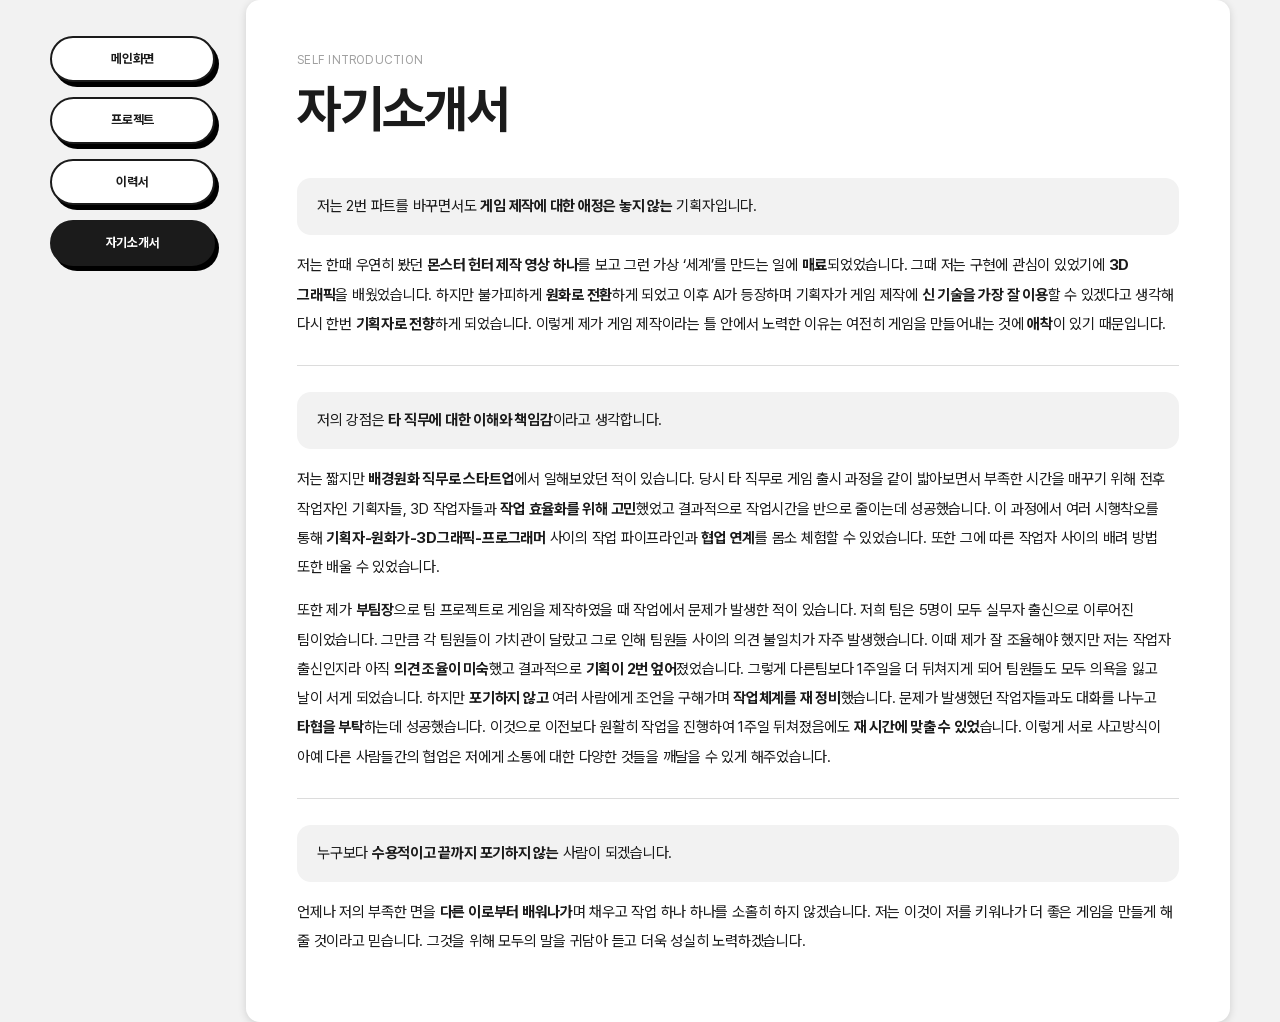
==== commit 17716680: "메인 버튼은 오른쪽 그대로, 이력서·자기소개서에 왼쪽 바로가기 추가 지난번에 "이력서·자기소개서 페이지 왼쪽에 버튼 네 개"를 메인 버튼을 옮기라는 뜻으로 잘못 읽었다. 메인은 원" ====
--- a/cover-letter.html
+++ b/cover-letter.html
@@ -11,12 +11,21 @@
 <a class="skip" href="#main">본문 바로가기</a>
 
 
-<main id="main" class="wrap page">
+<main id="main" class="wrap page with-menu">
+  <nav class="side-menu" aria-label="바로가기">
+    <a href="index.html">메인화면</a>
+    <a href="index.html#projects">프로젝트</a>
+    <a href="resume.html">이력서</a>
+    <a href="cover-letter.html" class="on">자기소개서</a>
+  </nav>
+  <div class="page-body">
+
   <article class="box cover-page">
     <p class="label">SELF INTRODUCTION</p>
     <h1>자기소개서</h1>
     <div class="cover-body" id="cover-letter-body"></div>
   </article>
+  </div>
 </main>
 
 <script src="assets/data.js"></script>
--- a/assets/style.css
+++ b/assets/style.css
@@ -43,73 +43,70 @@
 .box{border-radius:var(--radius);background:var(--box);box-shadow:var(--shadow)}
 
 /* ========== 메인 ==========
-   피그마 "메인" 프레임의 생김새를 따라간다.
-   회색 바탕 / 살짝 기울어진 큰 네모 / 두꺼운 흰 테두리 + 검은 하드 그림자 /
-   서로 반대로 기울어진 알약 버튼 두 개 / 흰 외곽선이 둘린 기울어진 제목. */
+   회색 바탕 / 왼쪽 버튼 네 개 / 기울임 없는 큰 화면 / 화면 위에 얹은 제목.
+   큰 화면과 버튼은 두꺼운 흰 테두리 + 검은 하드 그림자. */
 .hero-wrap{padding:0}
-/* 기울어진 제목이 왼쪽으로 삐져나오므로 좌우 여백을 넉넉히 준다.
-   상단 바가 없어 화면 전체를 회색 판으로 채운다. */
 .frame{display:grid;align-items:center;min-height:100vh;min-height:100svh;background:#929292;
-  padding:clamp(40px,6vw,96px) clamp(30px,5vw,110px)}
-.frame-inner{position:relative;display:grid;grid-template-columns:minmax(0,1fr) clamp(170px,26%,520px);
-  gap:clamp(18px,3vw,54px);align-items:start;width:min(100%,1560px);margin-inline:auto}
+  padding:clamp(34px,5vw,80px) clamp(24px,4vw,72px)}
+.frame-inner{display:grid;grid-template-columns:minmax(0,1fr) clamp(150px,22%,440px);
+  gap:clamp(18px,3vw,56px);align-items:start;width:min(100%,1600px);margin-inline:auto}
+
+/* 오른쪽 알약 버튼 */
+.frame-right{display:flex;flex-direction:column;gap:clamp(12px,2vw,38px);
+  padding-top:clamp(0px,1vw,18px)}
+.frame-pill{display:grid;place-items:center;min-height:clamp(48px,6.2vw,118px);padding:10px 14px;
+  border:clamp(4px,.8vw,16px) solid #fff;border-radius:999px;background:#d9d9d9;color:#fff;
+  font-size:clamp(13px,1.5vw,30px);font-weight:800;line-height:1.1;text-align:center;
+  box-shadow:clamp(4px,.45vw,9px) clamp(5px,.55vw,11px) 0 0 #000}
+.frame-pill:hover{background:#c4c4c4}
+
+/* 큰 화면 — 기울임 없음 */
 .frame-left{min-width:0}
-
-/* 큰 네모 */
-.frame-screen{position:relative;transform:rotate(-1deg)}
+.frame-screen{position:relative}
 .screen{position:relative;overflow:hidden;aspect-ratio:16/10;
   border:clamp(7px,.95vw,18px) solid #fff;border-radius:clamp(16px,2vw,40px);
   background:#d9d9d9;box-shadow:clamp(8px,.8vw,15px) clamp(10px,1vw,19px) 0 0 #000}
-.screen-media{position:absolute;inset:0;display:block}
-.screen-media .video-item{width:100%;height:100%;max-width:none;margin:0}
-.screen-media .yt-facade{width:100%;height:100%;aspect-ratio:auto;border:0;border-radius:0;
-  box-shadow:none;background:#1b1b1b}
-.screen-media .yt-poster,.screen-media .yt-poster>img{height:100%}
-.screen-media .yt-fallback{display:none}
-.screen-media video,.screen-media iframe{display:block;width:100%;height:100%;border:0;object-fit:cover}
+.screen-media{position:absolute;inset:0;display:block;overflow:hidden}
+/* 16:9 영상을 16:10 화면에 꽉 차게 덮는다. 클릭은 위의 링크가 받는다. */
+.screen-video{position:absolute;top:50%;left:50%;transform:translate(-50%,-50%);
+  width:100%;height:56.25%;min-height:100%;min-width:177.78%;border:0;
+  object-fit:cover;pointer-events:none}
 .screen-img{display:block;width:100%;height:100%;object-fit:cover}
 .screen-go{position:absolute;inset:0;z-index:1;display:block;cursor:pointer}
 .screen-empty{display:grid;place-items:center;width:100%;height:100%;padding:5%;
   color:#7f7f7f;font-size:clamp(11px,.9vw,15px);text-align:center}
-
-/* 제목 — 큰 네모 왼쪽 위 모서리에 기울어져 걸친다 */
-.t-sm,.t-lg{position:absolute;z-index:2;margin:0;white-space:nowrap;line-height:1.15;
-  font-weight:800;color:#000;transform-origin:left center;
-  -webkit-text-stroke:clamp(4px,.5vw,10px) #fff;paint-order:stroke fill}
-.t-sm{left:-4%;top:5.7%;font-size:clamp(17px,2.5vw,56px);transform:translateY(-50%) rotate(-9deg)}
-.t-lg{left:-2.8%;top:16%;font-size:clamp(26px,3.8vw,84px);transform:translateY(-50%) rotate(-9deg)}
+/* 제목이 밝은 영상 위에서도 읽히도록 위쪽에 옅은 그늘 */
+.screen:before{content:"";position:absolute;left:0;right:0;top:0;height:40%;z-index:1;
+  background:linear-gradient(rgba(0,0,0,.5),rgba(0,0,0,0));pointer-events:none}
+
+/* 제목 — 화면 위에 얹는다 */
+.screen-title{position:absolute;z-index:2;left:clamp(16px,2.6vw,48px);top:clamp(14px,2.2vw,40px);
+  max-width:72%;pointer-events:none;color:#fff;text-shadow:0 2px 18px rgba(0,0,0,.55)}
+.t-sm,.t-lg{margin:0;line-height:1.16;font-weight:800;white-space:nowrap}
+.t-sm{font-size:clamp(14px,1.8vw,34px)}
+.t-lg{font-size:clamp(24px,3.4vw,66px)}
 
 /* 아래 좌우 화살표 */
 .frame-nav{display:flex;justify-content:flex-end;gap:clamp(14px,2vw,38px);
-  margin:clamp(14px,1.6vw,26px) clamp(10px,4%,70px) 0 0}
-.arrow{width:clamp(26px,2.6vw,52px);aspect-ratio:1;padding:0;border:0;background:none;
-  cursor:pointer;color:#4a4a4a}
+  margin:clamp(14px,1.6vw,26px) clamp(10px,2%,36px) 0 0}
+.arrow{width:clamp(26px,2.4vw,48px);aspect-ratio:1;padding:0;border:0;background:none;
+  cursor:pointer;color:#efefef}
 .arrow svg{display:block;width:100%;height:100%;fill:none;stroke:currentColor;stroke-width:2;
   stroke-linecap:round;stroke-linejoin:round}
-.arrow:hover{color:#111}
-
-/* 오른쪽 알약 버튼 두 개 — 서로 반대로 기울어져 있다 */
-.frame-right{display:flex;flex-direction:column;gap:clamp(16px,2.6vw,52px);padding-top:clamp(4px,1vw,22px)}
-.frame-pill{display:grid;place-items:center;min-height:clamp(50px,7.2vw,137px);padding:clamp(10px,1vw,20px);
-  border:clamp(5px,.9vw,18px) solid #fff;border-radius:999px;background:#d9d9d9;
-  color:#fff;font-size:clamp(14px,1.6vw,34px);font-weight:800;line-height:1.1;text-align:center;
-  box-shadow:clamp(5px,.5vw,10px) clamp(6px,.6vw,12px) 0 0 #000}
-.pill-a{transform:rotate(-2.7deg)}
-.pill-b{transform:rotate(2.6deg)}
-.frame-pill:hover{background:#c9c9c9}
-
-/* 좁은 화면: 한 줄로 쌓는다 */
+.arrow:hover{color:#fff}
+
+/* 메인 아래 — 프로젝트 더보기 */
+.more{background:var(--bg);padding:clamp(40px,6vw,96px) 0 clamp(50px,7vw,110px)}
+.more-title{margin-bottom:clamp(18px,2.4vw,34px);font-size:clamp(20px,2.4vw,38px);font-weight:800}
+
 @media(max-width:760px){
-  .frame{padding:26px var(--side) 30px}
-  .frame-inner{grid-template-columns:1fr;gap:18px}
-  .frame-right{flex-direction:row;gap:10px;padding-top:0}
-  .frame-pill{flex:1}
-  /* 좁은 화면에서는 버튼을 기울이지 않고, 넘김 버튼은 오른쪽에 붙인다 */
-  .pill-a,.pill-b{transform:none}
+  .frame{min-height:0;padding:26px var(--side) 30px}
+  .frame-inner{grid-template-columns:1fr;gap:16px}
+  .frame-right{flex-direction:row;flex-wrap:wrap;padding-top:0}
+  .frame-pill{flex:1 1 30%;min-height:46px;border-width:4px;font-size:13px}
+  .screen-title{left:12px;top:10px;max-width:86%}
+  .t-sm,.t-lg{white-space:normal}
   .frame-nav{justify-content:flex-end;margin-right:0}
-  /* 제목이 화면 밖으로 잘리지 않게 안쪽으로 */
-  .t-sm{left:1%;top:4%}
-  .t-lg{left:3%;top:15%}
 }
 
 /* ========== 프로젝트 상세 ==========
@@ -127,13 +124,18 @@
   text-shadow:0 2px 14px rgba(0,0,0,.4)}
 .pj-tags{margin-top:.35em;color:#fff;font-size:clamp(14px,2.5vw,48px);font-weight:800;
   white-space:pre-wrap;text-shadow:0 2px 12px rgba(0,0,0,.4)}
-.pj-thumbs{position:absolute;z-index:2;right:3.3%;top:3.8%;display:flex;gap:clamp(6px,1.4vw,28px)}
-.pj-thumb{width:clamp(44px,8.6vw,165px);aspect-ratio:165/182;padding:0;overflow:hidden;
+/* 오른쪽 위 — 다른 프로젝트 썸네일. 누르면 내용이 통째로 바뀐다 */
+.pj-thumbs{position:absolute;z-index:2;right:3.3%;top:3.8%;display:flex;gap:clamp(6px,1.4vw,28px);
+  max-width:46%;overflow-x:auto;padding-bottom:4px;scrollbar-width:none}
+.pj-thumbs::-webkit-scrollbar{display:none}
+.pj-thumb{flex:0 0 auto;width:clamp(52px,8.6vw,165px);aspect-ratio:165/182;padding:0;overflow:hidden;
   border:clamp(4px,.63vw,12px) solid #fff;border-radius:clamp(12px,2.08vw,40px);
   background:#d9d9d9;cursor:pointer;line-height:0;
   box-shadow:clamp(2px,.16vw,3px) clamp(6px,.83vw,16px) 0 0 #000}
-.pj-thumb img{width:100%;height:100%;object-fit:cover;opacity:.75}
-.pj-thumb.on img,.pj-thumb:hover img{opacity:1}
+.pj-thumb img{width:100%;height:100%;object-fit:cover;opacity:.8;transition:opacity .15s ease}
+.pj-thumb:hover img{opacity:1}
+.pj-thumb-empty{display:grid;place-items:center;width:100%;height:100%;padding:8%;
+  color:#8a8a8a;font-size:clamp(8px,.7vw,13px);line-height:1.3;text-align:center;word-break:keep-all}
 
 /* 2) 참여 포지션 — 오른쪽 위에 기울어져 있다 */
 .pj-intro{background:#fdfdfd;padding:clamp(22px,4vw,76px) 0 0}
@@ -189,6 +191,19 @@
   .pj-thumbs{gap:5px}
 }
 
+/* ========== 왼쪽 바로가기 버튼 (이력서·자기소개서) ========== */
+.with-menu{display:grid;grid-template-columns:clamp(120px,14%,210px) minmax(0,1fr);
+  gap:clamp(16px,2.4vw,40px);align-items:start}
+.side-menu{position:sticky;top:clamp(20px,4vh,48px);display:flex;flex-direction:column;
+  gap:clamp(8px,1.2vw,16px)}
+.side-menu a{display:grid;place-items:center;min-height:clamp(40px,3.6vw,58px);padding:8px 10px;
+  border:2px solid var(--text);border-radius:999px;background:var(--box);color:var(--text);
+  font-size:clamp(12px,1vw,15px);font-weight:700;text-align:center;
+  box-shadow:4px 5px 0 0 #000}
+.side-menu a:hover{background:var(--text);color:#fff}
+.side-menu a.on{background:var(--text);color:#fff}
+.page-body{min-width:0}
+
 /* ========== 이력서 (옛 레이아웃, 현재 색) ========== */
 .page-head{display:flex;justify-content:space-between;align-items:flex-end;gap:24px;
   margin-bottom:clamp(16px,2.2vw,30px)}
@@ -266,6 +281,9 @@
 .cover-body li{margin:4px 0}
 
 @media(max-width:900px){
+  .with-menu{grid-template-columns:minmax(0,1fr)}
+  .side-menu{position:static;flex-direction:row;flex-wrap:wrap}
+  .side-menu a{flex:1 1 40%}
   .resume-profile{grid-template-columns:clamp(130px,22vw,190px) minmax(0,1fr)}
   .skill-panel{grid-column:1/-1}
   .mini-row{grid-template-columns:1fr}
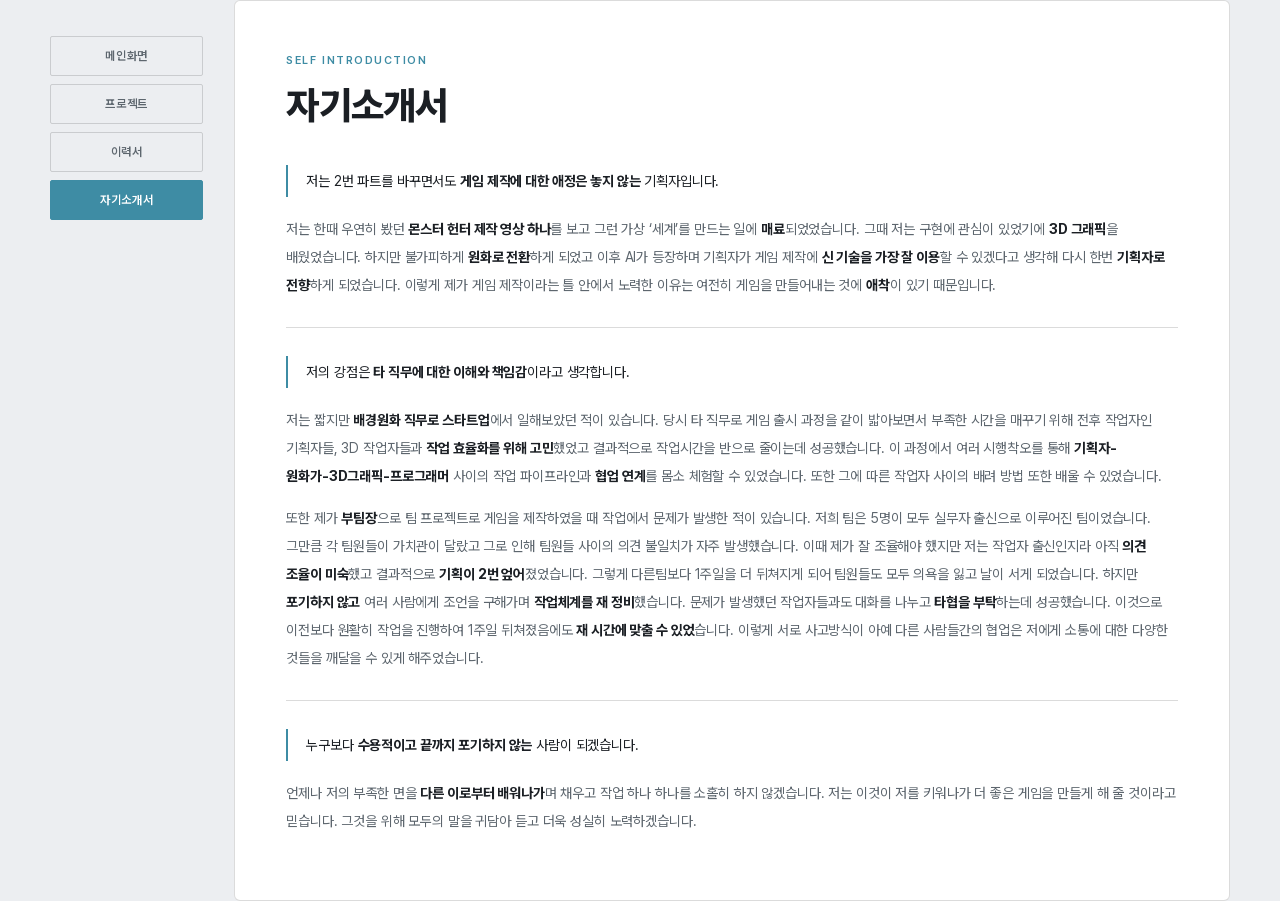
==== commit b75df36d: "레퍼런스 톤으로 전면 교체 — 어두운 차콜 + 가는 선 + 하늘색 포인트 - :root를 색/선/글씨 크기 변수 세트로 재구성(--accent, --line, --fs-*) - 검" ====
--- a/cover-letter.html
+++ b/cover-letter.html
@@ -3,11 +3,11 @@
 <head>
   <meta charset="utf-8">
   <meta name="viewport" content="width=device-width,initial-scale=1,viewport-fit=cover">
-  <meta name="theme-color" content="#f2f2f2">
+  <meta name="theme-color" content="#eceef1">
   <title>자기소개서 | 김채연</title>
   <link rel="stylesheet" href="assets/style.css">
 </head>
-<body>
+<body class="on-light">
 <a class="skip" href="#main">본문 바로가기</a>
 
 
--- a/assets/style.css
+++ b/assets/style.css
@@ -1,290 +1,362 @@
 @font-face{font-family:Pretendard;src:url('PretendardVariable.woff2') format('woff2');font-weight:100 900;font-style:normal;font-display:swap}
 
 /* ===== 색·치수 =====
-   회색 판 위에 흰 상자를 얹는 구조. 색은 전부 여기서만 고칩니다. */
+   어두운 차콜 바탕 + 가는 선 + 연한 하늘색 포인트.
+   면을 칠하기보다 1px 선과 여백으로 나눈다. 색은 전부 여기서만 고칩니다. */
 :root{
-  --bg:#f2f2f2;        /* 페이지 배경 */
-  --panel:#d9d9d9;     /* 회색 판 */
-  --box:#ffffff;       /* 흰 상자 */
-  --line:#dcdcdc;      /* 가는 선 */
-  --text:#1b1b1b;      /* 본문 글자 */
-  --sub:#6e6e6e;       /* 보조 글자 */
-  --dim:#a0a0a0;       /* 흐린 글자·라벨 */
-  --dark:#2b2b2b;      /* 어두운 띠·버튼 */
-  --shadow:0 2px 8px rgba(0,0,0,.14);
-  --shadow-lg:0 6px 20px rgba(0,0,0,.16);
-  --radius:14px;
-  --radius-lg:20px;
+  --bg:#23272c;        /* 페이지 배경 */
+  --bg-2:#1d2126;      /* 한 단계 더 어두운 띠 */
+  --box:#2a2f35;       /* 상자 */
+  --screen:#1b1f24;    /* 영상·이미지 칸 바탕 */
+  --accent:#a6d9e8;    /* 포인트 하늘색 */
+  --accent-ink:#1a1e22;/* 하늘색 바탕 위 글자 */
+  --rose:#e8617b;      /* 아주 작게만 쓰는 분홍 (해결 과정 화살표) */
+  --text:#e7ebee;      /* 본문 글자 */
+  --sub:#9aa3ab;       /* 보조 글자 */
+  --dim:#6f777f;       /* 흐린 글자·안내 */
+  --line:rgba(255,255,255,.16);   /* 가는 선 */
+  --line-2:rgba(255,255,255,.34); /* 조금 더 또렷한 선 */
+  --radius:6px;
+  --radius-lg:8px;
   --max:1180px;
   --side:max(20px,env(safe-area-inset-left));
+  /* 글씨 크기 — 큰 제목 하나만 크고 나머지는 작게 */
+  --fs-label:11px;
+  --fs-small:12px;
+  --fs-body:14px;
+  --fs-lead:16px;
+  --fs-h2:clamp(19px,2vw,30px);
+  --fs-h1:clamp(25px,3vw,44px);
+  --fs-hero:clamp(32px,4.6vw,70px);
+  --ls:.14em;          /* 작은 라벨 자간 */
 }
 
 *{box-sizing:border-box}
 html{scroll-behavior:smooth;-webkit-text-size-adjust:100%;text-size-adjust:100%;overflow-x:hidden;background:var(--bg)}
 body{margin:0;background:var(--bg);color:var(--text);
   font-family:Pretendard,-apple-system,BlinkMacSystemFont,"Apple SD Gothic Neo",sans-serif;
-  letter-spacing:-.015em;line-height:1.6}
+  font-size:var(--fs-body);letter-spacing:-.01em;line-height:1.7}
 img{max-width:100%}
 a{color:inherit;text-decoration:none}
-button{font:inherit}
-h1,h2,h3{margin:0;line-height:1.2;letter-spacing:-.03em}
+button{font:inherit;color:inherit}
+h1,h2,h3{margin:0;line-height:1.25;letter-spacing:-.02em}
 p{margin:0}
 ul{margin:0;padding:0;list-style:none}
 
 .wrap{width:min(calc(100% - 2 * var(--side)),var(--max));margin-inline:auto}
 .skip{position:absolute;left:-9999px}
-.skip:focus{left:16px;top:16px;z-index:50;padding:10px 14px;background:var(--dark);color:#fff;border-radius:8px}
-
-/* ===== 섹션 이름표 (와이어프레임의 작은 회색 글씨) ===== */
-.label{margin:0 0 8px;color:var(--dim);font-size:12px;letter-spacing:.02em}
-
-/* ===== 공통 상자 ===== */
-.panel{padding:clamp(18px,5.8%,84px);border-radius:var(--radius-lg);background:var(--panel)}
-.box{border-radius:var(--radius);background:var(--box);box-shadow:var(--shadow)}
+.skip:focus{left:16px;top:16px;z-index:50;padding:10px 14px;background:var(--accent);color:var(--accent-ink)}
+
+/* ===== 섹션 이름표 — 작은 라벨 ===== */
+.label{margin:0 0 10px;color:var(--accent);font-size:var(--fs-label);font-weight:600;
+  letter-spacing:var(--ls);text-transform:uppercase}
+
+/* ===== 공통 상자 — 면이 아니라 가는 선으로 ===== */
+.panel{padding:clamp(18px,4vw,48px);border:1px solid var(--line);border-radius:var(--radius-lg);
+  background:var(--bg-2)}
+.box{border:1px solid var(--line);border-radius:var(--radius);background:var(--box)}
+
+/* ===== 밝은 구역 =====
+   레퍼런스처럼 어두운 구역과 번갈아 쓴다. 변수만 뒤집으므로
+   안에 있는 상자·선·버튼은 따로 고칠 필요가 없다. */
+.on-light{
+  --bg:#eceef1;
+  --bg-2:#e3e6ea;
+  --box:#ffffff;
+  --screen:#dde1e6;
+  --accent:#3e8ca4;
+  --accent-ink:#ffffff;
+  --text:#1b1f24;
+  --sub:#5d666e;
+  --dim:#8a9299;
+  --line:rgba(0,0,0,.14);
+  --line-2:rgba(0,0,0,.34);
+  background:var(--bg);
+  color:var(--text);
+}
+body.on-light{background:var(--bg)}
+
+/* ===== 공통 버튼 ===== */
+.btn{display:inline-flex;align-items:center;justify-content:center;min-height:42px;padding:11px 24px;
+  border:1px solid var(--line-2);border-radius:2px;background:transparent;color:var(--text);
+  font-size:var(--fs-small);font-weight:600;letter-spacing:.08em;cursor:pointer;
+  transition:border-color .15s ease,color .15s ease,background .15s ease}
+.btn:hover{border-color:var(--accent);color:var(--accent)}
+.btn.ghost{border-color:var(--line)}
+.btn.ghost:hover{border-color:var(--accent);color:var(--accent)}
 
 /* ========== 메인 ==========
-   회색 바탕 / 왼쪽 버튼 네 개 / 기울임 없는 큰 화면 / 화면 위에 얹은 제목.
-   큰 화면과 버튼은 두꺼운 흰 테두리 + 검은 하드 그림자. */
+   어두운 무대 / 큰 화면 하나 / 오른쪽 알약 버튼 / 화면 위에 얹은 제목. */
 .hero-wrap{padding:0}
-.frame{display:grid;align-items:center;min-height:100vh;min-height:100svh;background:#929292;
+.frame{display:grid;align-items:center;min-height:100vh;min-height:100svh;background:var(--bg);
   padding:clamp(34px,5vw,80px) clamp(24px,4vw,72px)}
-.frame-inner{display:grid;grid-template-columns:minmax(0,1fr) clamp(150px,22%,440px);
-  gap:clamp(18px,3vw,56px);align-items:start;width:min(100%,1600px);margin-inline:auto}
+.frame-inner{display:grid;grid-template-columns:minmax(0,1fr) clamp(140px,19%,260px);
+  gap:clamp(18px,3vw,56px);align-items:start;width:min(100%,1500px);margin-inline:auto}
 
 /* 오른쪽 알약 버튼 */
-.frame-right{display:flex;flex-direction:column;gap:clamp(12px,2vw,38px);
-  padding-top:clamp(0px,1vw,18px)}
-.frame-pill{display:grid;place-items:center;min-height:clamp(48px,6.2vw,118px);padding:10px 14px;
-  border:clamp(4px,.8vw,16px) solid #fff;border-radius:999px;background:#d9d9d9;color:#fff;
-  font-size:clamp(13px,1.5vw,30px);font-weight:800;line-height:1.1;text-align:center;
-  box-shadow:clamp(4px,.45vw,9px) clamp(5px,.55vw,11px) 0 0 #000}
-.frame-pill:hover{background:#c4c4c4}
-
-/* 큰 화면 — 기울임 없음 */
+.frame-right{display:flex;flex-direction:column;gap:10px;padding-top:clamp(0px,1vw,14px)}
+.frame-pill{display:grid;place-items:center;min-height:44px;padding:10px 16px;
+  border:1px solid var(--line-2);border-radius:999px;background:transparent;color:var(--text);
+  font-size:var(--fs-small);font-weight:600;letter-spacing:.06em;line-height:1.1;text-align:center;
+  transition:border-color .15s ease,background .15s ease,color .15s ease}
+.frame-pill:hover{border-color:var(--accent);background:var(--accent);color:var(--accent-ink)}
+
+/* 큰 화면 */
 .frame-left{min-width:0}
 .frame-screen{position:relative}
 .screen{position:relative;overflow:hidden;aspect-ratio:16/10;
-  border:clamp(7px,.95vw,18px) solid #fff;border-radius:clamp(16px,2vw,40px);
-  background:#d9d9d9;box-shadow:clamp(8px,.8vw,15px) clamp(10px,1vw,19px) 0 0 #000}
+  border:1px solid var(--line-2);border-radius:var(--radius-lg);background:var(--screen)}
 .screen-media{position:absolute;inset:0;display:block;overflow:hidden}
-/* 16:9 영상을 16:10 화면에 꽉 차게 덮는다. 클릭은 위의 링크가 받는다. */
+/* 16:9 영상을 16:10 화면에 꽉 차게 덮는다. 클릭은 위의 링크가 받는다.
+   칸을 억지로 늘리면 유튜브가 그 안에서 영상을 레터박스로 깔아 테두리에
+   빈 띠가 생긴다. 그래서 iframe 자체를 정확히 16:9로 두고 칸보다 크게 키운다. */
 .screen-video{position:absolute;top:50%;left:50%;transform:translate(-50%,-50%);
-  width:100%;height:56.25%;min-height:100%;min-width:177.78%;border:0;
+  width:auto;height:100%;aspect-ratio:16/9;min-width:100%;border:0;background:#000;
   object-fit:cover;pointer-events:none}
 .screen-img{display:block;width:100%;height:100%;object-fit:cover}
 .screen-go{position:absolute;inset:0;z-index:1;display:block;cursor:pointer}
 .screen-empty{display:grid;place-items:center;width:100%;height:100%;padding:5%;
-  color:#7f7f7f;font-size:clamp(11px,.9vw,15px);text-align:center}
-/* 제목이 밝은 영상 위에서도 읽히도록 위쪽에 옅은 그늘 */
-.screen:before{content:"";position:absolute;left:0;right:0;top:0;height:40%;z-index:1;
-  background:linear-gradient(rgba(0,0,0,.5),rgba(0,0,0,0));pointer-events:none}
+  color:var(--dim);font-size:var(--fs-small);text-align:center}
 
 /* 제목 — 화면 위에 얹는다 */
-.screen-title{position:absolute;z-index:2;left:clamp(16px,2.6vw,48px);top:clamp(14px,2.2vw,40px);
-  max-width:72%;pointer-events:none;color:#fff;text-shadow:0 2px 18px rgba(0,0,0,.55)}
-.t-sm,.t-lg{margin:0;line-height:1.16;font-weight:800;white-space:nowrap}
-.t-sm{font-size:clamp(14px,1.8vw,34px)}
-.t-lg{font-size:clamp(24px,3.4vw,66px)}
+.screen-title{position:absolute;z-index:2;left:clamp(18px,2.4vw,44px);top:clamp(16px,2.2vw,40px);
+  max-width:74%;pointer-events:none}
+.t-sm,.t-lg{margin:0}
+.t-sm{color:var(--accent);font-size:var(--fs-label);font-weight:600;letter-spacing:var(--ls);
+  text-shadow:0 1px 10px rgba(0,0,0,.7)}
+.t-lg{margin-top:.5em;color:#fff;font-size:var(--fs-hero);font-weight:800;line-height:1.05;
+  letter-spacing:-.03em;text-shadow:0 2px 18px rgba(0,0,0,.6)}
 
 /* 아래 좌우 화살표 */
-.frame-nav{display:flex;justify-content:flex-end;gap:clamp(14px,2vw,38px);
-  margin:clamp(14px,1.6vw,26px) clamp(10px,2%,36px) 0 0}
-.arrow{width:clamp(26px,2.4vw,48px);aspect-ratio:1;padding:0;border:0;background:none;
-  cursor:pointer;color:#efefef}
-.arrow svg{display:block;width:100%;height:100%;fill:none;stroke:currentColor;stroke-width:2;
+.frame-nav{display:flex;justify-content:flex-end;gap:8px;margin:clamp(14px,1.6vw,24px) 0 0}
+.arrow{display:grid;place-items:center;flex:0 0 auto;width:36px;aspect-ratio:1;padding:0;
+  border:1px solid var(--line-2);border-radius:50%;background:transparent;
+  cursor:pointer;color:var(--text);transition:border-color .15s ease,color .15s ease}
+.arrow svg{display:block;width:52%;height:52%;fill:none;stroke:currentColor;stroke-width:1.8;
   stroke-linecap:round;stroke-linejoin:round}
-.arrow:hover{color:#fff}
+.arrow:hover{border-color:var(--accent);color:var(--accent)}
 
 /* 메인 아래 — 프로젝트 더보기 */
-.more{background:var(--bg);padding:clamp(40px,6vw,96px) 0 clamp(50px,7vw,110px)}
-.more-title{margin-bottom:clamp(18px,2.4vw,34px);font-size:clamp(20px,2.4vw,38px);font-weight:800}
+.more{background:var(--bg);border-top:1px solid var(--line);
+  padding:clamp(44px,6vw,96px) 0 clamp(50px,7vw,110px)}
+.more-title{margin-bottom:clamp(18px,2.4vw,30px);font-size:var(--fs-h2);font-weight:700}
 
 @media(max-width:760px){
   .frame{min-height:0;padding:26px var(--side) 30px}
   .frame-inner{grid-template-columns:1fr;gap:16px}
   .frame-right{flex-direction:row;flex-wrap:wrap;padding-top:0}
-  .frame-pill{flex:1 1 30%;min-height:46px;border-width:4px;font-size:13px}
-  .screen-title{left:12px;top:10px;max-width:86%}
-  .t-sm,.t-lg{white-space:normal}
-  .frame-nav{justify-content:flex-end;margin-right:0}
+  .frame-pill{flex:1 1 30%}
+  .screen-title{left:14px;top:12px;max-width:88%}
 }
 
 /* ========== 프로젝트 상세 ==========
-   피그마 "프로젝트" + "Slide 16:9 - 3" 두 프레임이 위아래로 이어진 한 페이지.
-   공통: 흰 테두리(또는 회색 테두리) + 검은 하드 그림자, 모서리 둥근 사각형. */
+   16:9 영상 → 참여 포지션 → 어두운 띠(이미지 + 글 + 인용) → 해결 과정 → 상세 기획서 */
+body.pj-page{background:var(--bg)}
 .pj-empty{display:grid;place-items:center;width:100%;height:100%;padding:6%;
-  color:#8a8a8a;font-size:clamp(11px,1vw,17px);text-align:center}
-
-/* 1) 16:9 슬라이드 */
-.pj-hero{position:relative;width:100%;aspect-ratio:16/9;overflow:hidden;background:#929292}
+  color:var(--dim);font-size:var(--fs-small);text-align:center}
+
+/* 1) 16:9 화면 */
+.pj-hero{position:relative;width:100%;aspect-ratio:16/9;overflow:hidden;background:var(--screen);
+  border-bottom:1px solid var(--line)}
 .pj-slide{position:absolute;inset:0;display:grid;place-items:center}
+/* 영상이 뜨기 전에는 아래 깔아 둔 그림이 보인다. */
+.pj-poster{position:absolute;inset:0}
+.pj-player{position:absolute;inset:0;display:block;width:100%;height:100%;border:0;
+  background:#000;object-fit:cover}
+/* 유튜브 화면을 직접 누르면 멈추거나 유튜브로 나가므로 클릭을 막는다 */
+iframe.pj-player{pointer-events:none}
 .pj-slide img{width:100%;height:100%;object-fit:cover}
-.pj-head{position:absolute;z-index:2;left:3.2%;top:3.8%;max-width:62%}
-.pj-head h1{color:#fff;font-size:clamp(26px,5vw,96px);font-weight:800;
-  text-shadow:0 2px 14px rgba(0,0,0,.4)}
-.pj-tags{margin-top:.35em;color:#fff;font-size:clamp(14px,2.5vw,48px);font-weight:800;
-  white-space:pre-wrap;text-shadow:0 2px 12px rgba(0,0,0,.4)}
+/* 소리 켜기/끄기 — 유튜브 컨트롤 대신 쓰는 우리 버튼 */
+.pj-sound{position:absolute;z-index:3;right:3.3%;bottom:5%;
+  padding:8px 16px;border:1px solid var(--line-2);border-radius:2px;cursor:pointer;
+  background:rgba(27,31,36,.55);color:#fff;font-size:var(--fs-label);font-weight:600;
+  letter-spacing:.08em;line-height:1;
+  -webkit-backdrop-filter:blur(4px);backdrop-filter:blur(4px);
+  transition:border-color .15s ease,color .15s ease}
+.pj-sound:hover{border-color:var(--accent);color:var(--accent)}
+.pj-sound .pj-sound-on{display:none}
+.pj-sound[data-on="1"] .pj-sound-off{display:none}
+.pj-sound[data-on="1"] .pj-sound-on{display:inline}
+
+.pj-head{position:absolute;z-index:2;left:3.4%;top:4.6%;max-width:60%}
+.pj-head h1{color:#fff;font-size:var(--fs-h1);font-weight:800;letter-spacing:-.03em;
+  text-shadow:0 2px 18px rgba(0,0,0,.6)}
+.pj-tags{margin-top:.9em;color:var(--accent);font-size:var(--fs-label);font-weight:600;
+  letter-spacing:var(--ls);white-space:pre-wrap;text-shadow:0 1px 10px rgba(0,0,0,.7)}
+
 /* 오른쪽 위 — 다른 프로젝트 썸네일. 누르면 내용이 통째로 바뀐다 */
-.pj-thumbs{position:absolute;z-index:2;right:3.3%;top:3.8%;display:flex;gap:clamp(6px,1.4vw,28px);
-  max-width:46%;overflow-x:auto;padding-bottom:4px;scrollbar-width:none}
+.pj-thumbs-wrap{position:absolute;z-index:2;right:3.3%;top:4.6%;display:flex;align-items:center;
+  gap:8px;max-width:38%}
+.pj-thumbs-arrow{flex:0 0 auto;display:grid;place-items:center;width:22px;aspect-ratio:1;padding:0;
+  border:1px solid var(--line-2);border-radius:50%;background:rgba(27,31,36,.5);color:#fff;
+  cursor:pointer;font-size:12px;line-height:1;transition:border-color .15s ease,color .15s ease}
+.pj-thumbs-arrow:hover{border-color:var(--accent);color:var(--accent)}
+.pj-thumbs{flex:1 1 auto;min-width:0;display:flex;gap:8px;overflow-x:auto;padding:1px 1px 4px;
+  scroll-behavior:smooth;scrollbar-width:none;-webkit-overflow-scrolling:touch}
 .pj-thumbs::-webkit-scrollbar{display:none}
-.pj-thumb{flex:0 0 auto;width:clamp(52px,8.6vw,165px);aspect-ratio:165/182;padding:0;overflow:hidden;
-  border:clamp(4px,.63vw,12px) solid #fff;border-radius:clamp(12px,2.08vw,40px);
-  background:#d9d9d9;cursor:pointer;line-height:0;
-  box-shadow:clamp(2px,.16vw,3px) clamp(6px,.83vw,16px) 0 0 #000}
-.pj-thumb img{width:100%;height:100%;object-fit:cover;opacity:.8;transition:opacity .15s ease}
-.pj-thumb:hover img{opacity:1}
+.pj-thumb{flex:0 0 auto;width:clamp(42px,4.6vw,72px);aspect-ratio:165/182;padding:0;overflow:hidden;
+  border:1px solid var(--line-2);border-radius:3px;background:var(--screen);cursor:pointer;
+  line-height:0;transition:border-color .15s ease}
+.pj-thumb:hover{border-color:var(--accent)}
+.pj-thumb img{width:100%;height:100%;object-fit:cover}
 .pj-thumb-empty{display:grid;place-items:center;width:100%;height:100%;padding:8%;
-  color:#8a8a8a;font-size:clamp(8px,.7vw,13px);line-height:1.3;text-align:center;word-break:keep-all}
-
-/* 2) 참여 포지션 — 오른쪽 위에 기울어져 있다 */
-.pj-intro{background:#fdfdfd;padding:clamp(22px,4vw,76px) 0 0}
-.pj-position{text-align:right;font-size:clamp(22px,5vw,96px);font-weight:800;color:#000;
-  transform:rotate(4.56deg);transform-origin:right center}
-.pj-position b{font-weight:800}
-
-/* 3) 회색 띠 — 이미지 + 글, 그 아래 인용 */
-.pj-band{position:relative;margin-top:clamp(26px,5vw,96px);padding-bottom:clamp(30px,5vw,96px);
-  background:#c8c8c8}
-.pj-row{display:grid;grid-template-columns:minmax(0,613fr) minmax(0,1065fr);
-  gap:clamp(18px,3.5vw,66px);align-items:start}
-.pj-shot{margin:clamp(-26px,-4.5vw,-90px) 0 0;overflow:hidden;aspect-ratio:613/547;
-  border:clamp(6px,.94vw,18px) solid #b8b8b8;border-radius:clamp(14px,2.08vw,40px);background:#fff;
-  box-shadow:clamp(4px,.52vw,10px) clamp(8px,1.25vw,24px) 0 0 #000;display:grid;place-items:center}
+  color:var(--dim);font-size:9px;line-height:1.25;text-align:center;word-break:keep-all}
+
+/* 2) 참여 포지션 */
+.pj-intro{background:var(--bg);padding:clamp(34px,4.5vw,70px) 0 clamp(26px,4vw,64px)}
+.pj-position{text-align:right;color:var(--dim);font-size:var(--fs-label);font-weight:600;
+  letter-spacing:var(--ls)}
+.pj-position b{margin-left:.5em;color:var(--accent);font-size:22px;font-weight:700;letter-spacing:0}
+
+/* 3) 어두운 띠 — 이미지 + 글, 그 아래 인용 */
+/* 소개 구역과 바로 붙는다. 사이를 margin 으로 띄우면 그 틈으로
+   어두운 바탕이 비쳐 구역이 끊겨 보인다. */
+.pj-band{position:relative;padding-bottom:clamp(40px,5.5vw,88px);background:var(--bg)}
+.pj-row{display:grid;grid-template-columns:minmax(0,440px) minmax(0,1fr);
+  gap:clamp(20px,3.5vw,56px);align-items:start}
+.pj-shot{margin:clamp(-26px,-3.5vw,-56px) 0 0;overflow:hidden;aspect-ratio:613/547;
+  border:1px solid var(--line-2);border-radius:var(--radius);background:var(--screen);
+  display:grid;place-items:center}
 .pj-shot img{width:100%;height:100%;object-fit:cover}
-.pj-copy{padding-top:clamp(10px,2.4vw,46px)}
-.pj-copy h2{font-size:clamp(17px,2.5vw,48px);font-weight:800;color:#000;word-break:keep-all}
-.pj-copy p{margin-top:clamp(10px,1.3vw,25px);font-size:clamp(13px,1.67vw,32px);font-weight:500;
-  line-height:1.5;color:#000;white-space:pre-line;word-break:keep-all}
-.pj-quote{width:min(100%,1197px);margin:clamp(26px,5vw,96px) auto 0;
-  padding:clamp(16px,2.4vw,46px) clamp(18px,3vw,56px);border-radius:clamp(14px,2.08vw,40px);
-  background:#fff;color:#000;font-size:clamp(15px,2.1vw,40px);font-weight:800;
+.pj-copy{padding-top:clamp(18px,3vw,56px)}
+.pj-copy h2{font-size:var(--fs-h2);font-weight:700;color:var(--text);word-break:keep-all}
+.pj-copy p{margin-top:14px;font-size:var(--fs-body);line-height:1.85;color:var(--sub);
+  white-space:pre-line;word-break:keep-all}
+/* 인용 — 상자가 아니라 가는 선 사이에 */
+.pj-quote{width:min(100%,780px);margin:clamp(30px,4.5vw,72px) auto 0;
+  padding:clamp(22px,3vw,40px) 0;border-top:1px solid var(--line);border-bottom:1px solid var(--line);
+  color:var(--text);font-size:var(--fs-lead);font-weight:400;line-height:1.8;
   text-align:center;word-break:keep-all}
 
 /* 4) 해결 과정 */
-.pj-solve{background:#fdfdfd;padding:clamp(28px,5vw,96px) 0 clamp(20px,3vw,56px)}
-.pj-solve-title{display:inline-block;font-size:clamp(22px,3.33vw,64px);font-weight:800;color:#000;
-  transform:rotate(-7.98deg);transform-origin:left center;margin-left:.6em}
-.pj-ba{display:grid;grid-template-columns:minmax(0,1fr) clamp(40px,4vw,77px) minmax(0,1fr);
-  gap:clamp(10px,1.5vw,28px);align-items:center;margin-top:clamp(20px,3.5vw,66px)}
-.pj-ba-box{overflow:hidden;aspect-ratio:703/570;border:clamp(6px,.94vw,18px) solid #b8b8b8;
-  border-radius:clamp(14px,2.08vw,40px);background:#fff;display:grid;place-items:center;
-  box-shadow:clamp(4px,.57vw,11px) clamp(8px,1.3vw,25px) 0 0 #000}
+.pj-solve{background:var(--bg);padding:clamp(40px,5vw,84px) 0 clamp(24px,3vw,48px)}
+/* 섹션 제목 — 아래에 짧은 하늘색 선 하나 */
+.pj-solve-title,.pj-extra h2{display:inline-block;position:relative;
+  margin:0 0 clamp(22px,3vw,40px);padding-bottom:12px;
+  font-size:var(--fs-h2);font-weight:700;color:var(--text)}
+.pj-solve-title:after,.pj-extra h2:after{content:"";position:absolute;left:0;bottom:0;
+  width:34px;height:2px;background:var(--accent)}
+.pj-ba{display:grid;grid-template-columns:minmax(0,1fr) 54px minmax(0,1fr);
+  gap:clamp(10px,1.5vw,20px);align-items:center;margin-top:clamp(18px,2.5vw,36px)}
+.pj-ba-box{overflow:hidden;aspect-ratio:703/570;border:1px solid var(--line-2);
+  border-radius:var(--radius);background:var(--screen);display:grid;place-items:center}
 .pj-ba-box img{width:100%;height:100%;object-fit:cover}
-.pj-arrow{color:#000;font-size:clamp(22px,2.6vw,50px);text-align:center;line-height:1}
-.pj-note{margin-top:clamp(18px,3vw,56px);padding-left:clamp(0px,4.7vw,90px);
-  font-size:clamp(13px,1.67vw,32px);font-weight:500;line-height:1.5;color:#000;
-  white-space:pre-line;word-break:keep-all}
-
-/* 5) 숏폼 영상 · 상세 기획서 */
-.pj-extra{display:block;padding:clamp(34px,5vw,90px) 0 clamp(50px,7vh,100px)}
-.pj-extra h2{margin-bottom:14px;font-size:clamp(18px,2.1vw,26px)}
-.pj-extra .back{display:inline-block;margin-top:clamp(28px,4vw,56px);color:var(--sub);font-size:13px}
-.pj-extra .back:hover{color:var(--text)}
+/* 화살표는 글자로 그린다. 모바일에서는 아래 방향으로 바꿔 끼운다(기울임 없음) */
+.pj-arrow{color:var(--rose);font-size:20px;text-align:center;line-height:1}
+.pj-arrow:before{content:"→"}
+.pj-note{margin-top:clamp(18px,2.5vw,36px);font-size:var(--fs-body);line-height:1.85;
+  color:var(--sub);white-space:pre-line;word-break:keep-all}
+
+/* 5) 상세 기획서 */
+.pj-extra{display:block;background:var(--bg);padding:clamp(40px,5vw,84px) 0 clamp(50px,7vh,100px)}
+.pj-extra .back{display:inline-flex;align-items:center;min-height:42px;padding:11px 24px;
+  margin-top:clamp(30px,4vw,56px);border:1px solid var(--line);border-radius:2px;
+  background:transparent;color:var(--sub);font-size:var(--fs-small);font-weight:600;
+  letter-spacing:.08em;transition:border-color .15s ease,color .15s ease}
+.pj-extra .back:hover{border-color:var(--accent);color:var(--accent)}
 
 @media(max-width:760px){
   .pj-row{grid-template-columns:1fr}
   .pj-shot{margin-top:-24px}
   .pj-ba{grid-template-columns:1fr;gap:10px}
-  .pj-arrow{transform:rotate(90deg)}
-  .pj-note{padding-left:0}
-  .pj-thumbs{gap:5px}
+  .pj-arrow:before{content:"↓"}
+  .pj-thumbs-wrap{max-width:46%}
+  .pj-head{max-width:52%}
 }
 
 /* ========== 왼쪽 바로가기 버튼 (이력서·자기소개서) ========== */
-.with-menu{display:grid;grid-template-columns:clamp(120px,14%,210px) minmax(0,1fr);
+.with-menu{display:grid;grid-template-columns:clamp(116px,13%,180px) minmax(0,1fr);
   gap:clamp(16px,2.4vw,40px);align-items:start}
-.side-menu{position:sticky;top:clamp(20px,4vh,48px);display:flex;flex-direction:column;
-  gap:clamp(8px,1.2vw,16px)}
-.side-menu a{display:grid;place-items:center;min-height:clamp(40px,3.6vw,58px);padding:8px 10px;
-  border:2px solid var(--text);border-radius:999px;background:var(--box);color:var(--text);
-  font-size:clamp(12px,1vw,15px);font-weight:700;text-align:center;
-  box-shadow:4px 5px 0 0 #000}
-.side-menu a:hover{background:var(--text);color:#fff}
-.side-menu a.on{background:var(--text);color:#fff}
+.side-menu{position:sticky;top:clamp(20px,4vh,48px);display:flex;flex-direction:column;gap:8px}
+.side-menu a{display:grid;place-items:center;min-height:40px;padding:8px 10px;
+  border:1px solid var(--line);border-radius:2px;background:transparent;color:var(--sub);
+  font-size:var(--fs-small);font-weight:600;letter-spacing:.06em;text-align:center;
+  transition:border-color .15s ease,background .15s ease,color .15s ease}
+.side-menu a:hover{border-color:var(--accent);color:var(--accent)}
+.side-menu a.on{border-color:var(--accent);background:var(--accent);color:var(--accent-ink)}
 .page-body{min-width:0}
 
-/* ========== 이력서 (옛 레이아웃, 현재 색) ========== */
+/* ========== 이력서 ========== */
 .page-head{display:flex;justify-content:space-between;align-items:flex-end;gap:24px;
-  margin-bottom:clamp(16px,2.2vw,30px)}
-.page-head h1{font-size:clamp(30px,4vw,54px)}
-.page-head .label{margin:0 0 4px}
-
-.resume-profile{display:grid;grid-template-columns:clamp(140px,15vw,210px) minmax(0,.85fr) minmax(0,1.3fr);
-  gap:clamp(18px,2.4vw,34px);padding:clamp(20px,2.6vw,36px);align-items:start}
-.resume-profile>img{display:block;width:100%;aspect-ratio:4/5;object-fit:cover;border-radius:var(--radius)}
-.profile-copy h2{margin:2px 0 0;font-size:clamp(24px,2.8vw,34px)}
-.rs-sub{margin:0 0 8px;color:var(--dim);font-size:11px;letter-spacing:.12em;font-weight:600}
-.rs-dl{display:grid;gap:10px;margin-top:clamp(14px,1.8vw,22px)}
-.rs-dl dt{color:var(--dim);font-size:11px}
-.rs-dl dd{margin:2px 0 0;font-size:14px}
+  margin-bottom:clamp(18px,2.4vw,32px)}
+.page-head h1{font-size:var(--fs-h1);font-weight:800}
+.page-head .label{margin:0 0 6px}
+
+.resume-profile{display:grid;grid-template-columns:clamp(130px,13vw,170px) minmax(0,.85fr) minmax(0,1.3fr);
+  gap:clamp(18px,2.4vw,34px);padding:clamp(20px,2.6vw,32px);align-items:start}
+.resume-profile>img{display:block;width:100%;aspect-ratio:4/5;object-fit:cover;
+  border:1px solid var(--line);border-radius:var(--radius)}
+.profile-copy h2{margin:2px 0 0;font-size:clamp(20px,2.2vw,26px);font-weight:700}
+.rs-sub{margin:0 0 8px;color:var(--accent);font-size:var(--fs-label);font-weight:600;
+  letter-spacing:var(--ls);text-transform:uppercase}
+.rs-dl{display:grid;gap:12px;margin-top:clamp(14px,1.8vw,22px)}
+.rs-dl dt{color:var(--dim);font-size:var(--fs-label);letter-spacing:.06em}
+.rs-dl dd{margin:3px 0 0;font-size:var(--fs-body);color:var(--text)}
 .skill-panel{min-width:0}
-.skill-grid{display:grid;grid-template-columns:repeat(auto-fit,minmax(150px,1fr));gap:10px}
-.skill-item{display:grid;grid-template-columns:30px 1fr;gap:10px;align-items:center;
-  padding:9px 12px;border:1px solid var(--line);border-radius:10px;background:var(--bg)}
-.skill-item img{width:30px;height:30px;object-fit:contain}
-.skill-item b{display:block;font-size:13px;font-weight:650}
+.skill-grid{display:grid;grid-template-columns:repeat(auto-fit,minmax(150px,1fr));gap:8px}
+.skill-item{display:grid;grid-template-columns:26px 1fr;gap:10px;align-items:center;
+  padding:9px 12px;border:1px solid var(--line);border-radius:3px;background:transparent}
+.skill-item img{width:26px;height:26px;object-fit:contain}
+.skill-item b{display:block;font-size:var(--fs-small);font-weight:600}
 .dots{display:flex;gap:4px;margin-top:5px}
-.dots i{width:8px;height:8px;border-radius:50%;background:#e2e2e2}
-.dots i.on{background:var(--dark)}
-
-.rs-block{margin-top:clamp(12px,1.6vw,20px);padding:clamp(20px,2.6vw,36px)}
-.rs-block h2{margin:0 0 clamp(14px,1.8vw,22px);font-size:clamp(19px,2.2vw,26px)}
-.rs-empty{color:var(--dim);font-size:13px}
+.dots i{width:6px;height:6px;border:1px solid var(--line-2);border-radius:50%;background:transparent}
+.dots i.on{border-color:var(--accent);background:var(--accent)}
+
+.rs-block{margin-top:12px;padding:clamp(20px,2.6vw,32px)}
+.rs-block h2{margin:0 0 clamp(14px,1.8vw,20px);font-size:clamp(17px,1.8vw,21px);font-weight:700}
+.rs-empty{color:var(--dim);font-size:var(--fs-small)}
 
 /* 프로젝트 목록 — 좌우로 끌어서 넘기는 가로 목록 */
-.rs-rail{display:flex;gap:12px;overflow-x:auto;padding-bottom:6px;scrollbar-width:thin;
+.rs-rail{display:flex;gap:10px;overflow-x:auto;padding-bottom:6px;scrollbar-width:thin;
   -webkit-overflow-scrolling:touch}
 .rs-rail.dragging{cursor:grabbing;-webkit-user-select:none;user-select:none}
-.rs-rail>article{flex:0 0 clamp(210px,23vw,280px);padding:18px;border:1px solid var(--line);
-  border-radius:var(--radius);background:var(--bg)}
-.rs-rail time{display:block;color:var(--dim);font-size:12px}
-.rs-rail h3{margin:6px 0;font-size:16px}
-.rs-rail b{display:block;color:var(--sub);font-size:12px;font-weight:600}
-.rs-rail p{margin-top:8px;color:var(--sub);font-size:13px}
+.rs-rail>article{flex:0 0 clamp(200px,22vw,260px);padding:16px;border:1px solid var(--line);
+  border-radius:3px;background:transparent}
+.rs-rail time{display:block;color:var(--accent);font-size:var(--fs-label);letter-spacing:.06em}
+.rs-rail h3{margin:6px 0;font-size:var(--fs-lead)}
+.rs-rail b{display:block;color:var(--sub);font-size:var(--fs-label);font-weight:600}
+.rs-rail p{margin-top:8px;color:var(--sub);font-size:var(--fs-small);line-height:1.7}
 
 .rs-list>li{padding:14px 0;border-top:1px solid var(--line)}
 .rs-list>li:first-child{border-top:0;padding-top:0}
-.rs-list time{display:block;color:var(--dim);font-size:12px}
-.rs-list strong{font-size:15px;font-weight:650}
-.rs-list p{margin-top:4px;color:var(--sub);font-size:13px}
-
-.personal-list>div{display:grid;grid-template-columns:120px 1fr;gap:16px;padding:12px 0;
+.rs-list time{display:block;color:var(--accent);font-size:var(--fs-label);letter-spacing:.06em}
+.rs-list strong{font-size:var(--fs-body);font-weight:600}
+.rs-list p{margin-top:4px;color:var(--sub);font-size:var(--fs-small)}
+
+.personal-list>div{display:grid;grid-template-columns:110px 1fr;gap:16px;padding:12px 0;
   border-top:1px solid var(--line)}
 .personal-list>div:first-child{border-top:0;padding-top:0}
-.personal-list time{color:var(--dim);font-size:12px}
-.personal-list strong{font-size:14px;font-weight:600}
-
-.mini-row{display:grid;grid-template-columns:repeat(3,minmax(0,1fr));gap:clamp(12px,1.6vw,20px)}
-.mini-row>.rs-block{margin-top:clamp(12px,1.6vw,20px)}
+.personal-list time{color:var(--accent);font-size:var(--fs-label);letter-spacing:.06em}
+.personal-list strong{font-size:var(--fs-small);font-weight:600}
+
+.mini-row{display:grid;grid-template-columns:repeat(3,minmax(0,1fr));gap:12px}
+.mini-row>.rs-block{margin-top:12px}
 
 .rs-download{display:flex;align-items:center;justify-content:space-between;gap:20px;flex-wrap:wrap;
-  margin-top:clamp(12px,1.6vw,20px);padding:clamp(20px,2.6vw,36px)}
-.rs-download h2{margin:2px 0 6px;font-size:clamp(19px,2.2vw,26px)}
-.btn{display:inline-flex;align-items:center;justify-content:center;min-height:44px;padding:12px 22px;
-  border-radius:999px;background:var(--dark);color:#fff;font-size:13px;font-weight:650}
-.btn.ghost{background:var(--box);color:var(--text);border:1px solid var(--line)}
-.btn:hover{opacity:.88}
-
-/* ========== 자기소개서 (옛 레이아웃, 현재 색) ========== */
-.cover-page{position:relative;padding:clamp(26px,4vw,64px)}
-.cover-page h1{margin:2px 0 clamp(20px,3vw,40px);font-size:clamp(30px,4vw,54px)}
-.cover-body{font-size:15px;line-height:1.95;word-break:keep-all}
-.cover-body h2{margin:34px 0 12px;padding-top:20px;border-top:1px solid var(--line);font-size:19px}
+  margin-top:12px;padding:clamp(20px,2.6vw,32px)}
+.rs-download h2{margin:2px 0 6px;font-size:clamp(17px,1.8vw,21px);font-weight:700}
+
+/* ========== 자기소개서 ========== */
+.cover-page{position:relative;padding:clamp(26px,4vw,56px)}
+.cover-page h1{margin:2px 0 clamp(22px,3vw,36px);font-size:var(--fs-h1);font-weight:800}
+.cover-body{font-size:var(--fs-body);line-height:2;color:var(--sub);word-break:keep-all}
+.cover-body h2{margin:34px 0 14px;padding-top:24px;border-top:1px solid var(--line);
+  font-size:clamp(16px,1.7vw,20px);color:var(--text)}
 .cover-body h2:first-child{margin-top:0;padding-top:0;border-top:0}
-.cover-body p{margin:0 0 14px;color:var(--text)}
-.cover-body strong{font-weight:700}
-.cover-body blockquote{margin:0 0 16px;padding:14px 20px;border-radius:var(--radius);background:var(--bg)}
+.cover-body p{margin:0 0 14px}
+.cover-body strong{color:var(--text);font-weight:700}
+.cover-body blockquote{margin:0 0 18px;padding:2px 0 2px 18px;border-left:2px solid var(--accent);
+  color:var(--text)}
 .cover-body blockquote p:last-child{margin-bottom:0}
-.cover-body hr{height:0;margin:26px 0;border:0;border-top:1px solid var(--line)}
-.cover-body ul,.cover-body ol{margin:0 0 14px;padding-left:22px}
+.cover-body hr{height:0;margin:28px 0;border:0;border-top:1px solid var(--line)}
+.cover-body ul,.cover-body ol{margin:0 0 14px;padding-left:20px}
 .cover-body li{margin:4px 0}
 
 @media(max-width:900px){
   .with-menu{grid-template-columns:minmax(0,1fr)}
   .side-menu{position:static;flex-direction:row;flex-wrap:wrap}
   .side-menu a{flex:1 1 40%}
-  .resume-profile{grid-template-columns:clamp(130px,22vw,190px) minmax(0,1fr)}
+  .resume-profile{grid-template-columns:clamp(120px,22vw,170px) minmax(0,1fr)}
   .skill-panel{grid-column:1/-1}
   .mini-row{grid-template-columns:1fr}
 }
@@ -295,90 +367,49 @@
 }
 
 /* ========== 포트폴리오 목록 ========== */
-.proj-grid{display:grid;grid-template-columns:repeat(auto-fill,minmax(250px,1fr));gap:clamp(12px,1.6vw,20px)}
-.proj-card{overflow:hidden;border-radius:var(--radius);background:var(--box);box-shadow:var(--shadow)}
-.proj-card-thumb{aspect-ratio:16/10;background:var(--panel);display:grid;place-items:center;
-  color:var(--dim);font-size:12px;position:relative;overflow:hidden}
+.proj-grid{display:grid;grid-template-columns:repeat(auto-fill,minmax(250px,1fr));gap:14px}
+.proj-card{overflow:hidden;border:1px solid var(--line);border-radius:var(--radius);
+  background:var(--box);transition:border-color .15s ease,transform .15s ease}
+.proj-card-thumb{aspect-ratio:16/10;background:var(--screen);display:grid;place-items:center;
+  color:var(--dim);font-size:var(--fs-small);position:relative;overflow:hidden;
+  border-bottom:1px solid var(--line)}
 .proj-card-thumb img{position:absolute;inset:0;width:100%;height:100%;object-fit:cover}
 .proj-card-meta{padding:14px 16px 16px}
-.proj-card-meta span{color:var(--dim);font-size:11px}
-.proj-card-meta h2{margin:4px 0 4px;font-size:16px}
-.proj-card-meta p{color:var(--sub);font-size:12px}
-.proj-card:hover{box-shadow:var(--shadow-lg);transform:translateY(-2px)}
-.proj-card{transition:transform .15s ease,box-shadow .15s ease}
+.proj-card-meta span{color:var(--accent);font-size:var(--fs-label);letter-spacing:.06em}
+.proj-card-meta h2{margin:5px 0;font-size:var(--fs-lead)}
+.proj-card-meta p{color:var(--sub);font-size:var(--fs-small)}
+.proj-card:hover{border-color:var(--accent);transform:translateY(-2px)}
 
 /* ========== 상세 기획서 뷰어 (프로젝트 페이지 아래) ========== */
-.docs{margin-top:clamp(34px,5vw,64px)}
-.doc-tabs{display:flex;flex-wrap:wrap;gap:8px;margin:14px 0}
-.doc-tab{padding:9px 16px;border:1px solid var(--line);border-radius:999px;background:var(--box);
-  color:var(--text);font-size:13px;cursor:pointer;box-shadow:var(--shadow)}
-.doc-tab:hover{background:#ececec}
-.doc-tab.on{background:var(--dark);color:#fff;border-color:var(--dark)}
-.doc-stage{overflow:hidden;border-radius:var(--radius);background:var(--box);box-shadow:var(--shadow)}
+.docs{margin-top:0}
+.doc-tabs{display:flex;flex-wrap:wrap;gap:8px;margin:0 0 16px}
+.doc-tab{padding:9px 18px;border:1px solid var(--line);border-radius:2px;background:transparent;
+  color:var(--sub);font-size:var(--fs-small);font-weight:600;letter-spacing:.06em;cursor:pointer;
+  transition:border-color .15s ease,background .15s ease,color .15s ease}
+.doc-tab:hover{border-color:var(--accent);color:var(--accent)}
+.doc-tab.on{border-color:var(--accent);background:var(--accent);color:var(--accent-ink)}
+.doc-stage{overflow:hidden;border:1px solid var(--line);border-radius:var(--radius);
+  background:var(--box)}
 .doc-stage img{display:block;width:100%;height:auto}
 .doc-stage iframe{display:block;width:100%;height:min(76vh,780px);border:0}
 .doc-stage.is-note{display:grid;place-items:center;min-height:150px;padding:26px}
-.doc-note{margin:0;color:var(--sub);font-size:14px;text-align:center}
+.doc-note{margin:0;color:var(--dim);font-size:var(--fs-small);text-align:center}
 .doc-actions{display:flex;flex-wrap:wrap;gap:10px;margin-top:14px}
 .sheet-wrap{overflow:auto;max-height:min(70vh,720px)}
+/* 엑셀 표는 원본 그대로 밝은 바탕에 */
 .sheet-table{border-collapse:collapse;table-layout:fixed;width:max-content;min-width:100%;
-  background:var(--box);font-size:12px}
-.sheet-table td{padding:6px 8px;border:1px solid var(--line);color:var(--text);line-height:1.45;
+  background:#fff;font-size:12px}
+.sheet-table td{padding:6px 8px;border:1px solid #d7dade;color:#1b1b1b;line-height:1.45;
   vertical-align:top;word-break:break-word;white-space:pre-wrap}
-.sheet-table tr:first-child td{font-size:14px;text-align:center}
-
-/* ========== 숏폼 영상 ========== */
-.clips{margin-top:clamp(34px,5vw,64px)}
-.clip-grid{display:grid;grid-template-columns:repeat(auto-fit,minmax(230px,340px));justify-content:center;
-  gap:16px;margin-top:14px}
-.video-item{width:100%;margin-inline:auto}
-.video-item.tall{max-width:340px}
-.video-item>video,.video-item>iframe{display:block;width:100%;height:auto;aspect-ratio:16/9;border:0;
-  border-radius:var(--radius);background:#1b1b1b}
-.video-item.tall>video,.video-item.tall>iframe{aspect-ratio:9/16;max-height:70vh}
-.yt-facade{position:relative;display:block;overflow:hidden;aspect-ratio:16/9;border-radius:var(--radius);
-  background:#1b1b1b;box-shadow:var(--shadow)}
-.video-item.tall .yt-facade{aspect-ratio:9/16}
-.yt-facade>iframe{display:block;width:100%;height:100%;border:0}
-.yt-poster{display:block;width:100%;height:100%;padding:0;border:0;background:none;cursor:pointer}
-.yt-poster>img{display:block;width:100%;height:100%;object-fit:cover}
-.yt-play{position:absolute;left:50%;top:50%;width:58px;height:58px;transform:translate(-50%,-50%);
-  border-radius:50%;background:#fff;box-shadow:var(--shadow-lg);transition:transform .15s ease}
-.yt-play:after{content:"";position:absolute;left:56%;top:50%;transform:translate(-50%,-50%);
-  border-left:16px solid var(--text);border-top:10px solid transparent;border-bottom:10px solid transparent}
-.yt-facade:hover .yt-play{transform:translate(-50%,-50%) scale(1.07)}
-.yt-fallback{display:inline-block;margin-top:10px;color:var(--sub);font-size:12px;
-  text-decoration:underline;text-underline-offset:3px}
-.media-empty{display:grid;place-items:center;min-height:200px;border:1px dashed var(--line);
-  border-radius:var(--radius);background:var(--box);color:var(--dim);font-size:13px;text-align:center;padding:20px}
+.sheet-table tr:first-child td{font-size:13px;text-align:center}
+
+.media-empty{display:grid;place-items:center;min-height:180px;border:1px dashed var(--line-2);
+  border-radius:var(--radius);background:transparent;color:var(--dim);font-size:var(--fs-small);
+  text-align:center;padding:20px}
 
 /* ========== 반응형 ========== */
-@media(max-width:900px){
-  .hero{grid-template-columns:1fr}
-  .hero-links{flex-direction:row;padding-top:0}
-  .hero-links a{flex:1}
-  .hero-label{position:static;max-width:none;margin-bottom:12px}
-  .screen{aspect-ratio:16/11}
-  .brief{grid-template-columns:1fr}
-  .position{text-align:left}
-  .rs-grid{grid-template-columns:1fr}
-}
 @media(max-width:640px){
   :root{--side:max(16px,env(safe-area-inset-left))}
-  .top{gap:12px}
-  .top nav a{padding:6px 10px;font-size:12px}
-  .rs-top{grid-template-columns:1fr}
-  .rs-photo{aspect-ratio:4/3}
-  .ba{grid-template-columns:1fr;gap:8px}
-  .ba-arrow{transform:rotate(90deg)}
-  .slides-head{max-width:100%}
-  .slides-thumbs{display:none}
-  .quote{border-radius:var(--radius);padding:16px 18px}
   .doc-stage iframe{height:min(60vh,520px)}
   .btn{width:100%}
 }
-
-/* 슬라이드에 이미지가 없을 때는 글자를 어둡게 (밝은 회색 바탕이라 흰 글씨가 안 보임) */
-.slides.is-empty .slides-head h1{color:var(--text);text-shadow:none}
-.slides.is-empty .slides-head .tags{color:var(--sub);text-shadow:none}
-.slides.is-empty .slides-meta{color:var(--dim);text-shadow:none}
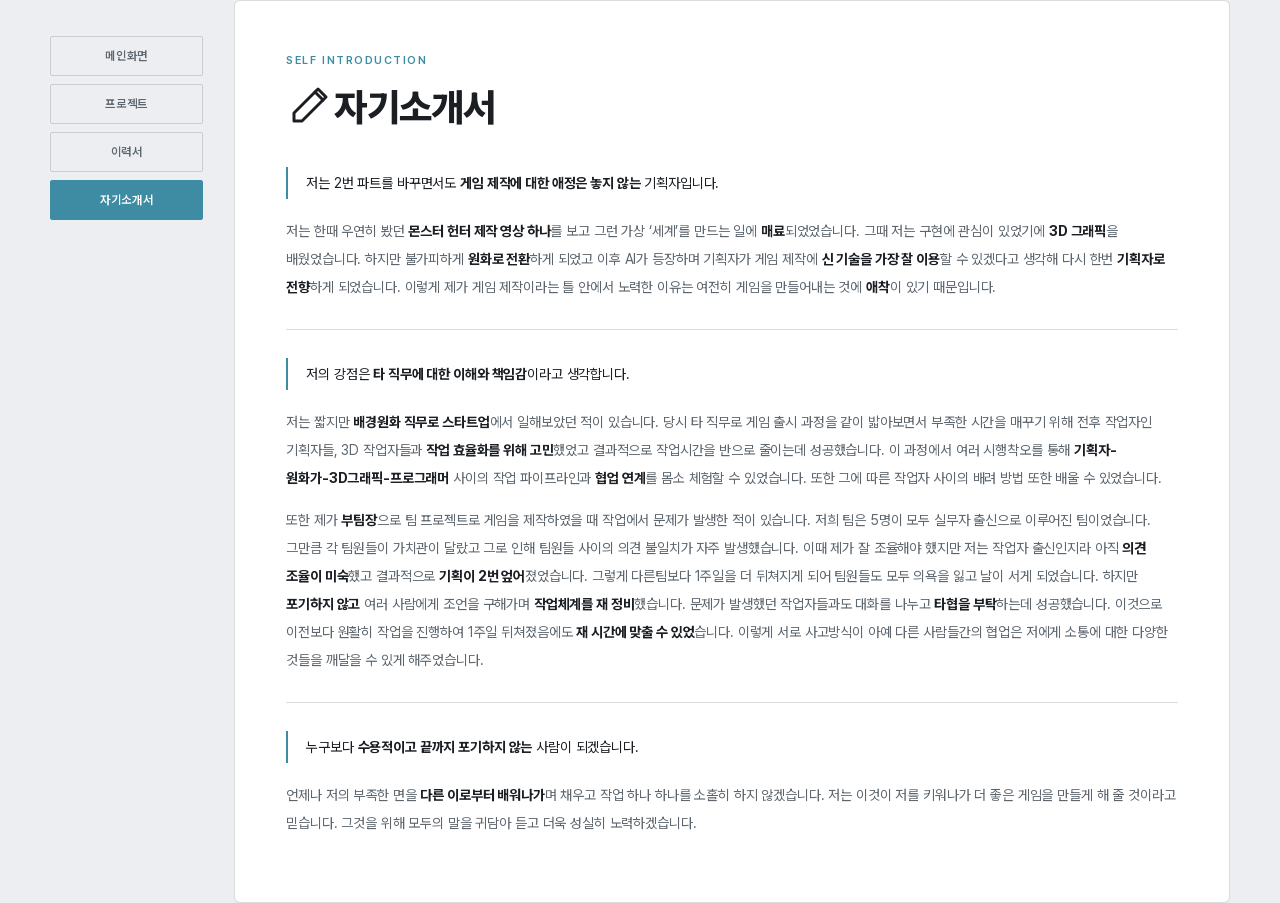
==== commit 67656f83: "어두운 구역에 흰 가는 선, 전 페이지에 선 아이콘 적용 - 선 아이콘 18개를 ICONS 에 모으고 data-ico / icon() 으로 쓰게 함   (paintIcons 가 채" ====
--- a/cover-letter.html
+++ b/cover-letter.html
@@ -22,7 +22,7 @@
 
   <article class="box cover-page">
     <p class="label">SELF INTRODUCTION</p>
-    <h1>자기소개서</h1>
+    <h1 data-ico="pen">자기소개서</h1>
     <div class="cover-body" id="cover-letter-body"></div>
   </article>
   </div>
--- a/assets/style.css
+++ b/assets/style.css
@@ -14,8 +14,8 @@
   --text:#e7ebee;      /* 본문 글자 */
   --sub:#9aa3ab;       /* 보조 글자 */
   --dim:#6f777f;       /* 흐린 글자·안내 */
-  --line:rgba(255,255,255,.16);   /* 가는 선 */
-  --line-2:rgba(255,255,255,.34); /* 조금 더 또렷한 선 */
+  --line:rgba(255,255,255,.24);   /* 가는 선 */
+  --line-2:rgba(255,255,255,.5);  /* 조금 더 또렷한 선 */
   --radius:6px;
   --radius-lg:8px;
   --max:1180px;
@@ -76,8 +76,23 @@
 }
 body.on-light{background:var(--bg)}
 
+/* ===== 벡터 아이콘 =====
+   전부 선 아이콘. 글자 크기를 따라가고 색은 글자색을 따른다. */
+.ico{flex:0 0 auto;width:1.25em;height:1.25em;fill:none;stroke:currentColor;
+  stroke-width:1.5;stroke-linecap:round;stroke-linejoin:round;vertical-align:-.2em}
+
+/* ===== 섹션 제목 — 아이콘 + 글자 + 끝까지 이어지는 가는 선 ===== */
+.sec-title,.pj-solve-title,.pj-extra h2,.rs-block h2,.rs-download h2,.more-title{
+  display:flex;align-items:center;gap:10px;width:100%;
+  margin:0 0 clamp(16px,2.2vw,26px);font-size:var(--fs-h2);font-weight:700;color:var(--text)}
+.sec-title:after,.pj-solve-title:after,.pj-extra h2:after,
+.rs-block h2:after,.rs-download h2:after,.more-title:after{
+  content:"";flex:1 1 auto;height:1px;min-width:24px;background:var(--line)}
+.sec-title .ico,.pj-solve-title .ico,.pj-extra h2 .ico,
+.rs-block h2 .ico,.rs-download h2 .ico,.more-title .ico{color:var(--accent);stroke-width:1.4}
+
 /* ===== 공통 버튼 ===== */
-.btn{display:inline-flex;align-items:center;justify-content:center;min-height:42px;padding:11px 24px;
+.btn{display:inline-flex;align-items:center;justify-content:center;gap:8px;min-height:42px;padding:11px 24px;
   border:1px solid var(--line-2);border-radius:2px;background:transparent;color:var(--text);
   font-size:var(--fs-small);font-weight:600;letter-spacing:.08em;cursor:pointer;
   transition:border-color .15s ease,color .15s ease,background .15s ease}
@@ -95,11 +110,15 @@
 
 /* 오른쪽 알약 버튼 */
 .frame-right{display:flex;flex-direction:column;gap:10px;padding-top:clamp(0px,1vw,14px)}
-.frame-pill{display:grid;place-items:center;min-height:44px;padding:10px 16px;
+.frame-pill{display:flex;align-items:center;justify-content:space-between;gap:12px;
+  min-height:44px;padding:10px 18px;
   border:1px solid var(--line-2);border-radius:999px;background:transparent;color:var(--text);
   font-size:var(--fs-small);font-weight:600;letter-spacing:.06em;line-height:1.1;text-align:center;
   transition:border-color .15s ease,background .15s ease,color .15s ease}
 .frame-pill:hover{border-color:var(--accent);background:var(--accent);color:var(--accent-ink)}
+/* 아이콘이 먼저 들어가므로 순서를 뒤집어 글자를 왼쪽에 둔다 */
+.frame-pill .ico{order:2;color:var(--accent)}
+.frame-pill:hover .ico{color:var(--accent-ink)}
 
 /* 큰 화면 */
 .frame-left{min-width:0}
@@ -122,13 +141,16 @@
 .screen-title{position:absolute;z-index:2;left:clamp(18px,2.4vw,44px);top:clamp(16px,2.2vw,40px);
   max-width:74%;pointer-events:none}
 .t-sm,.t-lg{margin:0}
-.t-sm{color:var(--accent);font-size:var(--fs-label);font-weight:600;letter-spacing:var(--ls);
-  text-shadow:0 1px 10px rgba(0,0,0,.7)}
+.t-sm{display:flex;align-items:center;gap:12px;color:var(--accent);font-size:var(--fs-label);
+  font-weight:600;letter-spacing:var(--ls);text-shadow:0 1px 10px rgba(0,0,0,.7)}
+.t-sm:before{content:"";width:34px;height:1px;background:currentColor;flex:0 0 auto}
 .t-lg{margin-top:.5em;color:#fff;font-size:var(--fs-hero);font-weight:800;line-height:1.05;
   letter-spacing:-.03em;text-shadow:0 2px 18px rgba(0,0,0,.6)}
 
 /* 아래 좌우 화살표 */
-.frame-nav{display:flex;justify-content:flex-end;gap:8px;margin:clamp(14px,1.6vw,24px) 0 0}
+.frame-nav{display:flex;align-items:center;justify-content:flex-end;gap:8px;
+  margin:clamp(14px,1.6vw,24px) 0 0}
+.frame-nav:before{content:"";flex:1 1 auto;height:1px;background:var(--line);margin-right:8px}
 .arrow{display:grid;place-items:center;flex:0 0 auto;width:36px;aspect-ratio:1;padding:0;
   border:1px solid var(--line-2);border-radius:50%;background:transparent;
   cursor:pointer;color:var(--text);transition:border-color .15s ease,color .15s ease}
@@ -139,7 +161,7 @@
 /* 메인 아래 — 프로젝트 더보기 */
 .more{background:var(--bg);border-top:1px solid var(--line);
   padding:clamp(44px,6vw,96px) 0 clamp(50px,7vw,110px)}
-.more-title{margin-bottom:clamp(18px,2.4vw,30px);font-size:var(--fs-h2);font-weight:700}
+.more-title{margin-bottom:clamp(18px,2.4vw,30px)}
 
 @media(max-width:760px){
   .frame{min-height:0;padding:26px var(--side) 30px}
@@ -152,8 +174,9 @@
 /* ========== 프로젝트 상세 ==========
    16:9 영상 → 참여 포지션 → 어두운 띠(이미지 + 글 + 인용) → 해결 과정 → 상세 기획서 */
 body.pj-page{background:var(--bg)}
-.pj-empty{display:grid;place-items:center;width:100%;height:100%;padding:6%;
-  color:var(--dim);font-size:var(--fs-small);text-align:center}
+.pj-empty{display:grid;place-items:center;align-content:center;gap:10px;
+  width:100%;height:100%;padding:6%;color:var(--dim);font-size:var(--fs-small);text-align:center}
+.pj-empty .ico{width:28px;height:28px}
 
 /* 1) 16:9 화면 */
 .pj-hero{position:relative;width:100%;aspect-ratio:16/9;overflow:hidden;background:var(--screen);
@@ -168,15 +191,16 @@
 .pj-slide img{width:100%;height:100%;object-fit:cover}
 /* 소리 켜기/끄기 — 유튜브 컨트롤 대신 쓰는 우리 버튼 */
 .pj-sound{position:absolute;z-index:3;right:3.3%;bottom:5%;
-  padding:8px 16px;border:1px solid var(--line-2);border-radius:2px;cursor:pointer;
+  display:flex;align-items:center;padding:8px 16px;border:1px solid var(--line-2);border-radius:2px;cursor:pointer;
   background:rgba(27,31,36,.55);color:#fff;font-size:var(--fs-label);font-weight:600;
   letter-spacing:.08em;line-height:1;
   -webkit-backdrop-filter:blur(4px);backdrop-filter:blur(4px);
   transition:border-color .15s ease,color .15s ease}
 .pj-sound:hover{border-color:var(--accent);color:var(--accent)}
+.pj-sound span{display:flex;align-items:center;gap:8px}
 .pj-sound .pj-sound-on{display:none}
 .pj-sound[data-on="1"] .pj-sound-off{display:none}
-.pj-sound[data-on="1"] .pj-sound-on{display:inline}
+.pj-sound[data-on="1"] .pj-sound-on{display:flex}
 
 .pj-head{position:absolute;z-index:2;left:3.4%;top:4.6%;max-width:60%}
 .pj-head h1{color:#fff;font-size:var(--fs-h1);font-weight:800;letter-spacing:-.03em;
@@ -223,19 +247,15 @@
 .pj-copy p{margin-top:14px;font-size:var(--fs-body);line-height:1.85;color:var(--sub);
   white-space:pre-line;word-break:keep-all}
 /* 인용 — 상자가 아니라 가는 선 사이에 */
-.pj-quote{width:min(100%,780px);margin:clamp(30px,4.5vw,72px) auto 0;
+.pj-quote{display:grid;justify-items:center;gap:14px;width:min(100%,780px);
+  margin:clamp(30px,4.5vw,72px) auto 0;
   padding:clamp(22px,3vw,40px) 0;border-top:1px solid var(--line);border-bottom:1px solid var(--line);
   color:var(--text);font-size:var(--fs-lead);font-weight:400;line-height:1.8;
   text-align:center;word-break:keep-all}
+.pj-quote .ico{width:26px;height:26px;color:var(--accent)}
 
 /* 4) 해결 과정 */
 .pj-solve{background:var(--bg);padding:clamp(40px,5vw,84px) 0 clamp(24px,3vw,48px)}
-/* 섹션 제목 — 아래에 짧은 하늘색 선 하나 */
-.pj-solve-title,.pj-extra h2{display:inline-block;position:relative;
-  margin:0 0 clamp(22px,3vw,40px);padding-bottom:12px;
-  font-size:var(--fs-h2);font-weight:700;color:var(--text)}
-.pj-solve-title:after,.pj-extra h2:after{content:"";position:absolute;left:0;bottom:0;
-  width:34px;height:2px;background:var(--accent)}
 .pj-ba{display:grid;grid-template-columns:minmax(0,1fr) 54px minmax(0,1fr);
   gap:clamp(10px,1.5vw,20px);align-items:center;margin-top:clamp(18px,2.5vw,36px)}
 .pj-ba-box{overflow:hidden;aspect-ratio:703/570;border:1px solid var(--line-2);
@@ -244,12 +264,13 @@
 /* 화살표는 글자로 그린다. 모바일에서는 아래 방향으로 바꿔 끼운다(기울임 없음) */
 .pj-arrow{color:var(--rose);font-size:20px;text-align:center;line-height:1}
 .pj-arrow:before{content:"→"}
-.pj-note{margin-top:clamp(18px,2.5vw,36px);font-size:var(--fs-body);line-height:1.85;
+.pj-note{margin-top:clamp(18px,2.5vw,36px);padding-top:clamp(16px,2vw,26px);
+  border-top:1px solid var(--line);font-size:var(--fs-body);line-height:1.85;
   color:var(--sub);white-space:pre-line;word-break:keep-all}
 
 /* 5) 상세 기획서 */
 .pj-extra{display:block;background:var(--bg);padding:clamp(40px,5vw,84px) 0 clamp(50px,7vh,100px)}
-.pj-extra .back{display:inline-flex;align-items:center;min-height:42px;padding:11px 24px;
+.pj-extra .back{display:inline-flex;align-items:center;gap:8px;min-height:42px;padding:11px 24px;
   margin-top:clamp(30px,4vw,56px);border:1px solid var(--line);border-radius:2px;
   background:transparent;color:var(--sub);font-size:var(--fs-small);font-weight:600;
   letter-spacing:.08em;transition:border-color .15s ease,color .15s ease}
@@ -287,8 +308,9 @@
 .resume-profile>img{display:block;width:100%;aspect-ratio:4/5;object-fit:cover;
   border:1px solid var(--line);border-radius:var(--radius)}
 .profile-copy h2{margin:2px 0 0;font-size:clamp(20px,2.2vw,26px);font-weight:700}
-.rs-sub{margin:0 0 8px;color:var(--accent);font-size:var(--fs-label);font-weight:600;
-  letter-spacing:var(--ls);text-transform:uppercase}
+.rs-sub{display:flex;align-items:center;gap:8px;margin:0 0 8px;color:var(--accent);
+  font-size:var(--fs-label);font-weight:600;letter-spacing:var(--ls);text-transform:uppercase}
+.rs-sub:after{content:"";flex:1 1 auto;height:1px;min-width:20px;background:var(--line)}
 .rs-dl{display:grid;gap:12px;margin-top:clamp(14px,1.8vw,22px)}
 .rs-dl dt{color:var(--dim);font-size:var(--fs-label);letter-spacing:.06em}
 .rs-dl dd{margin:3px 0 0;font-size:var(--fs-body);color:var(--text)}
@@ -303,7 +325,7 @@
 .dots i.on{border-color:var(--accent);background:var(--accent)}
 
 .rs-block{margin-top:12px;padding:clamp(20px,2.6vw,32px)}
-.rs-block h2{margin:0 0 clamp(14px,1.8vw,20px);font-size:clamp(17px,1.8vw,21px);font-weight:700}
+.rs-block h2{font-size:clamp(17px,1.8vw,21px)}
 .rs-empty{color:var(--dim);font-size:var(--fs-small)}
 
 /* 프로젝트 목록 — 좌우로 끌어서 넘기는 가로 목록 */
@@ -334,7 +356,8 @@
 
 .rs-download{display:flex;align-items:center;justify-content:space-between;gap:20px;flex-wrap:wrap;
   margin-top:12px;padding:clamp(20px,2.6vw,32px)}
-.rs-download h2{margin:2px 0 6px;font-size:clamp(17px,1.8vw,21px);font-weight:700}
+.rs-download h2{margin:4px 0 8px;font-size:clamp(17px,1.8vw,21px)}
+.rs-download>div{flex:1 1 320px;min-width:0}
 
 /* ========== 자기소개서 ========== */
 .cover-page{position:relative;padding:clamp(26px,4vw,56px)}
@@ -403,9 +426,10 @@
   vertical-align:top;word-break:break-word;white-space:pre-wrap}
 .sheet-table tr:first-child td{font-size:13px;text-align:center}
 
-.media-empty{display:grid;place-items:center;min-height:180px;border:1px dashed var(--line-2);
+.media-empty{display:grid;place-items:center;align-content:center;gap:10px;min-height:180px;border:1px dashed var(--line-2);
   border-radius:var(--radius);background:transparent;color:var(--dim);font-size:var(--fs-small);
   text-align:center;padding:20px}
+.media-empty .ico{width:26px;height:26px}
 
 /* ========== 반응형 ========== */
 @media(max-width:640px){
